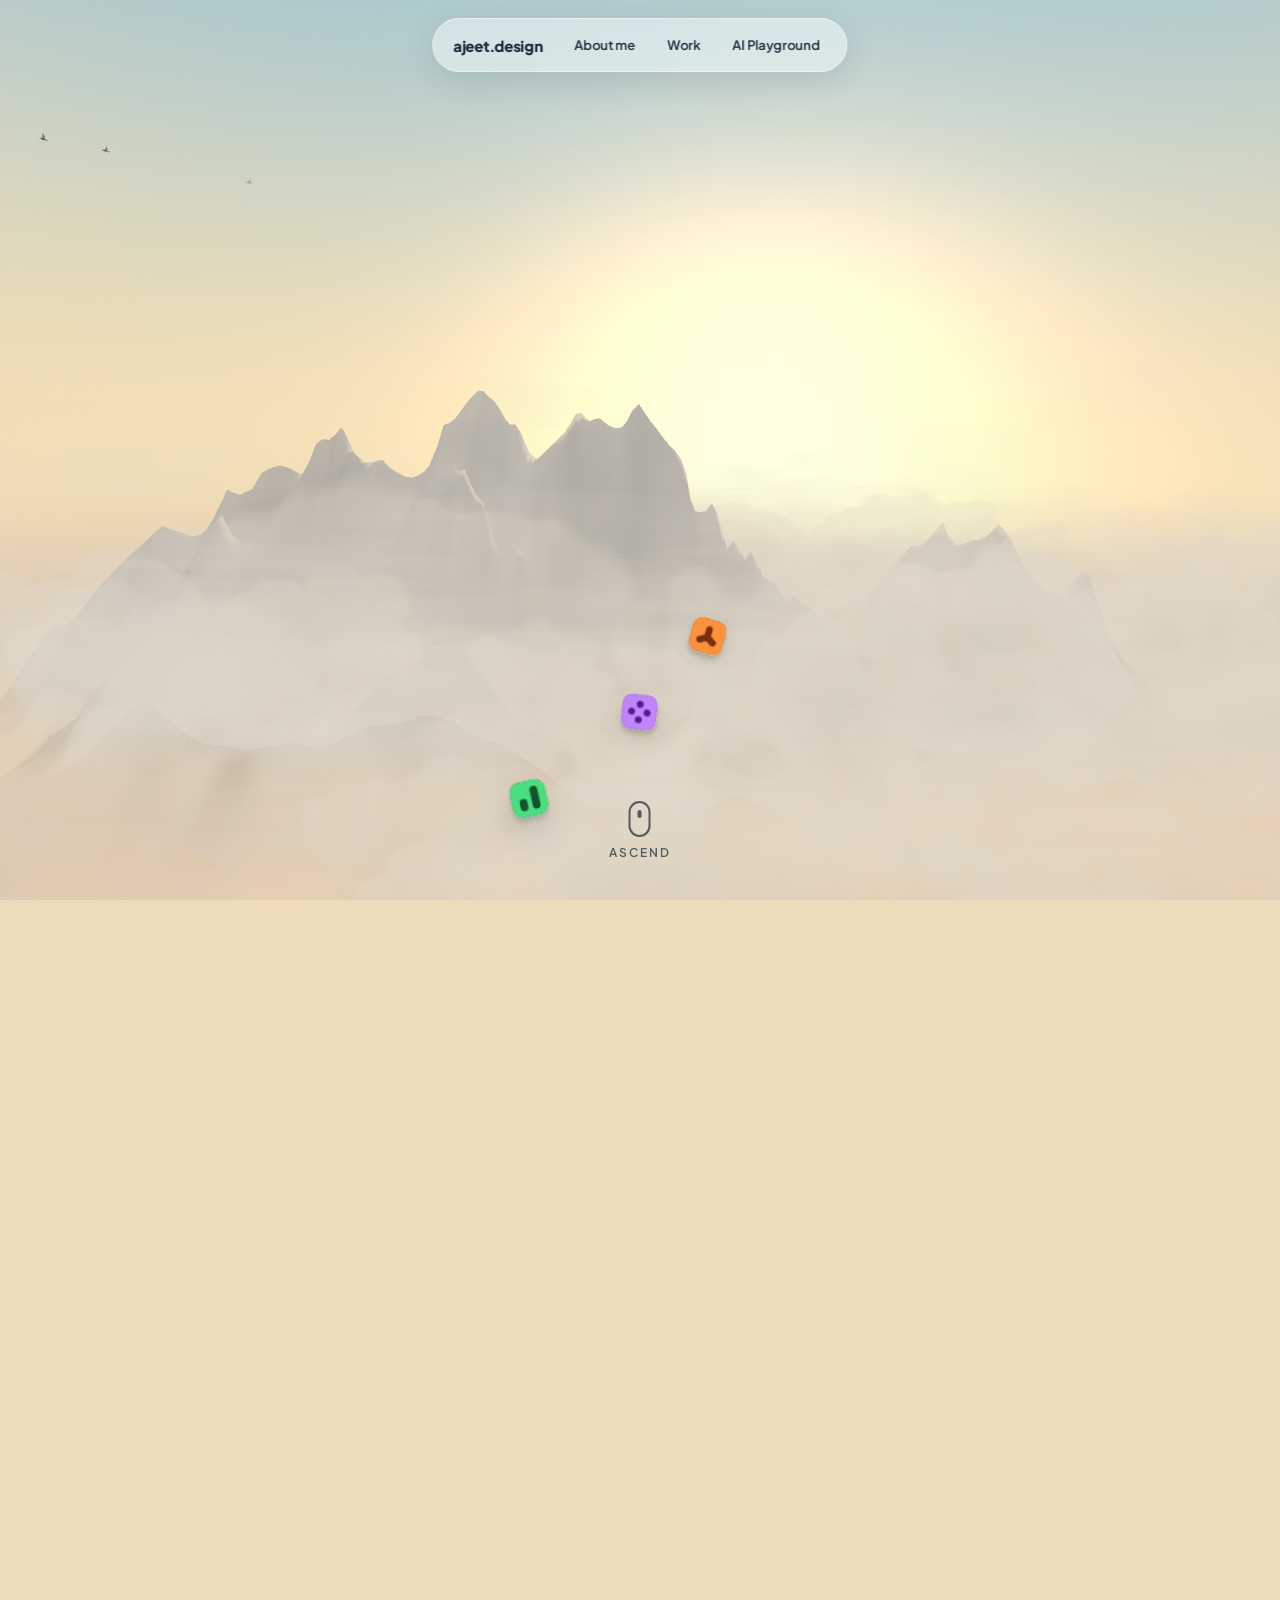
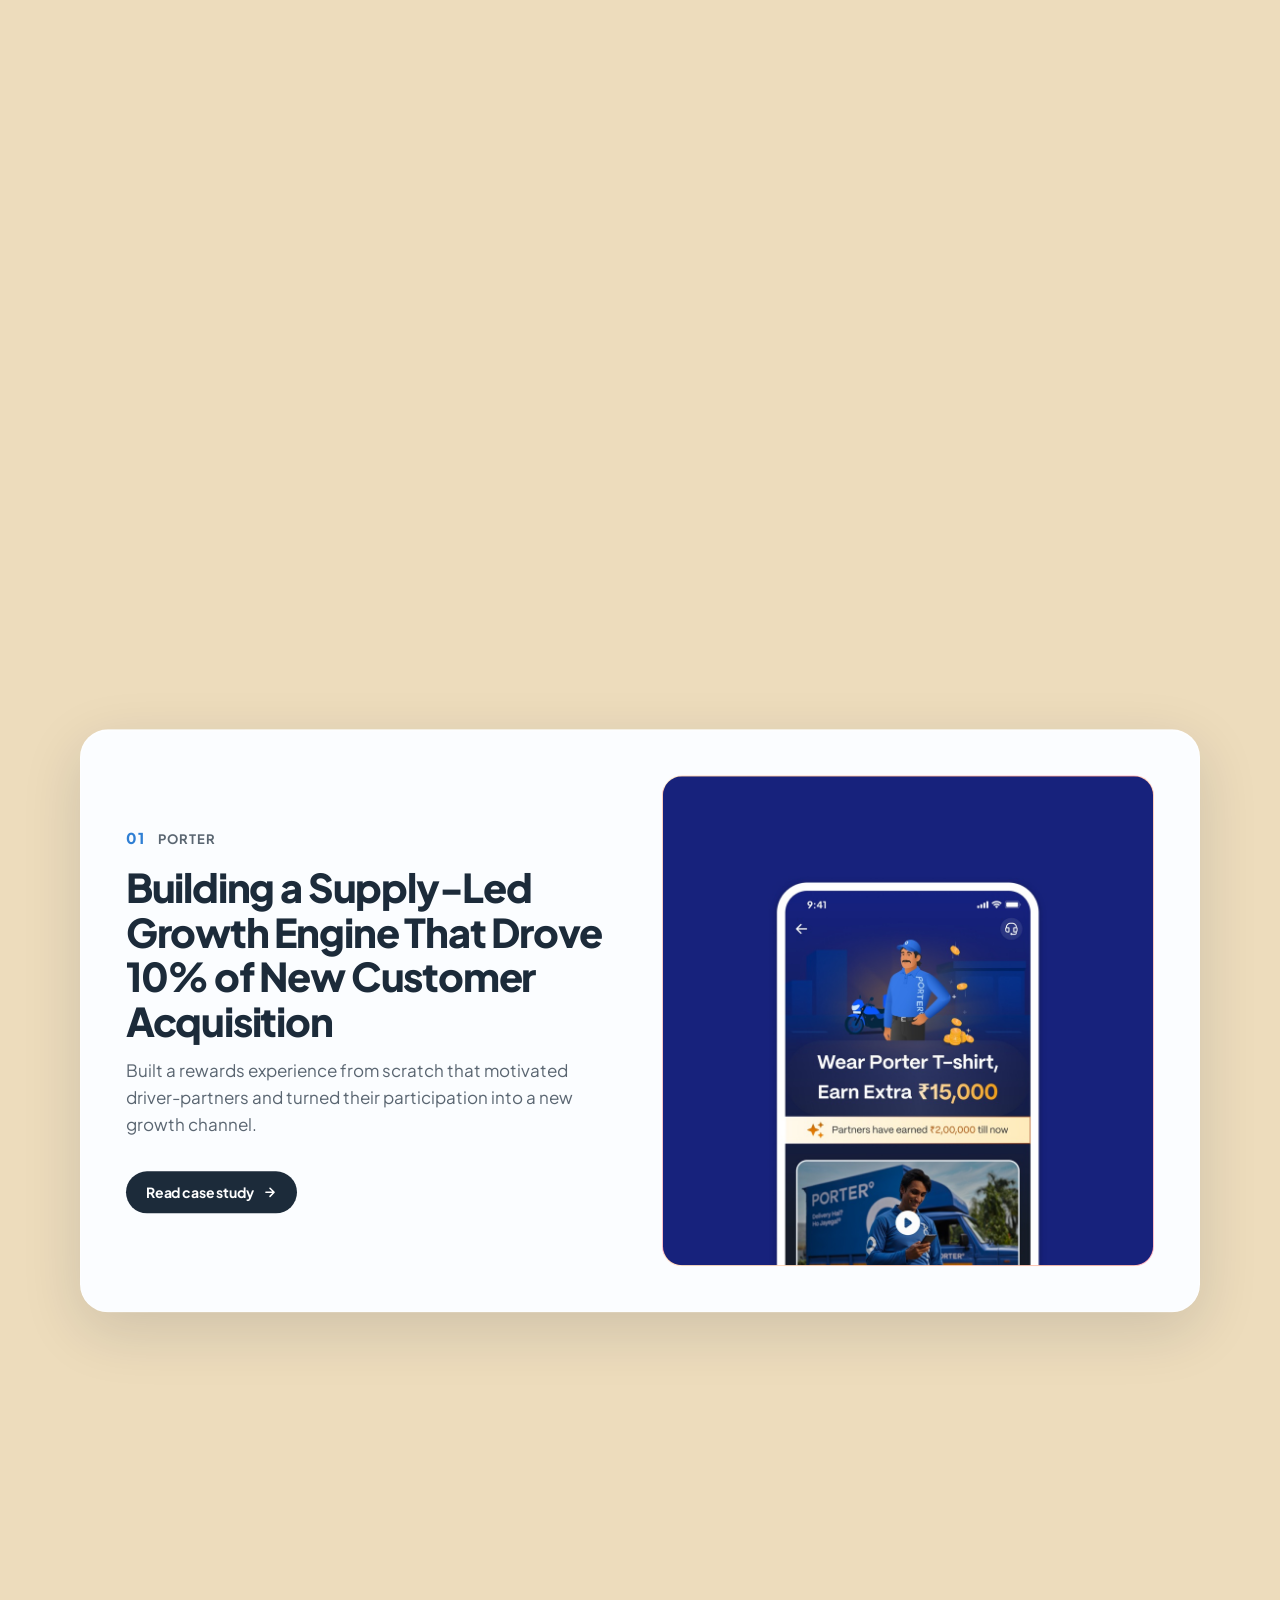
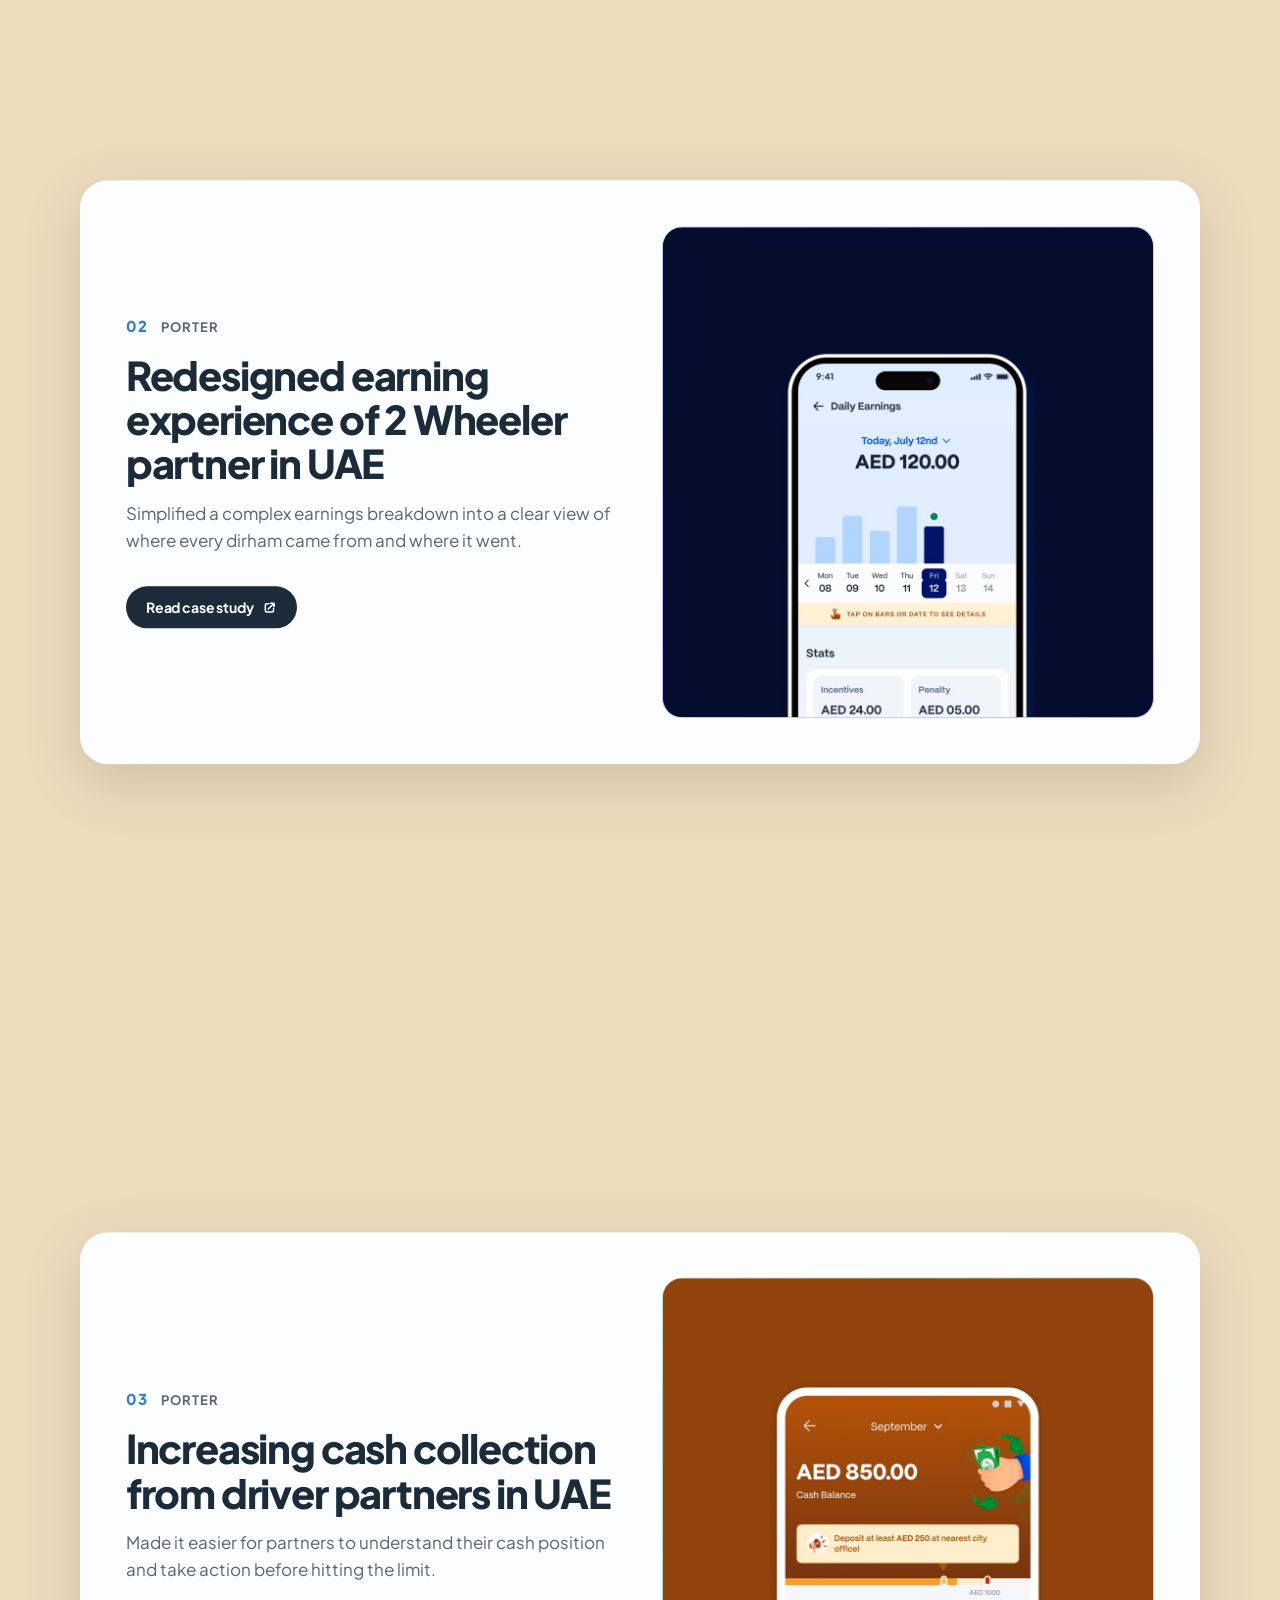
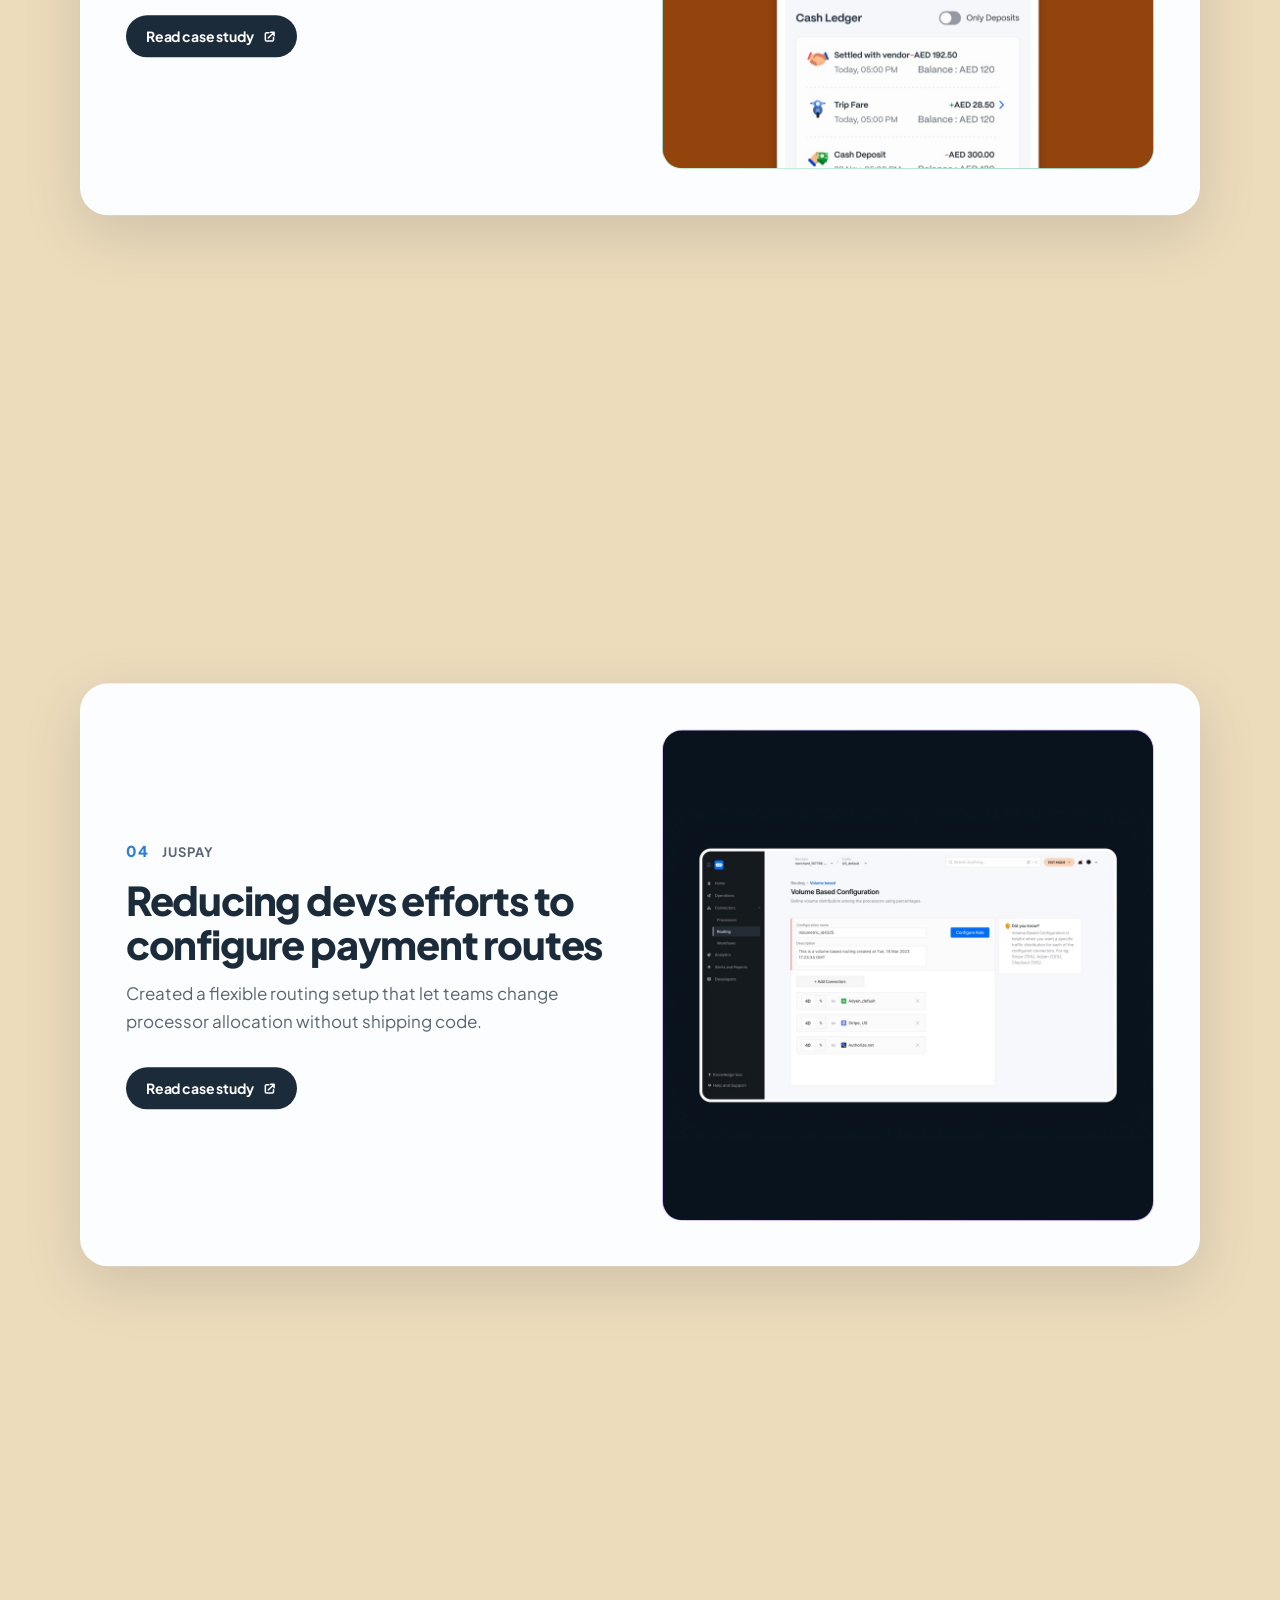
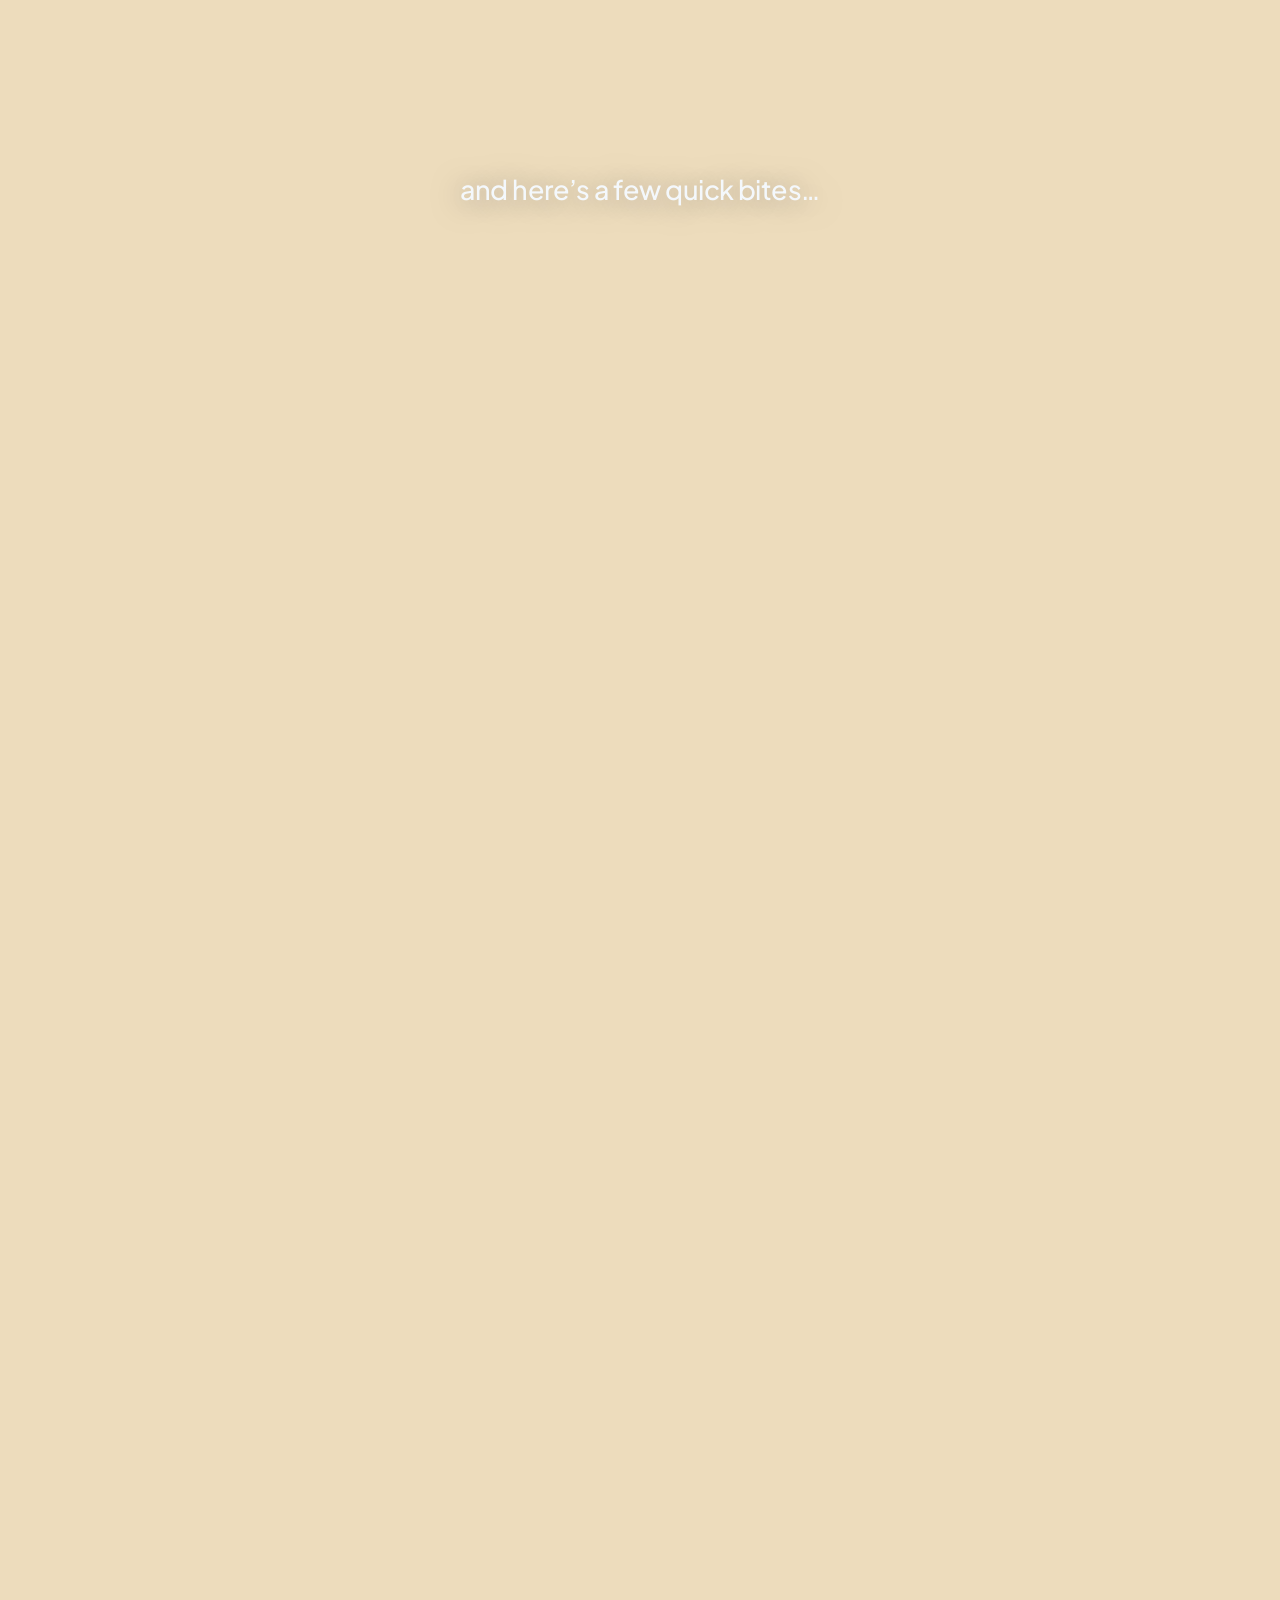
==== index.html @ 6c0068b5 "Real gulls replace the flock: anatomy, flapping shader, boids Swaps the eight flat-plane birds for t" ====
<!DOCTYPE html>
<html lang="en" class="sky-booting">
<head>
<meta charset="utf-8">
<meta name="viewport" content="width=device-width, initial-scale=1">
<title>Ajeet's Work</title>
<meta name="description" content="A cinematic scroll journey through the sky — experimental portfolio of Ajeet, Senior Product Designer.">
<link rel="icon" type="image/svg+xml" href="favicon.svg">
<link rel="icon" type="image/png" sizes="32x32" href="images/favicon-32.png">
<link rel="apple-touch-icon" href="images/apple-touch-icon.png">
<link rel="preconnect" href="https://fonts.googleapis.com">
<link rel="preconnect" href="https://fonts.gstatic.com" crossorigin>
<link rel="stylesheet" href="https://fonts.googleapis.com/css2?family=Instrument+Serif:ital@0;1&family=Plus+Jakarta+Sans:ital,wght@0,200..800;1,200..800&display=swap">
<style>
  :root {
    --font: 'Plus Jakarta Sans', -apple-system, sans-serif;
    --font-serif: 'Instrument Serif', Georgia, 'Times New Roman', serif;
    --ink-dark: #1c2b3a;
    --ink-soft: rgba(28, 43, 58, 0.72);
    --ink-light: #f4f8fc;
    --ink-light-soft: rgba(244, 248, 252, 0.78);
    --accent: #2f7fd4;
    --storm-accent: #8fb7ff;
    --meadow-ink: #17301f;
    --meadow-soft: rgba(23, 48, 31, 0.74);
    /* The CAROUSEL is always 16:9 — that is fixed by the card geometry in
       curved-gallery.js, and a `src` at any other ratio is silently
       cover-cropped by paint(). This token is the DETAIL view's default only:
       a card may override it (see `ratio` in gallery-assets.js) because the
       modal panel is far taller than a 16:9 box in that column, so a bite whose
       detail is composed at 4:3 fills the card instead of floating in it.

       All eight bites carry `ratio: '4 / 3'` as of Sept 2026, so this default
       is currently unused — it is kept because it is what let the deck migrate
       one bite at a time, and it is the fallback if a card is ever added from
       a single flat 16:9 export. */
    --quick-bite-ratio: 16 / 9;
    /* one size for the three pillar glyphs, in the hero and on the card alike.
       The flight interpolates between those two ends, so they must not drift. */
    --glyph: clamp(38px, 3.4vw, 48px);
  }
  * { box-sizing: border-box; }
  html { scroll-behavior: smooth; }
  body {
    margin: 0;
    font-family: var(--font);
    background: #eddcbc; /* matches the sunset cloud-sea while WebGL boots */
    overflow-x: hidden;
    -webkit-font-smoothing: antialiased;
  }
  /* the browser's default highlight belongs to no design system — tint it from
     the accent so selecting text on the long-form pages stays in the world */
  ::selection { background: rgba(47, 127, 212, 0.22); color: var(--ink-dark); }

  /* ── fixed scene layers ─────────────────────────────────────────────── */
  #sky-canvas { position: fixed; inset: 0; width: 100%; height: 100%; z-index: 0; }
  #flashfx {
    position: fixed; inset: 0; z-index: 2; pointer-events: none;
    background: #fff; opacity: 0;
  }

  main { position: relative; z-index: 3; }

  /* ── nav ─────────────────────────────────────────────────────────────── */
  .sky-nav {
    position: fixed; top: 18px; left: 50%; transform: translateX(-50%);
    z-index: 10; display: flex; align-items: center; gap: 18px;
    padding: 10px 12px 10px 20px; border-radius: 999px;
    background: rgba(255, 255, 255, 0.46);
    backdrop-filter: blur(12px) saturate(1.4);
    -webkit-backdrop-filter: blur(12px) saturate(1.4);
    border: 1px solid rgba(255, 255, 255, 0.5);
    box-shadow: 0 8px 32px rgba(15, 30, 50, 0.12);
  }
  .sky-nav .brand { font-weight: 800; font-size: 15px; letter-spacing: -0.02em; color: var(--ink-dark); text-decoration: none; }
  .sky-nav .links { display: flex; align-items: center; gap: 4px; }
  .sky-nav .link {
    font-size: 13px; font-weight: 600; text-decoration: none; color: var(--ink-dark);
    padding: 8px 14px; border-radius: 999px; background: transparent;
    transition: background .25s ease;
    white-space: nowrap;
  }
  .sky-nav .link:hover { background: rgba(255,255,255,0.6); }
  .sky-nav .link.on { background: rgba(255,255,255,0.85); }

  /* hamburger — phone only; two bars that cross into an X */
  .nav-toggle {
    display: none; position: relative;
    width: 38px; height: 38px; padding: 0; margin: 0;
    border: 0; border-radius: 999px; cursor: pointer;
    background: rgba(255, 255, 255, 0.45);
    transition: background .25s ease;
  }
  .nav-toggle:hover { background: rgba(255, 255, 255, 0.72); }
  .nav-toggle span {
    position: absolute; left: 50%; top: 50%;
    width: 16px; height: 2px; border-radius: 2px;
    background: var(--ink-dark);
    transition: transform .45s cubic-bezier(.2,.9,.25,1);
  }
  .nav-toggle span:nth-child(1) { transform: translate(-50%, -5px); }
  .nav-toggle span:nth-child(2) { transform: translate(-50%, 3px); }
  .sky-nav.open .nav-toggle span:nth-child(1) { transform: translate(-50%, -1px) rotate(45deg); }
  .sky-nav.open .nav-toggle span:nth-child(2) { transform: translate(-50%, -1px) rotate(-45deg); }

  /* ── shared section scaffolding ─────────────────────────────────────── */
  /* scoped to the journey — the About overlay has its own <section> panels */
  main > section { position: relative; min-height: 100vh; display: grid; place-items: center; padding: 18vh 5vw; }
  /* flight-only gaps: the sky transitions play out here with no text on
     screen — the whole scene change completes before the section arrives */
  #s-intro { margin-top: 90vh; }
  #s-work { margin-top: 100vh; }
  #s-cloudline { margin-top: 90vh; }
  #s-ai { margin-top: 90vh; }
  /* The descent's runway. The storm holds while the AI cards are read; this
     gap is the flight itself, so it has to be long enough for a 175-unit fall
     to play out after the cards have gone. */
  #s-contact { margin-top: 205vh; }
  .ovl { will-change: opacity, transform; }
  .label {
    font-size: 13px; font-weight: 700; letter-spacing: 0.22em; text-transform: uppercase;
    margin: 0 0 18px; opacity: 0.75;
  }
  .reveal { opacity: 0; transform: translateY(30px); transition: opacity 0.9s cubic-bezier(.2,.7,.2,1), transform 0.9s cubic-bezier(.2,.7,.2,1); }
  .reveal.in { opacity: 1; transform: none; }
  .reveal.d1 { transition-delay: .12s; } .reveal.d2 { transition-delay: .24s; } .reveal.d3 { transition-delay: .36s; } .reveal.d4 { transition-delay: .48s; }
  #s-hero .reveal {
    transform: translateY(72px);
    filter: blur(10px);
    transition:
      opacity 2.35s cubic-bezier(.16, 1, .3, 1),
      transform 2.45s cubic-bezier(.16, 1, .3, 1),
      filter 2.1s cubic-bezier(.16, 1, .3, 1);
    will-change: opacity, transform, filter;
  }
  #s-hero .reveal.in {
    transform: translateY(0);
    filter: blur(0);
  }
  #s-hero .reveal.d1 { transition-delay: .22s; }
  #s-hero .reveal.d2 { transition-delay: .46s; }   /* the glyph row closes the cadence */
  .sky-booting #s-hero .scroll-cue { opacity: 0; transform: translate(-50%, 10px); }
  #s-hero .scroll-cue { transition: opacity 1.2s ease, transform 1.2s ease; }

  .glass {
    /* light blur only — heavy backdrop blur reads as a smeared scene */
    background: rgba(255, 255, 255, 0.26);
    backdrop-filter: blur(8px) saturate(1.3);
    -webkit-backdrop-filter: blur(8px) saturate(1.3);
    border: 1px solid rgba(255, 255, 255, 0.4);
    box-shadow: 0 18px 60px rgba(15, 30, 50, 0.14), inset 0 1px 0 rgba(255,255,255,0.5);
    border-radius: 28px;
  }
  .glass-dark {
    background: rgba(12, 18, 32, 0.52);
    backdrop-filter: blur(10px) saturate(1.2);
    -webkit-backdrop-filter: blur(10px) saturate(1.2);
    border: 1px solid rgba(143, 183, 255, 0.22);
    box-shadow: 0 18px 60px rgba(0, 4, 14, 0.4), inset 0 1px 0 rgba(143,183,255,0.15);
    border-radius: 24px;
  }

  /* ── 0 · hero (overcast) ────────────────────────────────────────────── */
  #s-hero { text-align: center; color: var(--ink-dark); }
  .hero-meta { display: flex; gap: 10px; justify-content: center; flex-wrap: wrap; margin: 0 0 28px; }
  .meta-chip {
    font-size: 12px; font-weight: 600; letter-spacing: 0.14em; text-transform: uppercase;
    color: var(--ink-dark); padding: 8px 16px; border-radius: 999px;
    background: rgba(255,255,255,0.32); border: 1px solid rgba(255,255,255,0.55);
    backdrop-filter: blur(10px); -webkit-backdrop-filter: blur(10px);
  }
  /* ONE sentence, four voices. The hero was a bold greeting, a serif-italic
     role on its own line, and a separate grey paragraph underneath that said
     the same two things again — "products for millions across borders" and
     "shipping ideas with Claude" appeared in both. It is a single spoken line
     now, and the emphasis does the work the three blocks were doing:
       · regular sans  — the connective tissue, most of the line, and Claude
       · bold sans     — the two things worth naming: who and what
       · bold serif italic — the two phrases about the WORK, set apart in
                         both voice and weight, so they read as a change of tone
       · the chip      — the name, and only the name
     Everything stays one ink. Nothing here is louder than anything else by
     colour, which is what lets four treatments live in one sentence. */
  #s-hero h1 {
    /* 880 is load-bearing, not a round number. `text-wrap: balance` equalises
       the three lines and broke after "Designer"; plain wrapping at 940 fit
       "and shipping" on line two and split the italic phrase across the break.
       At 880 line one still takes "…building" (820px) and "shipping" (927px)
       no longer fits after "and", so each serif phrase stays whole:
         I'm Ajeet — a Product Designer building
         products for millions across borders, and
         shipping ideas with Claude. */
    margin: 0 auto 22px; max-width: 880px;
    font-size: clamp(24px, 3.1vw, 46px); font-weight: 400;
    letter-spacing: -0.018em; line-height: 1.34;
    color: var(--ink-dark);
  }
  /* `nowrap` on both emphasised roles. On a phone the line broke as
     "Product / Designer" and "products for / millions" — an emphasised phrase
     split across a line reads as two fragments rather than one unit, which is
     the whole point of setting it apart. Each moves to the next line intact
     instead. Safe at every width: the longest of them is ~222px at the 24px
     floor, inside a 288px column at 320px wide. */
  #s-hero h1 b { font-weight: 700; letter-spacing: -0.024em; white-space: nowrap; }
  /* Instrument Serif ships one printed weight, so 700 here is the browser's
     synthetic bold — the face has no bold master to switch to. It still
     needs a little more size to sit level with the sans beside it — 1.06em,
     not the 1.35x the serif needed when it had a display line to itself.
     Tracking back to 0: the sans is tightened, this face is not drawn to be. */
  #s-hero h1 i {
    font-family: var(--font-serif); font-style: italic; font-weight: 700;
    font-size: 1.06em; letter-spacing: 0; white-space: nowrap;
  }
  /* The name, SELECTED — a design-tool selection frame rather than a rounded
     chip: square corners, a hairline, and four corner handles. Same warm ink it
     already had; only the effect changes.
     The handles are two full-width strips, each carrying a dot at either end
     via a pair of radial gradients — four handles out of two pseudo-elements
     and no extra markup. Every value is in em, so the frame and its handles
     track the type from 46px down to the 24px floor without retuning. The
     1px in the offsets is the border itself, so each dot sits centred ON the
     corner it marks instead of just inside it. */
  #s-hero h1 .nm {
    position: relative;
    padding: 0.04em 0.26em 0.1em; border-radius: 0;
    background: rgba(206, 170, 112, 0.26);
    border: 1px solid rgba(168, 132, 78, 0.45);
  }
  #s-hero h1 .nm::before,
  #s-hero h1 .nm::after {
    content: ''; position: absolute; pointer-events: none;
    left: calc(-0.085em - 1px); right: calc(-0.085em - 1px); height: 0.17em;
    background:
      radial-gradient(circle at 0.085em 50%, rgba(168, 132, 78, 0.95) 0.072em, transparent 0.078em),
      radial-gradient(circle at calc(100% - 0.085em) 50%, rgba(168, 132, 78, 0.95) 0.072em, transparent 0.078em);
    background-repeat: no-repeat;
  }
  #s-hero h1 .nm::before { top: calc(-0.085em - 1px); }
  #s-hero h1 .nm::after  { bottom: calc(-0.085em - 1px); }
  .scroll-cue {
    position: absolute; bottom: 4.5vh; left: 50%; transform: translateX(-50%);
    display: flex; flex-direction: column; align-items: center; gap: 8px;
    font-size: 12px; font-weight: 600; letter-spacing: 0.18em; text-transform: uppercase;
    color: var(--ink-soft);
  }
  .scroll-cue .dot {
    width: 22px; height: 36px; border: 2px solid var(--ink-soft); border-radius: 999px; position: relative;
  }
  .scroll-cue .dot::after {
    content: ''; position: absolute; left: 50%; top: 7px; width: 4px; height: 8px; border-radius: 4px;
    background: var(--ink-soft); transform: translateX(-50%);
    animation: cue 1.8s ease-in-out infinite;
  }
  @keyframes cue { 0%,100% { transform: translate(-50%, 0); opacity: 1; } 60% { transform: translate(-50%, 12px); opacity: 0; } }

  /* ── 1 · intro (inside the clouds) ──────────────────────────────────── */
  #s-intro .panel { width: min(94vw, 1120px); max-width: 1120px; padding: clamp(32px, 4.4vw, 60px); color: var(--ink-dark); }
  /* top half: pitch on the left, career timeline on the right */
  .intro-top {
    display: grid; grid-template-columns: 1fr 1.05fr;
    gap: clamp(28px, 5vw, 72px); align-items: start;
  }
  #s-intro h2 {
    font-size: clamp(26px, 3vw, 38px); font-weight: 800;
    letter-spacing: -0.03em; line-height: 1.18; margin: 0 0 18px;
  }
  #s-intro .lede { font-size: clamp(14px, 1.35vw, 17px); line-height: 1.6; color: var(--ink-soft); margin: 0; }

  /* career timeline — dotted rail, logo, role, years */
  .xp { list-style: none; margin: 0; padding: 0 0 0 clamp(20px, 2vw, 28px); position: relative; }
  .xp::before {
    content: ''; position: absolute; left: 3px; top: 6px; bottom: 14px;
    border-left: 1px dashed rgba(28, 43, 58, 0.22);
  }
  .xp-item { position: relative; padding-bottom: clamp(14px, 1.6vw, 20px); }
  .xp-item + .xp-item { padding-top: clamp(14px, 1.6vw, 20px); border-top: 1px solid rgba(28, 43, 58, 0.1); }
  .xp-item:last-child { padding-bottom: 0; }
  .xp-stage { font-size: 11px; font-weight: 600; letter-spacing: 0.02em; color: var(--ink-soft); margin: 0 0 8px; }
  .xp-item.now .xp-stage { color: #16a34a; }
  /* the rail node sits on the dashed line, level with the stage label */
  .xp-item::before {
    content: ''; position: absolute; left: calc(-1 * clamp(20px, 2vw, 28px)); top: 4px;
    width: 7px; height: 7px; border-radius: 50%;
    background: rgba(28, 43, 58, 0.32);
  }
  .xp-item.now::before { background: #22c55e; }
  .xp-row { display: grid; grid-template-columns: auto 1fr auto; align-items: center; gap: clamp(10px, 1.2vw, 16px); }
  .xp-logo {
    width: clamp(38px, 3.4vw, 46px); height: clamp(38px, 3.4vw, 46px);
    border-radius: 12px; display: grid; place-items: center;
    background: #fff; border: 1px solid rgba(28, 43, 58, 0.1);
    box-shadow: 0 6px 16px -8px rgba(15, 30, 50, 0.6);
  }
  /* real brand marks — sized optically, not to the box */
  .xp-logo img { display: block; width: auto; height: auto; max-width: 60%; max-height: 60%; }
  .xp-logo.porter img { max-height: 64%; }
  .xp-logo.convin img { max-width: 66%; }
  .xp-co { display: block; font-size: clamp(16px, 1.6vw, 19px); font-weight: 700; letter-spacing: -0.02em; line-height: 1.25; }
  .xp-role { display: block; font-size: clamp(13px, 1.25vw, 15px); font-weight: 400; color: var(--ink-soft); line-height: 1.4; }
  .xp-yr { font-size: clamp(12px, 1.15vw, 14px); font-weight: 500; color: var(--ink-soft); white-space: nowrap; }

  /* three pillars — sits at the foot of the intro card */
  .pillars {
    display: grid; grid-template-columns: repeat(3, auto);
    justify-content: center;
    column-gap: clamp(20px, 3vw, 44px); row-gap: 0;
    margin-top: clamp(30px, 3.6vw, 44px);
    padding-top: clamp(28px, 3.2vw, 40px);
    border-top: 1px solid rgba(28, 43, 58, 0.12);
    text-align: center;
  }
  .pillar { position: relative; display: flex; flex-direction: column; align-items: center; }
  .pillar .word {
    font-size: clamp(22px, 2.6vw, 34px); font-weight: 800;
    letter-spacing: -0.04em; line-height: 1; color: var(--ink-dark);
  }
  /* icon rides slightly up under the baseline of the word */
  .pillar .glyph {
    width: var(--glyph); height: auto;
    margin-top: -4px;
    display: block;
    transition: transform .5s cubic-bezier(.2,.7,.2,1);
  }
  .pillar:hover .glyph { transform: translateY(-3px) rotate(-4deg); }

  /* ── glyph flight: the three pillar icons start in the hero and fly here ──
     The row in #s-hero is anchors only — invisible <i> boxes that give the
     flight its start rect. The visible things in transit are three copies in
     a body-level fixed layer (#gflight); the real .pillar .glyph stays in the
     card as the settle target. Nothing here paints without JS: no .gf-on on
     <html> means the layer is display:none and the card glyphs are just
     visible where they always were. */
  /* the three sit almost shoulder to shoulder at rest, then fan apart on the
     way to the card — a tight cluster reads as one object to pick up */
  .gf-row {
    display: flex; justify-content: center; align-items: center;
    column-gap: clamp(6px, 0.8vw, 10px);
    margin-top: clamp(26px, 3.4vw, 42px);
  }
  .gf-slot { display: block; width: var(--glyph); height: var(--glyph); }
  #gflight { position: fixed; inset: 0; z-index: 6; pointer-events: none; }
  html:not(.gf-on) #gflight { display: none; }
  .gf {
    position: absolute; top: 0; left: 0; height: auto;
    transform-origin: 50% 50%; will-change: transform;
    /* placed by rect maths every frame — never by layout */
  }
  /* while a glyph is in transit its card slot holds the space but stays blank;
     on landing the overlay hides and the real one takes over, so :hover works */
  .gf-on .pillar .glyph { visibility: hidden; }
  .gf-on .pillar .glyph.landed { visibility: visible; }
  @keyframes gf-settle {
    0%   { transform: translateY(-9px) rotate(-7deg) scale(1.07); }
    58%  { transform: translateY(3px) rotate(2.5deg) scale(0.985); }
    100% { transform: none; }
  }
  .pillar .glyph.landed { animation: gf-settle .58s cubic-bezier(.2,.8,.3,1) both; }
  .pillar:nth-child(2) .glyph.landed { animation-delay: .07s; }
  .pillar:nth-child(3) .glyph.landed { animation-delay: .14s; }
  /* reduced motion / capture probes never fly: the icons simply live in the card */
  .sky-instant .gf-row { display: none; }
  #s-intro .pillars-note {
    grid-column: 1 / -1;
    margin: clamp(14px, 1.6vw, 20px) 0 0;
    font-size: clamp(13px, 1.25vw, 15px); font-weight: 400; line-height: 1.5;
    color: var(--ink-soft); text-align: center;
  }

  /* ── splash: dark curtain that parts along a horizontal seam ───────────── */
  .splash-on, .splash-on body { overflow: hidden; }
  #splash { position: fixed; inset: 0; z-index: 60; pointer-events: none; }
  /* top and bottom halves pull apart — the seam runs across the screen */
  .sp-half {
    position: absolute; left: 0; right: 0; height: 50.2vh; /* .2 overlap: no hairline gap */
    background: #0e1520;
    will-change: transform;
  }
  .sp-half.t { top: 0; }
  .sp-half.b { bottom: 0; }
  #splash.open .sp-half.t { transform: translateY(-100%); transition: transform 1.45s cubic-bezier(.72, 0, .18, 1); }
  #splash.open .sp-half.b { transform: translateY(100%); transition: transform 1.45s cubic-bezier(.72, 0, .18, 1); }
  .sp-word {
    position: absolute; inset: 0;
    /* flex, not grid — grid items would stack each letter on its own row */
    display: flex; align-items: center; justify-content: center;
    font-size: clamp(22px, 2.4vw, 30px); font-weight: 600;
    letter-spacing: 0.16em; text-indent: 0.16em; /* text-indent offsets the trailing track so it stays optically centred */
    color: #f2f6fb;
    text-transform: lowercase;
  }
  .sp-word .ch {
    display: inline-block; opacity: 0;
    filter: blur(9px);
    transition: filter .8s cubic-bezier(.2,.7,.2,1); /* anime drives transform/opacity only */
    will-change: transform, opacity, filter;
  }
  .sp-word .ch.lit { filter: blur(0); }
  #splash.gone { display: none; }

  /* ── case-study layer: full-screen, in-page — no navigation ────────────── */
  .case-open, .case-open body { overflow: hidden; }
  .case-open main, .case-open .sky-nav { visibility: hidden; pointer-events: none; }
  #case {
    position: fixed; inset: 0; z-index: 40;
    /* pointer-events is the belt to visibility's braces. These overlays are
       fixed inset 0 over the whole viewport, and closing them only stops them
       swallowing clicks once `visibility: hidden` lands — which the transition
       defers by 0.45s and, if it is ever interrupted or never fires, may not
       land at all. That leaves a transparent sheet eating every CTA on the
       page. While hidden the element cannot be hit anyway, so this costs
       nothing when the transition behaves and rescues the page when it does not. */
    opacity: 0; visibility: hidden; pointer-events: none;
    transform: translateY(22px) scale(0.985);
    transition: opacity .45s ease, transform .6s cubic-bezier(.2,.9,.25,1), visibility 0s linear .45s;
  }
  #case.on {
    opacity: 1; visibility: visible; transform: none; pointer-events: auto;
    transition: opacity .45s ease, transform .6s cubic-bezier(.2,.9,.25,1), visibility 0s;
  }
  #case iframe { width: 100%; height: 100%; border: 0; display: block; background: #f7f9fc; }

  /* ── AI experiment detail: full-screen in-page layer, never scrolls ────── */
  .ai-open, .ai-open body { overflow: hidden; }
  .ai-open main, .ai-open .sky-nav { visibility: hidden; pointer-events: none; }
  /* Full-screen layer, same shape as the case-study one: fixed inset 0, the
     panel fills it edge to edge. Solid background rather than a blurred
     backdrop — a full-frame backdrop-filter over the live WebGL canvas is the
     exact combination that smeared the scene elsewhere on this site. */
  #ai-modal {
    position: fixed; inset: 0; z-index: 42;
    overflow: hidden;                       /* the brief: this one does not scroll */
    background: #0a1020;
    opacity: 0; visibility: hidden; pointer-events: none;   /* see #case */
    transform: translateY(22px) scale(0.985);
    transition: opacity .45s ease, transform .6s cubic-bezier(.2,.9,.25,1), visibility 0s linear .45s;
  }
  #ai-modal.on {
    opacity: 1; visibility: visible; transform: none; pointer-events: auto;
    transition: opacity .45s ease, transform .6s cubic-bezier(.2,.9,.25,1), visibility 0s;
  }
  .aim-panel {
    position: relative; width: 100%; height: 100%; min-width: 0;
    display: grid; grid-template-columns: 1.05fr 1fr; align-items: center;
    gap: clamp(28px, 4vw, 72px); padding: clamp(28px, 5vw, 88px);
    overflow: hidden;
  }
  .aim-shot {
    border-radius: 22px; min-height: 0; height: 100%; align-self: stretch;
    border: 1px solid rgba(255, 255, 255, 0.14);
    display: grid; place-items: center;
  }
  .aim-shot::after {
    content: 'Image'; font-size: 11px; font-weight: 700;
    letter-spacing: 0.18em; text-transform: uppercase; color: rgba(255, 255, 255, 0.85);
  }
  /* capped measure — at full-screen width the copy column is wide enough to
     run headlines and body text past a comfortable line length */
  .aim-copy { display: flex; flex-direction: column; justify-content: center; gap: 16px; min-height: 0; min-width: 0; max-width: 54ch; }
  .aim-copy h3 {
    font-size: clamp(22px, 2.8vw, 34px); font-weight: 800; letter-spacing: -0.03em;
    line-height: 1.15; margin: 0; color: #eef4ff;
  }
  .aim-copy p { font-size: clamp(14px, 1.4vw, 16px); line-height: 1.65; color: rgba(214, 226, 248, 0.74); margin: 0; }
  .aim-close {
    position: absolute; top: clamp(16px, 2.4vw, 30px); right: clamp(16px, 2.4vw, 30px); z-index: 2;
    width: 46px; height: 46px; border: 0; border-radius: 999px; cursor: pointer;
    display: grid; place-items: center; color: #eef4ff;
    background: rgba(255, 255, 255, 0.1);
    transition: transform .35s cubic-bezier(.2,.9,.25,1), background .25s ease;
  }
  .aim-close:hover { background: rgba(255, 255, 255, 0.22); transform: rotate(90deg); }
  .aim-close:focus:not(:focus-visible) { outline: none; } /* opening focuses it */
  .aim-close svg { width: 17px; height: 17px; }
  @media (max-width: 760px) {
    .aim-panel { grid-template-columns: 1fr; grid-template-rows: 42vh auto; align-content: center; gap: 26px; }
    .aim-shot { min-height: 0; height: 100%; }
    .aim-copy { justify-content: flex-start; }
  }

  /* ── quick-bite detail: a centred card floating over a dark stage, with the
     prev/next cards peeking in scaled down at the edges — not another
     full-bleed layer like the AI modal, this one reads as a deck. ───────── */
  .bitm-open, .bitm-open body { overflow: hidden; }
  .bitm-open main, .bitm-open .sky-nav { visibility: hidden; pointer-events: none; }
  #bite-modal {
    position: fixed; inset: 0; z-index: 42;
    overflow: hidden;
    background: #0a1524;
    opacity: 0; visibility: hidden; pointer-events: none;
    transform: translateY(22px) scale(0.985);
    transition: opacity .45s ease, transform .6s cubic-bezier(.2,.9,.25,1), visibility 0s linear .45s;
  }
  #bite-modal.on {
    opacity: 1; visibility: visible; transform: none; pointer-events: auto;
    transition: opacity .45s ease, transform .6s cubic-bezier(.2,.9,.25,1), visibility 0s;
  }
  .bitm-stage { position: absolute; inset: 0; display: grid; place-items: center; }
  /* both the current card and the two peeks share this footprint — the peeks
     are the same box, just scaled down and slid sideways, so they read as
     the same deck rather than a different-shaped preview */
  /* 760 / 90vh, up from 740 / 84vh. The px cap barely binds on a laptop — 84vh
     of a 732px window was 615, so the VH TERM is what most people actually get
     and it is the one worth raising.

     Raising the height alone would do nothing but add white: the shot is a
     fixed ratio at a fixed share of the WIDTH, so its height is already
     determined. The grid below widens with this. The close/nav offsets are half
     of these two numbers and the peek is ~72% of the height — all of them have
     to move together or the chrome drifts off the panel's corners. */
  .bitm-panel, .bitm-peek {
    width: min(1440px, 92vw); height: min(760px, 90vh); border-radius: 24px;
  }
  /* 2.85fr, up from 1.9fr. WIDTH IS THE ONLY WAY TO BUY HEIGHT here: the shot
     is a fixed aspect ratio spanning a share of the column, so the way to make
     the artwork taller is to make its column wider. 1.9fr left the 4:3 shot at
     791x593 in a 659px content area; 2.85fr puts it at ~893x670, which fills
     the taller panel above.

     The copy floor is 280px rather than a bare 1fr so the column can never be
     squeezed to where a two-word title breaks across three lines — below about
     1150px wide the grid stops honouring the ratio and holds that minimum
     instead. The copy is a short title and a sentence; it does not need parity
     with the thing it describes. */
  .bitm-panel {
    position: relative; z-index: 2;
    background: #fbfdff;
    display: grid; grid-template-columns: minmax(280px, 1fr) 2.85fr; align-items: center;
    gap: clamp(20px, 2.6vw, 44px); padding: clamp(22px, 2.8vw, 44px);
    overflow: hidden;
    box-shadow: 0 60px 140px -40px rgba(0, 0, 0, 0.6);
  }
  .bitm-copy { display: flex; flex-direction: column; justify-content: center; gap: 16px; min-height: 0; min-width: 0; max-width: 38ch; }
  /* Year and company, above the title. 0.66 alpha, not the 0.5 a meta line
     wants to be: at 12px on the panel's near-white that measured 3.03:1, and
     the page's own accent blue is only 4.03:1 — small type on white simply has
     no room for a lighter ink. It is separated from the body copy by size,
     weight, tracking and case instead of by colour, which is the right way to
     rank two lines this small anyway.

     The negative margin tightens it to the title against .bitm-copy's 16px
     flex gap: the pair is one unit, and 16px let it drift into the space that
     is meant to separate the title from the paragraph. */
  /* `.bitm-copy .bitm-meta`, not `.bitm-meta`: this is a <p> inside .bitm-copy,
     and `.bitm-copy p` below is (0,1,1) — it beat a bare class selector on
     specificity no matter where it sat in the file, so the tag silently
     rendered at 16px in body ink. Two classes puts it back in front. */
  .bitm-copy .bitm-meta {
    font-size: 12px; font-weight: 700; letter-spacing: 0.14em;
    text-transform: uppercase; line-height: 1.3;
    color: rgba(28, 43, 58, 0.66); margin: 0 0 -5px;
  }
  .bitm-copy .bitm-meta[hidden] { display: none; }
  .bitm-copy h3 {
    font-size: clamp(22px, 2.6vw, 36px); font-weight: 800; letter-spacing: -0.03em;
    line-height: 1.15; margin: 0; color: var(--ink-dark);
  }
  .bitm-copy p { font-size: clamp(14px, 1.3vw, 16px); line-height: 1.65; color: rgba(28, 43, 58, 0.68); margin: 0; }
  .bitm-shot {
    aspect-ratio: var(--quick-bite-ratio); border-radius: 18px;
    min-height: 0; width: 100%; max-height: 100%; align-self: center;
    border: 1px solid rgba(20, 40, 70, 0.1);
    overflow: hidden; background: #fbfdff;
    display: grid; place-items: center;
  }
  .bitm-shot img { width: 100%; height: 100%; object-fit: contain; display: block; }
  /* peeks: blank cards pinned at the stage's own edges, not the panel's —
     each sits mostly off past the viewport edge so only a sliver of its
     rounded corner shows, with open backdrop between that sliver and the
     panel. No preview content, just a hint that another card is there. */
  .bitm-peek {
    position: absolute; top: 50%; z-index: 1;
    width: 220px; height: min(547px, 65vh);   /* ~72% of the panel's height — see .bitm-panel */
    border: 0; padding: 0; cursor: pointer; border-radius: 24px;
    background: #48484c;
    transition: background .25s ease, opacity .3s ease;
  }
  .bitm-peek:hover { background: #58585c; }
  .bitm-peek-prev { left: -188px; transform: translateY(-50%); }
  .bitm-peek-next { right: -188px; transform: translateY(-50%); }
  .bitm-peek[hidden] { display: none; }
  /* Positioned relative to the stage (not the panel) so they hold still
     while the panel's own box animates. The reference straddles the card's
     own corner/edge with the button — centred ON the edge, not out in the
     open backdrop — so these centre on the panel's edge the same way: half
     the button rides over the card's (empty, padded) corner, half sits
     past it. A solid dark chip (not theme-matched translucency) is what
     keeps it legible over both the white card and the dark backdrop it's
     straddling. */
  .bitm-close, .bitm-nav {
    background: rgba(10, 16, 26, 0.86); color: #fff;
    box-shadow: 0 8px 20px -8px rgba(0, 0, 0, 0.5);
  }
  .bitm-close:hover, .bitm-nav:hover { background: rgba(10, 16, 26, 0.96); }
  .bitm-close {
    position: absolute; z-index: 3;
    top: calc(50% - min(380px, 45vh) - 21px);   /* half the panel height — see .bitm-panel */
    right: calc(50% - min(720px, 46vw) - 21px);
    width: 42px; height: 42px; border: 0; border-radius: 999px; cursor: pointer;
    display: grid; place-items: center;
    transition: transform .35s cubic-bezier(.2,.9,.25,1), background .25s ease;
  }
  .bitm-close:hover { transform: rotate(90deg); }
  .bitm-close:focus:not(:focus-visible) { outline: none; }
  .bitm-close svg { width: 16px; height: 16px; }
  .bitm-nav {
    position: absolute; top: 50%; transform: translateY(-50%); z-index: 3;
    width: 48px; height: 48px; border: 0; border-radius: 999px; cursor: pointer;
    display: grid; place-items: center;
    transition: transform .25s cubic-bezier(.2,.9,.25,1), background .25s ease, opacity .25s ease;
  }
  .bitm-nav svg { width: 19px; height: 19px; }
  .bitm-nav.bitm-prev { left: calc(50% - min(720px, 46vw) - 24px); }
  .bitm-nav.bitm-next { right: calc(50% - min(720px, 46vw) - 24px); }
  .bitm-nav.bitm-prev:hover { transform: translateY(-50%) translateX(-3px); }
  .bitm-nav.bitm-next:hover { transform: translateY(-50%) translateX(3px); }
  @media (max-width: 760px) {
    .bitm-panel { width: 92vw; height: 84vh; }
    .bitm-close { top: calc(50% - 42vh - 21px); right: calc(50% - 46vw - 21px); }
    .bitm-nav.bitm-prev { left: calc(50% - 46vw - 24px); }
    .bitm-nav.bitm-next { right: calc(50% - 46vw - 24px); }
    .bitm-panel { grid-template-columns: 1fr; grid-template-rows: auto auto; align-content: center; gap: 20px; }
    .bitm-shot { min-height: 0; order: 1; }
    .bitm-copy { justify-content: flex-start; order: 2; }
  }

  /* ── 2 · work (blue sky, stacking deck) ─────────────────────────────── */
  #s-work { display: block; padding: 22vh 5vw 10vh; color: var(--ink-light); }
  #s-work header { text-align: center; margin-bottom: 12vh; text-shadow: 0 2px 24px rgba(10, 40, 80, 0.35); }
  #s-work h2 { font-size: clamp(34px, 5vw, 62px); font-weight: 800; letter-spacing: -0.035em; margin: 0 0 12px; }
  #s-work header p { font-size: 16px; font-weight: 500; color: var(--ink-light-soft); margin: 0; }
  .stack { position: relative; max-width: 1120px; margin: 0 auto; padding-top: 272px; }
  /* card 04 needs scroll room BELOW it to reach the pin. A trailing margin
     collapses out of .stack and padding sits outside the content box that
     bounds a sticky child — only an in-flow spacer works. */
  /* Card 04 pins near mid-screen now rather than near the top, so it needs
     more scroll room beneath it to hold that pin — at 52vh it un-stuck while
     still on its way to centre. */
  .stack-tail { height: 86vh; }
  .pcard {
    /* near-solid: the sticky card underneath must not ghost through.
       No backdrop-filter here — blurring the WebGL canvas behind a rounded,
       composited sticky layer smeared a pixelated halo past the corners. */
    background: #fbfdff;
    backdrop-filter: none; -webkit-backdrop-filter: none;
    /* Centred, not pinned near the top. Sticky cannot express "half my own
       height", so the offset is 50vh and the card is pulled back up by half
       of itself — which centres every card whatever it measures, and these
       are not all the same: card 01 runs 585 against the others' 545, and on
       a phone 708 against 564. The translate is constant whether the card is
       stuck or still in flow, so nothing jumps at the boundary. */
    /* minus half the deepest peek, so the four peek offsets straddle the
       centre (-21 to +21) instead of hanging 0 to +42 below it */
    position: sticky; top: calc(50vh - 21px + var(--peek, 0px));
    transform: translateY(-50%);
    margin-bottom: 52vh;
    min-height: 545px; padding: clamp(24px, 3.5vw, 48px);
    display: grid; grid-template-columns: 1fr 1fr;
    gap: clamp(24px, 3.5vw, 48px); align-items: center;
    color: var(--ink-dark);
    transition: transform .5s cubic-bezier(.2,.9,.25,1), box-shadow .5s ease;
  }
  .pcard:last-child { margin-bottom: 0; }
  .pcard:hover { transform: translateY(calc(-50% - 6px)); box-shadow: 0 40px 90px -34px rgba(10, 30, 60, 0.55); }
  .pcard:hover .art { transform: scale(1.025); }
  .pcard:hover h3 { color: var(--accent); }
  .pcard .copy { display: flex; flex-direction: column; align-items: flex-start; }
  .pcard .top { display: flex; align-items: baseline; gap: 12px; margin-bottom: 18px; }
  .pcard .idx { font-size: 15px; font-weight: 800; letter-spacing: 0.1em; color: var(--accent); }
  .pcard .org { font-size: 13px; font-weight: 700; letter-spacing: 0.08em; text-transform: uppercase; color: var(--ink-soft); }
  .pcard h3 {
    font-size: clamp(26px, 3.1vw, 40px); font-weight: 800; letter-spacing: -0.03em;
    line-height: 1.12; margin: 0; transition: color .35s ease;
  }
  .pcard p { font-size: clamp(15px, 1.5vw, 17px); line-height: 1.6; color: var(--ink-soft); margin: 14px 0 0; }
  /* read-case-study CTA — arrow slides on hover */
  .pcard .cta {
    display: inline-flex; align-items: center; gap: 9px;
    margin-top: clamp(22px, 2.6vw, 32px); padding: 12px 20px;
    border-radius: 999px; text-decoration: none;
    font-size: 14px; font-weight: 700; letter-spacing: -0.01em;
    color: #fff; background: var(--ink-dark);
    transition: transform .35s cubic-bezier(.2,.9,.25,1), box-shadow .35s ease;
  }
  .pcard .cta:hover { transform: translateY(-2px); box-shadow: 0 12px 26px -12px rgba(15, 30, 50, 0.7); }
  .pcard .cta svg { width: 14px; height: 14px; transition: transform .35s cubic-bezier(.2,.9,.25,1); }
  .pcard .cta:hover svg { transform: translateX(3px); }
  /* A study still hosted elsewhere leaves the site, so its arrow leaves the
     button — up and out rather than along, which is the direction the icon
     itself points. The class is applied by script from the href; see wiring
     at the foot of the page. */
  .pcard .cta.is-ext:hover svg { transform: translate(2px, -2px); }
  /* image placeholder — swap the .art div for a real image when shots are ready */
  .pcard .art {
    position: relative; align-self: stretch; min-height: 238px;
    border-radius: 20px; border: 1px solid rgba(255,255,255,0.55);
    display: grid; place-items: center; overflow: hidden;
    transition: transform .6s cubic-bezier(.2,.9,.25,1);
  }
  /* .art is a stretched grid item, but `align-self: stretch` does not stretch a
     REPLACED element that has its own intrinsic size, so an img.art would
     collapse to its natural box. width/height 100% are doing real work here,
     not duplicating the stretch. */
  img.art { width: 100%; height: 100%; object-fit: cover; object-position: center; }
  .pcard .art::after {
    content: 'Image'; font-size: 12px; font-weight: 700;
    letter-spacing: 0.18em; text-transform: uppercase;
    color: rgba(255, 255, 255, 0.85);
  }
  .art-a { background: linear-gradient(120deg, #ffd8a6, #ff9d6c 55%, #f76b8a); }
  .art-b { background: linear-gradient(120deg, #a6d8ff, #6c9dff 55%, #7b6bf7); }
  .art-c { background: linear-gradient(120deg, #c3f0c8, #6cc9a4 55%, #3f9d8a); }
  .art-d { background: linear-gradient(120deg, #e8d5ff, #b98cf5 55%, #8a6bf7); }

  /* ── 3 · building with AI (storm) ───────────────────────────────────── */
  /* ── 3 · cloudline (golden hour above the deck) ──────────────────────────
     Light section over a warm sky, so it takes the dark ink the hero uses
     rather than the light ink of the blue and storm legs. */
  /* The camera pitches up here, so the header sits against deep blue and the
     warm band and cloud deck fall to the lower frame where the cards go —
     light ink, like the other two sections that sit on a dark sky. */
  /* Tall, with the content pinned to the middle of the viewport for the whole
     of it. Two things needed this. The leg had 73px of settled sky before the
     storm transition began — the section was so short that the next leg
     started almost the moment it arrived — and the content sat high rather
     than centred. A sticky block inside a tall section fixes both: the sky
     holds blue for a viewport and a half, and the line and cards stay put in
     the middle while it does. */
  #s-cloudline { display: block; min-height: 235vh; padding: 0 5vw; color: var(--ink-light); }
  #s-cloudline .wrap {
    position: sticky; top: 50vh; transform: translateY(-50%);
    /* width:auto on a sticky block shrinks to its content instead of filling
       the containing block (unlike static/relative) — without an explicit
       width, .wrap capped at a fraction of max-width, and .stage inherited
       that same too-narrow box as its drag/click surface. */
    width: 100%; max-width: 1060px; margin: 0 auto;
  }
  #s-cloudline header { text-align: center; }
  #s-cloudline .label { color: #bcdcff; }  /* cool, now that the sun is gone */
  #s-cloudline h2 {
    font-size: clamp(34px, 5vw, 62px); font-weight: 800; letter-spacing: -0.035em;
    margin: 0 0 14px; text-shadow: 0 2px 30px rgba(8, 34, 84, 0.5);
  }
  /* carries the section alone now that the heading is gone, so it steps up
     from supporting-line size to something with presence */
  #s-cloudline .sub {
    font-size: clamp(19px, 2.1vw, 27px); line-height: 1.4;
    font-weight: 500; letter-spacing: -0.02em;
    color: var(--ink-light); text-shadow: 0 2px 30px rgba(8, 34, 84, 0.5);
    margin: 0 auto 7vh; max-width: 30ch;
  }
  /* Holds the section's height — and therefore the scroll room the leg flies
     through — and is the surface the gallery is dragged on, since the sky
     canvas sits behind the page and never sees the pointer. */
  #s-cloudline .stage {
    /* covers where the cards actually are, so the drag surface sits over them;
       its height also balances the sticky block around the line */
    min-height: 62vh; cursor: grab; touch-action: pan-y;
  }
  #s-cloudline .stage:active { cursor: grabbing; }
  /* reachable by screen readers, absent for everyone else */
  .sr-only {
    position: absolute; width: 1px; height: 1px; margin: -1px;
    padding: 0; border: 0; overflow: hidden; white-space: nowrap;
    clip: rect(0 0 0 0); clip-path: inset(50%);
  }
  #s-ai { display: block; padding: 26vh 5vw 20vh; color: var(--ink-light); }
  #s-ai .wrap { max-width: 1060px; margin: 0 auto; }
  /* Centred to match #s-work and #s-contact — this was the one section header
     on the page still setting flush left. The tiles below keep their own
     text-align: left, so centring stops at the header. */
  #s-ai header { text-align: center; }
  #s-ai .label { color: var(--storm-accent); }
  #s-ai h2 { font-size: clamp(34px, 5vw, 62px); font-weight: 800; letter-spacing: -0.035em; margin: 0 0 14px; text-shadow: 0 2px 30px rgba(0,0,0,0.5); }
  /* auto margins as well as text-align: the 56ch cap makes this a narrow block
     inside a 1060px one, and a centred line inside a left-hugging box still
     reads as left-aligned */
  #s-ai .sub { font-size: 16px; color: rgba(230, 238, 252, 0.7); margin: 0 auto 7vh; max-width: 56ch; }
  /* 4-card bento: one wide + one tall on row 1, two halves filling row 2.
     big(4) + tall(2) = 6; then sm(2) + sm(2) + tall's second row = 6. */
  .bento { display: grid; grid-template-columns: repeat(6, 1fr); gap: 16px; }
  /* tiles are <button>s so they are focusable and keyboard-operable for free.
     No `border` here — .glass-dark sets it and .tile wins on source order. */
  .tile {
    padding: 20px; display: flex; flex-direction: column; gap: 16px; overflow: hidden;
    font: inherit; color: inherit; text-align: left; width: 100%; cursor: pointer;
    -webkit-appearance: none; appearance: none;
    transition: transform .35s cubic-bezier(.2,.9,.25,1), box-shadow .35s ease;
  }
  .tile:hover { transform: translateY(-4px); box-shadow: 0 26px 60px -24px rgba(0, 6, 20, 0.7); }
  .tile:active { transform: translateY(-1px); }
  .t-copy { display: flex; flex-direction: column; gap: 8px; }
  .tile h3 { font-size: clamp(17px, 1.7vw, 21px); font-weight: 700; letter-spacing: -0.02em; line-height: 1.25; margin: 0; color: #eef4ff; }
  .tile p { font-size: 13.5px; line-height: 1.55; color: rgba(214, 226, 248, 0.66); margin: 0; }
  /* Lifts a claim or a number out of the description. The separator between two
     of them stays at the muted weight, so the eye reads them as two facts
     rather than one run-on phrase. */
  .tile p strong { font-weight: 700; color: rgba(238, 244, 255, 0.94); }
  /* ── tile vignettes ────────────────────────────────────────────────────────
     Each tile shows a miniature of the thing it describes, drawn in markup
     rather than dropped in as a screenshot: it stays sharp at any density,
     re-themes with the palette, weighs nothing, and cannot go stale against a
     product that has moved on.

     The vignette is deliberately taller than its frame and anchored to the top,
     so the frame crops it. A miniature that fits exactly reads as a diagram; one
     that runs off the edge reads as a window onto something larger.

     .t-shot keeps its art-N class — the modal copies it onto #aim-shot to carry
     the card's gradient across — but paints its own dark ground here, which wins
     on source order over the .art-* gradients defined above. */
  .t-shot {
    position: relative; flex: 1; min-height: 118px;
    border-radius: 14px; overflow: hidden;
    /* No plate and no border: the vignette's own elements sit straight on the
       card, so a card does not contain a second card. `transparent` has to be
       stated rather than omitted — the art-N class stays on this element for
       the modal to copy, and without a background here those gradients would
       paint through. */
    background: transparent;
    padding: 13px 13px 0;
  }
  /* ── a vignette that is a real asset ───────────────────────────────────────
     Same frame as the drawn vignettes, but filled with an exported image. The
     frame keeps the card's radius and clips; everything else differs.

     Layout: the copy leads and the asset runs off the bottom edge beneath it.
     With the asset last, whatever height it could not fill piled up under the
     text as dead space, and no fixed frame ratio could close that — the copy
     grows as the card narrows, so the height that would close it moves from
     1/1.64 to 1/1.91 across the range. Leading with the copy puts that surplus
     at the very bottom of the card instead, past the fade, where there is
     nothing for it to separate.

     Scale: no object-fit. The image lays out from its own width at its own
     proportions and whatever runs past the frame is cut. object-fit: cover
     would rescale it to the frame, which is the squeeze this avoids.

     Edge: the cut is a fade. A gradient overlay is the usual way, but this card
     is translucent glass over a moving scene, so a solid colour would band the
     moment the scene behind it changed. A mask fades the pixels themselves to
     transparent, which stays correct at any scroll position. It sits on the
     image, not the frame: the frame stretches to the card and the image does
     not, so a fade measured on the frame would finish in empty space and leave
     the picture ending at part opacity — a soft edge is still an edge. On the
     image it resolves to nothing exactly where the image stops, at any width.
     Opaque to 72% so the Save button survives; only the row under it goes. */
  .t-shot.is-media { padding: 0; flex: 1 1 auto; }
  .t-media {
    display: block; width: 100%; height: auto;
    -webkit-mask-image: linear-gradient(180deg, #000 72%, transparent 100%);
    mask-image: linear-gradient(180deg, #000 72%, transparent 100%);
  }
  /* pulls the asset through the card's bottom padding so it meets the edge */
  .tile.tall .t-shot.is-media { margin-bottom: -20px; }
  /* primitives every vignette is assembled from */
  .vg { font-size: 11px; line-height: 1.45; color: rgba(226, 236, 252, 0.92); display: flex; flex-direction: column; gap: 9px; }
  .vg-panel { background: rgba(143, 183, 255, 0.07); border: 1px solid rgba(143, 183, 255, 0.13); border-radius: 10px; }
  .vg-row { display: flex; align-items: center; gap: 7px; }
  .vg-mute { color: rgba(214, 226, 248, 0.5); }
  .vg-accent { color: var(--storm-accent); }
  /* skeleton line: stands in for text too small to set, sized by --w */
  .vg-line { height: 5px; border-radius: 3px; background: rgba(214, 226, 248, 0.16); width: var(--w, 100%); }

  /* 1 · prompt in, working interface out */
  .vg-ask { padding: 8px 10px; border-radius: 10px 10px 10px 3px; background: rgba(143, 183, 255, 0.13); border: 1px solid rgba(143, 183, 255, 0.2); align-self: flex-start; max-width: 92%; }
  .vg-built { padding: 10px; display: flex; flex-direction: column; gap: 9px; }
  .vg-built-h { display: flex; align-items: baseline; justify-content: space-between; font-weight: 700; }
  .vg-chart { display: flex; align-items: flex-end; gap: 4px; height: 54px; }
  .vg-chart i { flex: 1; height: var(--h); border-radius: 2px 2px 0 0; background: linear-gradient(180deg, var(--storm-accent), rgba(143, 183, 255, 0.35)); }

  /* 2 · a voxel form on a modelling floor */
  .t-shot > .vg { height: 100%; }
  .vg-stage {
    position: relative; flex: 1 1 auto; min-height: 118px;
    border-radius: 10px; overflow: hidden;
    perspective: 620px;
    background: radial-gradient(120% 80% at 50% 15%, rgba(143,183,255,0.13), transparent 70%);
  }
  /* the floor: two crossed repeating-gradients, raked back with a rotateX */
  .vg-floor {
    position: absolute; inset: 50% -60% -34%;
    background:
      repeating-linear-gradient(90deg, rgba(143,183,255,0.22) 0 1px, transparent 1px 34px),
      repeating-linear-gradient(0deg, rgba(143,183,255,0.22) 0 1px, transparent 1px 34px);
    transform: perspective(240px) rotateX(66deg);
    -webkit-mask-image: linear-gradient(180deg, transparent, #000 26%);
    mask-image: linear-gradient(180deg, transparent, #000 26%);
  }
  /* A fixed box for the cluster so the cubes can be placed in px on the iso
     grid instead of in percentages of a stage whose height changes with the
     tile. For side s at rotateY(45deg)/rotateX(-26deg): one step along a floor
     axis is 0.71s across and 0.31s down; one step up is 0.90s straight up.
     Anchored to the floor rather than centred in the stage, so the model sits
     on the grid instead of hovering over it. */
  .vg-mass { position: absolute; left: 50%; bottom: 22%; width: 118px; height: 104px; transform: translateX(-50%); }
  /* contact shadow — without it the mass reads as pasted over the floor */
  .vg-mass::after {
    content: ''; position: absolute; left: 50%; bottom: -12px;
    width: 132px; height: 30px; transform: translateX(-50%);
    background: radial-gradient(50% 50% at 50% 50%, rgba(0, 4, 14, 0.62), transparent 70%);
  }
  /* One cube = three faces in real 3D. Skewed 2D parallelograms are the usual
     shortcut and they never quite close at the corners; preserve-3d with each
     face pushed out half a side length is exact, and the three tones are just
     one surface lit from above. */
  .vg-cube {
    position: absolute; width: var(--s); height: var(--s); left: var(--x); top: var(--y);
    transform-style: preserve-3d; transform: rotateX(-26deg) rotateY(45deg);
  }
  .vg-cube i { position: absolute; inset: 0; display: block; }
  .vg-cube .f-top { background: #c3d7ff; transform: rotateX(90deg) translateZ(calc(var(--s) / 2)); }
  .vg-cube .f-r   { background: #5a82c4; transform: translateZ(calc(var(--s) / 2)); }
  .vg-cube .f-l   { background: #33507f; transform: rotateY(-90deg) translateZ(calc(var(--s) / 2)); }

  /* 3 · transcripts collapsing into named clusters */
  .vg-src { padding: 8px 9px; display: flex; flex-direction: column; gap: 5px; }
  .vg-join { display: flex; justify-content: center; color: rgba(143, 183, 255, 0.55); }
  .vg-join svg { width: 15px; height: 15px; }
  .vg-cluster { display: flex; align-items: center; justify-content: space-between; gap: 8px; padding: 7px 9px; }
  .vg-count { font-weight: 700; color: var(--storm-accent); font-variant-numeric: tabular-nums; }

  /* 4 · generated tokens, swatch beside value */
  .vg-tok { display: flex; align-items: center; gap: 8px; padding: 6px 9px; }
  .vg-sw { width: 13px; height: 13px; border-radius: 4px; flex: none; border: 1px solid rgba(255,255,255,0.2); }
  .vg-tok b { margin-left: auto; font-weight: 600; font-variant-numeric: tabular-nums; color: rgba(214, 226, 248, 0.62); }

  /* 5 · a small white search pill bleeding off the card's right edge — a
     real animated GIF asset (images/atlas-search.gif), not a live DOM
     typing effect. Sitting outside the vignette's own top padding and
     clipped by .t-shot's overflow:hidden is what gives it the cropped,
     "runs off the card" look. */
  .vg-atlas { position: relative; height: 100%; }
  .vg-search-gif {
    position: absolute; top: 12px; right: -26px; width: 257px; height: auto;
    border-radius: 999px;
    box-shadow: 0 14px 26px -12px rgba(0, 6, 20, 0.5);
  }

  /* the wide one reads side-by-side, the rest stack image over copy */
  /* big's own min-height is deliberately short — it's a copy-led card with a
     small floating asset, not an image-led one, so it shouldn't try to match
     tall's height on its own. The tall Velia card (a portrait screenshot)
     sets row 1 + row 2's combined height regardless; keeping big short here
     just means less of that leftover stretch lands on it, and more on sm
     below, which has visual content that can actually use it. */
  .tile.big { grid-column: span 4; min-height: 190px; flex-direction: row; align-items: stretch; }
  .tile.big .t-copy { flex: 1; justify-content: center; }
  .tile.big .t-shot { flex: 0 0 44%; min-height: 0; }
  .tile.tall { grid-column: span 2; grid-row: span 2; }
  .tile.tall .t-shot { min-height: 200px; }
  /* raised from 250: absorbs the row-2 stretch that used to sit empty inside
     big instead. The vignette now flexes to fill it (was a fixed 16:10 box),
     and its panels centre in that taller box rather than pinning to the top
     — so the extra height shows up as breathing room around the artwork,
     not a gap underneath it. Copy still bottom-anchored so both half-cards'
     images line up even though their copy blocks differ in height. */
  .tile.sm { grid-column: span 2; min-height: 320px; }
  .tile.sm .t-shot { flex: 1 1 auto; min-height: 120px; }
  .tile.sm .t-shot > .vg { justify-content: center; }
  .tile.sm .t-copy { margin-top: auto; }

  /* ── 4 · contact (sunny meadow) ─────────────────────────────────────── */
  /* `relative` is what .footmark's bottom edge hangs off. Kept while the mark
     is parked — it has no visual effect on its own, and without it the absolute
     mark would resolve against the viewport instead when uncommented. */
  #s-contact { position: relative; text-align: center; color: var(--meadow-ink); padding-bottom: 8vh; }
  #s-contact .label { color: var(--meadow-soft); }
  #s-contact .label { margin-bottom: 30px; }
  #s-contact h2 {
    font-size: clamp(32px, 4.6vw, 60px); font-weight: 700; letter-spacing: -0.035em;
    line-height: 1.08; margin: 0 0 30px; max-width: 18ch;
  }
  /* two compact CTAs: solid email, frosted LinkedIn */
  .contact-row {
    display: flex; align-items: center; justify-content: center;
    gap: 12px; flex-wrap: wrap; margin-top: 34px;
  }
  .cta-btn {
    display: inline-flex; align-items: center; gap: 9px;
    font-size: 14px; font-weight: 600; letter-spacing: -0.01em;
    padding: 12px 22px; border-radius: 999px; text-decoration: none;
    transition: transform .35s cubic-bezier(.2,.9,.25,1), box-shadow .35s ease;
  }
  .cta-btn:hover { transform: translateY(-2px); }
  .cta-btn svg { width: 16px; height: 16px; }
  .cta-solid { background: #1c2b3a; color: #fff; box-shadow: 0 12px 32px rgba(20, 40, 30, 0.25); }
  .cta-solid:hover { box-shadow: 0 18px 40px rgba(20, 40, 30, 0.32); }
  .cta-ghost {
    color: var(--meadow-ink); background: rgba(255, 255, 255, 0.5);
    border: 1px solid rgba(255, 255, 255, 0.7);
    backdrop-filter: blur(10px); -webkit-backdrop-filter: blur(10px);
  }
  /* PARKED — nothing carries .footmark right now; the markup in #s-contact is
     commented out. Kept because the two constraints below were measured, not
     guessed, and would have to be rediscovered otherwise.
     the sign-off that closes the journey — pinned to the bottom edge of the
     meadow rather than trailing the CTAs, so it reads as the page's last line
     rather than a caption on the contact block. Positioned (not just margined)
     because the section's height follows its content, and a margin would leave
     the mark floating at whatever height that happened to be. */
  .footmark {
    position: absolute; left: 0; right: 0; bottom: clamp(14px, 2.4vh, 28px);
    margin: 0;
    font-size: 13px; font-weight: 600; letter-spacing: -0.005em;
    /* LIGHT here, not --meadow-ink like the rest of this scene. The grass at
       the very bottom edge is a dark olive (~rgb(84,89,18)) — far darker than
       where the headline sits — so the dark ink measured 1.90:1 against it and
       failed AA outright.
       Sand rather than --ink-light: that token is a COOL blue-white built for
       the work sky and the storm, and it read clinical against a golden-hour
       meadow. #eddcbc is the same sand already used as the WebGL boot
       background (and documented as color.sand in the token panel), so it
       belongs to the warm end of the palette the scene is lit by. 5.26:1 on the
       lightest grass, 8.92:1 on the darkest — the mark stays quiet through SIZE
       and WEIGHT rather than through low contrast. */
    color: #eddcbc;
    /* the sunflowers shift toward centre on narrow viewports, so a soft dark
       shadow guarantees separation if the mark ever lands on a lit petal */
    text-shadow: 0 1px 2px rgba(12, 24, 10, 0.45);
  }
  /* emoji sit high against a Latin baseline, so the heart floats above the
     words unless it is nudged down and taken off the text's own line-height */
  .footmark .hh { display: inline-block; font-size: 12px; transform: translateY(1px); }
  .cta-in {
    width: 17px; height: 17px; border-radius: 4px;
    display: grid; place-items: center;
    background: var(--meadow-ink); color: #fff;
    font-size: 11px; font-weight: 800; letter-spacing: -0.02em;
  }

  @media (max-width: 760px) {
    main > section { padding: 16vh 6vw; }
    .tile.big, .tile.tall, .tile.sm { grid-column: span 6; grid-row: auto; min-height: 0; }
    .tile.big { flex-direction: column; }       /* side-by-side is too tight at 390px */
    .tile.big .t-shot { flex: 1; min-height: 160px; }
    .pcard {
      grid-template-columns: 1fr; min-height: 0; margin-bottom: 42vh;
      padding: 26px 22px; gap: 22px; align-items: start;
    }
    .pcard .art { min-height: 190px; }
    /* nav: compact centred pill + drop-down sheet (the full link row overflowed at 390px) */
    .sky-nav {
      left: 50%; right: auto; transform: translateX(-50%);
      width: min(86vw, 320px);
      justify-content: space-between; gap: 10px;
      padding: 7px 7px 7px 16px; border-radius: 999px;
    }
    .nav-toggle { display: block; }
    .sky-nav .links {
      position: absolute; top: calc(100% + 10px); left: 0; right: 0;
      flex-direction: column; align-items: stretch; gap: 2px;
      padding: 8px; border-radius: 22px;
      background: rgba(255, 255, 255, 0.62);
      backdrop-filter: blur(14px) saturate(1.4);
      -webkit-backdrop-filter: blur(14px) saturate(1.4);
      border: 1px solid rgba(255, 255, 255, 0.55);
      box-shadow: 0 18px 44px rgba(15, 30, 50, 0.16);
      /* closed: collapsed toward the button, untouchable */
      opacity: 0; pointer-events: none;
      transform: translateY(-10px) scale(0.96);
      transform-origin: top right;
      transition: opacity .28s ease, transform .42s cubic-bezier(.2,.9,.25,1);
    }
    .sky-nav.open .links { opacity: 1; pointer-events: auto; transform: none; }
    .sky-nav .link {
      padding: 13px 16px; border-radius: 14px; font-size: 15px;
      /* each link drifts down + unblurs, staggered behind the sheet */
      opacity: 0; transform: translateY(-8px); filter: blur(6px);
      transition: opacity .34s ease, transform .44s cubic-bezier(.2,.9,.25,1), filter .34s ease, background .25s ease;
    }
    .sky-nav.open .link { opacity: 1; transform: none; filter: blur(0); }
    .sky-nav.open .link:nth-child(1) { transition-delay: .06s; }
    .sky-nav.open .link:nth-child(2) { transition-delay: .12s; }
    .sky-nav.open .link:nth-child(3) { transition-delay: .18s; }

    .pillars { column-gap: 12px; }
    .pillar .word { font-size: 20px; }
    /* the 94vw panel + the section's 6vw side padding ran past the viewport */
    #s-intro .panel { width: 100%; padding: 28px 22px; }
    .intro-top { grid-template-columns: 1fr; gap: 26px; }
    .xp-row { grid-template-columns: auto 1fr; row-gap: 4px; }
    .xp-yr { grid-column: 2; }
  }
  @media (prefers-reduced-motion: reduce) {
    html { scroll-behavior: auto; }
    .reveal { opacity: 1; transform: none; transition: none; }
    .scroll-cue .dot::after { animation: none; }
  }
  /* #instant mode (reduced motion / capture probes): reveals snap, no tween */
  .sky-instant .reveal { transition: none !important; }
  .sky-instant #case, .sky-instant #ai-modal, .sky-instant #bite-modal,
  .sky-instant .aim-panel { transition: none !important; }
</style>
</head>
<body>

<div id="splash" aria-hidden="true">
  <div class="sp-half t"></div>
  <div class="sp-half b"></div>
  <div class="sp-word" id="sp-word"><span class="ch">a</span><span class="ch">j</span><span class="ch">e</span><span class="ch">e</span><span class="ch">t</span></div>
</div>

<canvas id="sky-canvas" aria-hidden="true"></canvas>
<div id="flashfx" aria-hidden="true"></div>

<nav class="sky-nav" id="sky-nav">
  <a class="brand" href="#s-hero">ajeet.design</a>
  <div class="links" id="nav-links">
    <a class="link" href="about.html">About me</a>
    <a class="link" href="#s-work">Work</a>
    <a class="link" href="#s-ai">AI Playground</a>
  </div>
  <button class="nav-toggle" id="nav-toggle" aria-label="Menu" aria-expanded="false" aria-controls="nav-links">
    <span></span><span></span>
  </button>
</nav>
<script>
  (function () {
    var nav = document.getElementById('sky-nav');
    var btn = document.getElementById('nav-toggle');
    function set(open) {
      nav.classList.toggle('open', open);
      btn.setAttribute('aria-expanded', open ? 'true' : 'false');
    }
    btn.addEventListener('click', function () { set(!nav.classList.contains('open')); });
    /* a tap on a link navigates — let the sheet close behind it */
    nav.querySelectorAll('.link').forEach(function (a) {
      a.addEventListener('click', function () { set(false); });
    });
    document.addEventListener('keydown', function (e) { if (e.key === 'Escape') set(false); });
    document.addEventListener('click', function (e) { if (!nav.contains(e.target)) set(false); });
  })();
</script>

<main>

  <!-- 0 · overcast landing -->
  <section id="s-hero">
    <div class="ovl">
      <div class="hero-meta reveal">
        <span class="meta-chip">Bangalore</span>
        <span class="meta-chip">5+ years</span>
      </div>
      <h1 class="reveal d1">I&rsquo;m <b class="nm">Ajeet</b> &mdash; a <b>Product Designer</b> building <i>products for millions</i> across borders, and <i>shipping ideas</i> with Claude.</h1>
      <!-- anchors only: the glyphs you see here live in #gflight -->
      <div class="gf-row reveal d2" aria-hidden="true">
        <i class="gf-slot"></i><i class="gf-slot"></i><i class="gf-slot"></i>
      </div>
    </div>
    <div class="scroll-cue"><span class="dot"></span>Ascend</div>
  </section>

  <!-- 1 · inside the clouds -->
  <section id="s-intro">
    <div class="panel glass ovl">
      <div class="intro-top">
        <div class="intro-pitch">
          <p class="label reveal">01 — At a glance</p>
          <h2 class="reveal d1">So, what have I been doing for the last five years?</h2>
          <p class="lede reveal d2">Mostly figuring out why things work the way they do — then trying to make them work a little better.</p>
        </div>

        <ul class="xp reveal d2">
          <li class="xp-item now">
            <p class="xp-stage">Current</p>
            <div class="xp-row">
              <span class="xp-logo porter"><img src="images/logo-porter.svg" alt="Porter" width="46" height="46" loading="lazy" decoding="async"></span>
              <span>
                <span class="xp-co">Porter</span>
                <span class="xp-role">Senior Product Designer</span>
              </span>
              <span class="xp-yr">2023 — Present</span>
            </div>
          </li>
          <li class="xp-item">
            <p class="xp-stage">Previously</p>
            <div class="xp-row">
              <span class="xp-logo juspay"><img src="images/logo-juspay.svg" alt="Juspay" width="46" height="46" loading="lazy" decoding="async"></span>
              <span>
                <span class="xp-co">Juspay</span>
                <span class="xp-role">Product Designer</span>
              </span>
              <span class="xp-yr">2021 — 2023</span>
            </div>
          </li>
          <li class="xp-item">
            <div class="xp-row">
              <span class="xp-logo convin"><img src="images/logo-convin.png" alt="Convin.ai" width="46" height="46" loading="lazy" decoding="async"></span>
              <span>
                <span class="xp-co">Convin.ai</span>
                <span class="xp-role">Product Designer</span>
              </span>
              <span class="xp-yr">2020 — 2021</span>
            </div>
          </li>
        </ul>
      </div>

      <div class="pillars reveal d3">
        <div class="pillar">
          <span class="word">Data.</span>
          <svg class="glyph" viewBox="0 0 36 39"><use href="#ic-data"/></svg>
        </div>
        <div class="pillar">
          <span class="word">Systems.</span>
          <svg class="glyph" viewBox="0 0 36 39"><use href="#ic-systems"/></svg>
        </div>
        <div class="pillar">
          <span class="word">Craft.</span>
          <svg class="glyph" viewBox="0 0 36 39"><use href="#ic-craft"/></svg>
        </div>
        <p class="pillars-note">The principles behind everything I design.</p>
      </div>
    </div>
  </section>

  <!-- 2 · above the clouds · stacking deck -->
  <section id="s-work">
    <header>
      <p class="label reveal">02 — Selected Work</p>
      <h2 class="reveal d1">Above the noise</h2>
      <p class="reveal d2">Keep scrolling. The deck stacks itself.</p>
    </header>
    <div class="stack">
      <article class="pcard glass" style="--peek: 0px">
        <div class="copy">
          <div class="top"><span class="idx">01</span><span class="org">Porter</span></div>
          <h3>Building a Supply-Led Growth Engine That Drove 10% of New Customer Acquisition</h3>
          <p>Built a rewards experience from scratch that motivated driver-partners and turned their participation into a new growth channel.</p>
          <a class="cta" data-case="porter" href="case.html?id=porter">Read case study <svg viewBox="0 0 24 24" fill="none" stroke="currentColor" stroke-width="2.6" stroke-linecap="round" stroke-linejoin="round"><path d="M5 12h13M12 5l7 7-7 7"/></svg></a>
        </div>
        <!-- The art-N gradient class stays on the img: it backs the frame while
             the file loads, and the ::after "IMAGE" label does not render on a
             replaced element, so it drops away on its own.

             Which shot sits on which card is provisional. The files are named
             and described for what the artwork SHOWS, not for the project it is
             currently paired with, so moving one to another card is a swapped
             src and nothing else — no filename and no alt text left asserting a
             project it no longer belongs to. -->
        <img class="art art-a" src="images/card-branding-offer.jpg" decoding="async"
             alt="A partner app screen offering extra earnings for wearing branded kit, above a video explaining the programme">
      </article>
      <article class="pcard glass" style="--peek: 14px">
        <div class="copy">
          <div class="top"><span class="idx">02</span><span class="org">Porter</span></div>
          <h3>Redesigned earning experience of 2 Wheeler partner in UAE</h3>
          <p>Simplified a complex earnings breakdown into a clear view of where every dirham came from and where it went.</p>
          <a class="cta" data-case="porter-uae-earnings" href="case.html?id=porter-uae-earnings">Read case study <svg viewBox="0 0 24 24" fill="none" stroke="currentColor" stroke-width="2.6" stroke-linecap="round" stroke-linejoin="round"><path d="M5 12h13M12 5l7 7-7 7"/></svg></a>
        </div>
        <img class="art art-b" src="images/card-daily-earnings.jpg" decoding="async" loading="lazy"
             alt="A daily earnings screen with a week of bars, the selected day highlighted, and a stats breakdown below">
      </article>
      <article class="pcard glass" style="--peek: 28px">
        <div class="copy">
          <div class="top"><span class="idx">03</span><span class="org">Porter</span></div>
          <h3>Increasing cash collection from driver partners in UAE</h3>
          <p>Made it easier for partners to understand their cash position and take action before hitting the limit.</p>
          <a class="cta" data-case="porter-uae-cash" href="case.html?id=porter-uae-cash">Read case study <svg viewBox="0 0 24 24" fill="none" stroke="currentColor" stroke-width="2.6" stroke-linecap="round" stroke-linejoin="round"><path d="M5 12h13M12 5l7 7-7 7"/></svg></a>
        </div>
        <img class="art art-c" src="images/card-cash-ledger.jpg" decoding="async" loading="lazy"
             alt="A cash balance screen with a deposit prompt against a limit, above a ledger of recent settlements, fares and deposits">
      </article>
      <article class="pcard glass" style="--peek: 42px">
        <div class="copy">
          <div class="top"><span class="idx">04</span><span class="org">Juspay</span></div>
          <h3>Reducing devs efforts to configure payment routes</h3>
          <p>Created a flexible routing setup that let teams change processor allocation without shipping code.</p>
          <a class="cta" data-case="juspay" href="case.html?id=juspay">Read case study <svg viewBox="0 0 24 24" fill="none" stroke="currentColor" stroke-width="2.6" stroke-linecap="round" stroke-linejoin="round"><path d="M5 12h13M12 5l7 7-7 7"/></svg></a>
        </div>
        <img class="art art-d" src="images/card-routing-config.jpg" decoding="async" loading="lazy"
             alt="A payment routing configuration screen splitting traffic across three processors by percentage">
      </article>
      <div class="stack-tail" aria-hidden="true"></div>
    </div>
  </section>

  <!-- 3 · cloudline · open blue between the work sky and the storm.
       One line, no kicker and no heading. The section is otherwise empty:
       .stage is a spacer holding the height the leg needs to fly through.
       The lower-case "and" is deliberate: the line picks up from Selected
       Work rather than opening a new thought. -->
  <section id="s-cloudline">
    <div class="wrap">
      <header>
        <p class="sub reveal">and here&rsquo;s a few quick bites&hellip;</p>
      </header>
      <div class="stage" aria-hidden="true"></div>
      <!-- The stage is a WebGL canvas, so its cards carry no text for a screen
           reader. The removed bites player described each of these shots; the
           work did not become decorative when it moved onto the carousel, so
           the descriptions come with it.

           Each entry leads with the card's TITLE because that title is now a
           claim ("Increased conversion of credit SDK") rather than a two-word
           label, and it is baked into the card texture where no screen reader
           can reach it. Titles and descriptions both live in
           js/gallery-assets.js; this list mirrors them and must stay in sync. -->
      <ul class="sr-only">
        <li>Porter Coin redemption program using Vouchers. Designed a gift card redemption experience for the Booker persona, enabling users to redeem Porter Coins across 20+ brands. The feature saw meaningful uptake among Bookers, creating a new way for customers to turn their accumulated Coins into rewards.</li>
        <li>Reimagined the Porter Customer App. Reimagined the customer app using our new design system, while working within the constraint of not creating any new APIs. The redesign improved booking flow conversion, reduced the time taken to search for locations, improved signup conversion, and increased the addition of value-added services.</li>
        <li>Filters for logs and span. A prompt-ops console for an airline support agent &mdash; a run log filtered down to success, failure and pending states, beside a trace timeline opened to one span&rsquo;s input, output and metadata.</li>
        <li>Multi platform SDK for Payments. Designed a scalable Checkout SDK for merchants across Android, iOS, and web. Built as an experience optimised kit, it allows merchants to enable their preferred payment methods and deliver a consistent checkout experience across platforms.</li>
        <li>Improved payment connectors setup. A four-step wizard for connecting a payment processor &mdash; credentials, webhooks, payment methods and a summary &mdash; with each field explained at the point it is asked for.</li>
        <li>Increased conversion of credit SDK. Three screens from an in-app lending journey &mdash; the offer splash naming its participating lenders, a bank-statement step offering account-aggregator consent instead of a manual upload, and three EMI offers compared side by side.</li>
        <li>Merchant Lenders configuration on FinOps. A lending console for lead distribution &mdash; active lenders ranked by drag with their share of leads, the inactive ones waiting to be switched on, and a primer on what a soft integration changes before it is turned on.</li>
        <li>Improved AI call audit process for Convin. A call-audit template builder &mdash; the violations a template watches for, scoring rules for non-critical and not-applicable answers, the escalation each violation triggers, and the teams it applies to.</li>
      </ul>
    </div>
  </section>

  <!-- 4 · storm · building with AI -->
  <section id="s-ai">
    <div class="wrap">
      <header>
        <p class="label reveal">04 — Current obsession</p>
        <h2 class="reveal d1">Building with AI</h2>
        <p class="sub reveal d2">Where design instinct meets machine leverage: experiments, workflows and shipped things.</p>
      </header>
      <!-- Order is load-bearing, not editorial. Four cards over six columns
           resolve one way: tall(2) claims column 1 across both rows, big(4)
           fills the rest of row 1, then the two sm(2) close row 2 beside the
           tall card's second half. Move any card out of this sequence and the
           grid leaves ragged empty columns. The reveal delays follow the same
           order, so the stagger reads down the left column then across. -->
      <div class="bento">
        <button type="button" class="tile glass-dark tall reveal">
          <div class="t-copy">
            <h3>Velia, your days in color</h3>
            <p>A minimal mood journal that turns your days into a visual story. <strong>Built with AI</strong> &middot; <strong>100+ downloads in its first month</strong></p>
          </div>
          <!-- art-b stays on the frame: the modal copies it onto #aim-shot -->
          <div class="t-shot art-b is-media" aria-hidden="true">
            <img class="t-media" src="images/ai-velia.png" alt="" loading="lazy" decoding="async"
                 width="903" height="1470">
          </div>
        </button>
        <!-- Copy before vignette here because .tile.big lays out as a row, so
             source order decides which side each lands on. -->
        <button type="button" class="tile glass-dark big reveal d1">
          <div class="t-copy">
            <h3>Built Porter Atlas</h3>
            <p>A searchable library where teams can find and explore Porter’s product screens across different use cases</p>
          </div>
          <!-- vignettes use div/span only: the modal reads tile.querySelector('p')
               for its body copy, so a <p> in here would hijack it -->
          <div class="t-shot art-c" aria-hidden="true">
            <div class="vg vg-atlas">
              <img class="vg-search-gif" src="images/atlas-search.gif" alt="" width="257" height="62" loading="lazy">
            </div>
          </div>
        </button>
        <button type="button" class="tile glass-dark sm reveal d2">
          <div class="t-shot art-d" aria-hidden="true">
            <div class="vg">
              <div class="vg-panel vg-tok"><i class="vg-sw" style="background:#2f7fd4"></i><span>color.accent</span><b>#2F7FD4</b></div>
              <div class="vg-panel vg-tok"><i class="vg-sw" style="background:#1c2b3a"></i><span>color.ink</span><b>#1C2B3A</b></div>
              <div class="vg-panel vg-tok"><i class="vg-sw" style="background:#eddcbc"></i><span>color.sand</span><b>#EDDCBC</b></div>
              <div class="vg-panel vg-tok"><i class="vg-sw" style="background:rgba(143,183,255,0.35)"></i><span>radius.card</span><b>24px</b></div>
            </div>
          </div>
          <div class="t-copy">
            <h3>Design system token with AI</h3>
            <p>Generate, organise, and document design tokens with AI.</p>
          </div>
        </button>
        <!-- vignette before copy: .tile.sm stacks, with the copy pushed to the
             bottom so both half-cards' images line up -->
        <button type="button" class="tile glass-dark sm reveal d3">
          <!-- an exported render (Three.js scene, lit and shadowed, not a
               screenshot of a real device) — kept as an asset like ai-velia.png
               rather than a live vignette, since that lighting/shadow can't be
               redrawn in CSS. GIF (not JPG) because the on-screen marquee
               ticker scrolls — 16 rendered frames, one loop. -->
          <div class="t-shot art-a is-media" aria-hidden="true">
            <img class="t-media" src="images/crt-experiment.gif" alt="" loading="lazy" decoding="async"
                 width="576" height="473">
          </div>
          <div class="t-copy">
            <h3>Just to see if I could</h3>
            <p>Small web experiments built with AI, mostly driven by curiosity</p>
          </div>
        </button>
      </div>
    </div>
  </section>

  <!-- 4 · sunny meadow · contact -->
  <section id="s-contact">
    <div class="ovl">
      <p class="label reveal">05 — Clear skies ahead</p>
      <h2 class="reveal d1">Let’s build something together.</h2>
      <div class="contact-row reveal d2">
        <a class="cta-btn cta-solid" href="mailto:ajeet.kr646@gmail.com">
          <svg viewBox="0 0 24 24" fill="none" stroke="currentColor" stroke-width="1.8" stroke-linecap="round" stroke-linejoin="round">
            <rect x="3.5" y="5.5" width="17" height="13" rx="2.5"/><path d="m4.5 7 7.5 6 7.5-6"/>
          </svg>
          Email me
        </a>
        <a class="cta-btn cta-ghost" href="https://www.linkedin.com/" target="_blank" rel="noopener">
          <span class="cta-in">in</span>
          LinkedIn
        </a>
      </div>
    </div>
    <!-- PARKED (Sept 2026) — the sign-off is shelved until it is designed
         properly, not deleted. To bring it back: uncomment the <p>, and raise
         #s-contact's padding-bottom to 11vh so it has a floor to sit on.
         Two constraints already paid for, in the .footmark rule below:
           · it must NOT carry .reveal — checkReveals() only fires an element
             once its top clears innerHeight * 0.88, and something pinned to the
             bottom edge never gets there, so the reveal can never fire
           · it must NOT use --meadow-ink — the grass at the bottom edge is a
             dark olive and that measured 1.90:1, failing AA outright
    <p class="footmark">Built With <span class="hh" role="img" aria-label="love">&#10084;&#65039;</span>, Diet Coke &amp; AI Buddies</p>
    -->

  </section>

</main>

<!-- Case study: same page, full-screen layer (case.html renders inside) -->
<!-- AI experiment detail. Content is read off the clicked tile rather than
     duplicated here, so the card and the modal can never drift apart; add a
     data-detail attribute to a tile to give it a longer body in the modal. -->
<div id="ai-modal" role="dialog" aria-modal="true" aria-labelledby="aim-title" aria-hidden="true">
  <div class="aim-panel">
    <button class="aim-close" type="button" aria-label="Close">
      <svg viewBox="0 0 24 24" fill="none" stroke="currentColor" stroke-width="2.4" stroke-linecap="round"><path d="M6 6l12 12M18 6L6 18"/></svg>
    </button>
    <div class="aim-shot" id="aim-shot"></div>
    <div class="aim-copy">
      <h3 id="aim-title"></h3>
      <p id="aim-body"></p>
    </div>
  </div>
</div>
<script>
  (function () {
    var layer = document.getElementById('ai-modal');
    var panel = layer && layer.querySelector('.aim-panel');
    var tiles = document.querySelectorAll('#s-ai .tile');
    if (!layer || !tiles.length) return;

    var shot = document.getElementById('aim-shot');
    var title = document.getElementById('aim-title');
    var body = document.getElementById('aim-body');
    var closeBtn = layer.querySelector('.aim-close');
    var lastY = 0, opener = null;
    var ART = ['art-a', 'art-b', 'art-c', 'art-d'];

    function open(tile) {
      lastY = scrollY; opener = tile;
      var art = tile.querySelector('.t-shot');
      // carry the tile's own gradient across so the modal reads as that card
      shot.className = 'aim-shot';
      for (var a = 0; a < ART.length; a++) {
        if (art && art.classList.contains(ART[a])) shot.classList.add(ART[a]);
      }
      var h = tile.querySelector('h3'), p = tile.querySelector('p');
      title.textContent = h ? h.textContent : '';
      body.textContent = tile.getAttribute('data-detail') || (p ? p.textContent : '');
      document.documentElement.classList.add('ai-open');
      layer.classList.add('on');
      layer.setAttribute('aria-hidden', 'false');
      closeBtn.focus();
    }
    function close() {
      layer.classList.remove('on');
      layer.setAttribute('aria-hidden', 'true');
      document.documentElement.classList.remove('ai-open');
      scrollTo({ top: lastY, behavior: 'instant' }); // land back on the card
      if (opener) opener.focus();
      opener = null;
    }

    for (var t = 0; t < tiles.length; t++) {
      tiles[t].addEventListener('click', (function (el) {
        return function () { open(el); };
      })(tiles[t]));
    }
    closeBtn.addEventListener('click', close);
    // backdrop click, but not clicks that started inside the panel
    layer.addEventListener('click', function (e) { if (!panel.contains(e.target)) close(); });
    addEventListener('keydown', function (e) {
      if (e.key === 'Escape' && layer.classList.contains('on')) close();
    });
  })();
</script>

<!-- Quick-bite detail: opened from a click on the curved-gallery cards in
     js/sky.js (a WebGL scene, not DOM), which dispatches 'bite:open' rather
     than calling in here directly — the two files don't otherwise know about
     each other. Content is read from WORK (gallery-assets.js), same one
     source the cards themselves render from, so prev/next just walks it. -->
<div id="bite-modal" role="dialog" aria-modal="true" aria-labelledby="bitm-title" aria-hidden="true">
  <div class="bitm-stage">
    <button class="bitm-peek bitm-peek-prev" type="button" aria-label="Previous card" hidden></button>
    <button class="bitm-peek bitm-peek-next" type="button" aria-label="Next card" hidden></button>
    <!-- Chrome lives outside .bitm-panel on purpose: the panel is what the
         FLIP transition below moves and scales (into a peek's box and back),
         and the close/nav controls need to hold still while that happens. -->
    <button class="bitm-close" type="button" aria-label="Close">
      <svg viewBox="0 0 24 24" fill="none" stroke="currentColor" stroke-width="2.4" stroke-linecap="round"><path d="M6 6l12 12M18 6L6 18"/></svg>
    </button>
    <button class="bitm-nav bitm-prev" type="button" aria-label="Previous">
      <svg viewBox="0 0 24 24" fill="none" stroke="currentColor" stroke-width="2.4" stroke-linecap="round" stroke-linejoin="round"><path d="M15 5l-7 7 7 7"/></svg>
    </button>
    <button class="bitm-nav bitm-next" type="button" aria-label="Next">
      <svg viewBox="0 0 24 24" fill="none" stroke="currentColor" stroke-width="2.4" stroke-linecap="round" stroke-linejoin="round"><path d="M9 5l7 7-7 7"/></svg>
    </button>
    <div class="bitm-panel">
      <div class="bitm-copy">
        <p class="bitm-meta" id="bitm-meta"></p>
        <h3 id="bitm-title"></h3>
        <p id="bitm-body"></p>
      </div>
      <div class="bitm-shot"><img id="bitm-img" alt="" decoding="async"></div>
    </div>
  </div>
</div>
<script type="module">
  import { WORK } from './js/gallery-assets.js?v=14';
  (function () {
    var layer = document.getElementById('bite-modal');
    var panel = layer && layer.querySelector('.bitm-panel');
    if (!layer) return;

    var img = document.getElementById('bitm-img');
    var title = document.getElementById('bitm-title');
    var body = document.getElementById('bitm-body');
    var meta = document.getElementById('bitm-meta');
    var copyEl = layer.querySelector('.bitm-copy');
    var shotEl = layer.querySelector('.bitm-shot');
    var closeBtn = layer.querySelector('.bitm-close');
    var prevBtn = layer.querySelector('.bitm-nav.bitm-prev');
    var nextBtn = layer.querySelector('.bitm-nav.bitm-next');
    var prevPeek = layer.querySelector('.bitm-peek-prev');
    var nextPeek = layer.querySelector('.bitm-peek-next');
    var lastY = 0, current = 0, animating = false, sessionId = 0, pending = 0;

    /* The deck is a RING: index arithmetic wraps, so every card has a card on
       both sides and the peeks are always true. They are shown once, here,
       rather than recomputed per card. */
    prevPeek.hidden = nextPeek.hidden = false;

    function wrap(i) { var n = WORK.length; return (i % n + n) % n; }

    /* Warm the neighbours. A `detail` is ~250kB and only fetched when its card
       is opened, which on a ring means the next thing the reader can reach is
       always exactly one click away in either direction. Fetching both while
       they read makes the swap below land on a decoded image instead of an
       empty box. Idempotent — the browser cache absorbs the repeats. */
    function prefetchNeighbours(i) {
      [wrap(i - 1), wrap(i + 1)].forEach(function (n) {
        var c = WORK[n], u = c && (c.detail || c.src);
        if (u) { var im = new Image(); im.decoding = 'async'; im.src = u; }
      });
    }

    function render(i) {
      current = i;
      var card = WORK[i];
      title.textContent = card.title || '';
      body.textContent = card.label || '';
      /* Year and company. Either may be missing — a card with neither hides the
         line rather than rendering an empty separator or a stray dot. */
      var tag = [card.year, card.company].filter(Boolean).join(' \u00b7 ');
      meta.textContent = tag;
      meta.hidden = !tag;
      /* the crop, not the composition the carousel card shows — see the header
         of gallery-assets.js. Falls back so a card without one still renders. */
      img.src = card.detail || card.src;
      img.alt = card.title || '';
      /* Per-card detail ratio. Set on the element rather than swapped via a
         class so the value lives in one place — the card — and an unset `ratio`
         inherits the :root default instead of needing a matching class. */
      shotEl.style.setProperty('--quick-bite-ratio', card.ratio || '16 / 9');
      prefetchNeighbours(i);
    }

    /* The copy fades and rises into place on its own beat, independent of
       whatever the panel/shot are doing — used both on first open and after
       every navigate() so a card's text always "arrives" rather than just
       being there. */
    function revealCopy() {
      copyEl.style.transition = 'none';
      copyEl.style.opacity = '0';
      copyEl.style.transform = 'translateY(16px)';
      void copyEl.offsetWidth;
      requestAnimationFrame(function () {
        copyEl.style.transition = 'opacity .5s ease .08s, transform .55s cubic-bezier(.2,.9,.25,1) .08s';
        copyEl.style.opacity = '1';
        copyEl.style.transform = 'none';
      });
    }

    /* A plain cross-fade. The card holds still; its contents fade out, swap,
       and fade back in, with a small drift in the direction of travel so the
       switch still says which way you went.

       Three more elaborate versions came before this one and all of them were
       worse. A FLIP shrank the panel into a peek slot and grew it back — a
       hard cut dressed as a move. Sliding the whole panel out and back in read
       well but was sequential, so the card fell to nothing for about a tenth
       of a second. Cloning the outgoing content and pushing it out under the
       incoming one removed that gap but bought a lot of machinery — two live
       copies of the card, pinned geometry, id stripping, leak cleanup — for a
       motion that still did not look right.

       So: no ghosts, no panel movement, no parallax. The frame never leaves,
       which is what stops the fade reading as a blank screen, and the whole
       thing is over in under half a second. */
    function navigate(dir) {
      /* One step of memory, not a queue and not a dropped click: a transition
         locks for ~460ms, and simply returning meant a reader tapping through
         the ring lost most of their taps. Exactly one step means a double-tap
         advances two, while nothing piles up a backlog that keeps animating
         after they stop. */
      if (animating) { pending = dir; return; }
      var target = wrap(current + dir);      // the ring: never out of range
      var mySession = sessionId;
      animating = true;

      var OUT = 160, IN = 260, DRIFT = dir * 14;
      var ease = 'cubic-bezier(.4, 0, .2, 1)';

      function set(el, x, o, dur) {
        el.style.transition = 'opacity ' + dur + 'ms ' + ease + ', transform ' + dur + 'ms ' + ease;
        el.style.transform = x === 0 ? 'none' : 'translateX(' + x + 'px)';
        el.style.opacity = o;
      }

      set(copyEl, -DRIFT, '0', OUT);
      set(shotEl, -DRIFT * 0.6, '0', OUT);

      setTimeout(function () {
        if (mySession !== sessionId) return;
        render(target);

        copyEl.style.transition = shotEl.style.transition = 'none';
        copyEl.style.transform = 'translateX(' + DRIFT + 'px)';
        shotEl.style.transform = 'translateX(' + (DRIFT * 0.6) + 'px)';
        void panel.offsetWidth;   // flush, or the change below would not transition

        /* Wait for the new shot to be decodable before fading it up, so a card
           opened cold does not fade in on an empty frame. Raced against a cap:
           decode() can reject or hang, and a stalled image must not leave the
           modal mid-transition with `animating` stuck true. */
        var ready = img.decode ? img.decode().catch(function () {}) : Promise.resolve();
        var capped = new Promise(function (r) { setTimeout(r, 240); });

        Promise.race([ready, capped]).then(function () {
          if (mySession !== sessionId) return;
          requestAnimationFrame(function () {
            if (mySession !== sessionId) return;
            set(copyEl, 0, '1', IN);
            set(shotEl, 0, '1', IN);
          });
          setTimeout(function () {
            if (mySession !== sessionId) return;
            [copyEl, shotEl].forEach(function (el) {
              el.style.transition = el.style.transform = el.style.opacity = '';
            });
            animating = false;
            if (pending) { var d = pending; pending = 0; navigate(d); }
          }, IN + 60);
        });
      }, OUT);
    }

    function resetPanel() {
      sessionId++;   // invalidates any in-flight navigate() callbacks
      animating = false;
      pending = 0;   // a step held from the last session must not fire into this one
      panel.style.transition = panel.style.transform = '';
      panel.style.opacity = '';
      shotEl.style.transition = shotEl.style.transform = shotEl.style.opacity = '';
      copyEl.style.transition = copyEl.style.opacity = copyEl.style.transform = '';
    }
    function open(i) {
      lastY = scrollY;
      resetPanel();
      render(i);
      revealCopy();
      document.documentElement.classList.add('bitm-open');
      layer.classList.add('on');
      layer.setAttribute('aria-hidden', 'false');
      closeBtn.focus();
    }
    function close() {
      resetPanel();
      layer.classList.remove('on');
      layer.setAttribute('aria-hidden', 'true');
      document.documentElement.classList.remove('bitm-open');
      scrollTo({ top: lastY, behavior: 'instant' }); // land back on the gallery
    }

    addEventListener('bite:open', function (e) { open(e.detail.index); });
    closeBtn.addEventListener('click', close);
    prevBtn.addEventListener('click', function () { navigate(-1); });
    nextBtn.addEventListener('click', function () { navigate(1); });
    prevPeek.addEventListener('click', function () { navigate(-1); });
    nextPeek.addEventListener('click', function () { navigate(1); });
    // backdrop click (the dark gaps around the panel and peeks), not clicks
    // that started on any of the stage's own controls
    layer.addEventListener('click', function (e) {
      if (!e.target.closest('.bitm-panel, .bitm-peek, .bitm-close, .bitm-nav')) close();
    });
    addEventListener('keydown', function (e) {
      if (!layer.classList.contains('on')) return;
      if (e.key === 'Escape') close();
      else if (e.key === 'ArrowLeft') navigate(-1);
      else if (e.key === 'ArrowRight') navigate(1);
    });
  })();
</script>

<div id="case" role="dialog" aria-modal="true" aria-label="Case study" aria-hidden="true">
  <iframe id="case-frame" title="Case study" src="about:blank"></iframe>
</div>
<!-- Which studies are still hosted elsewhere; must load before the wiring below.
     v= is not decoration: this file is what flips a card between the in-page
     overlay and an external write-up, so a stale copy sends readers to the
     wrong place. Bump it here AND in case.html whenever the table changes. -->
<script src="js/case-links.js?v=1"></script>
<script>
  (function () {
    var layer = document.getElementById('case');
    var frame = document.getElementById('case-frame');
    var lastY = 0;

    function open(id) {
      lastY = scrollY;
      /* v= busts stale iframe caches — bump after case.html template changes */
      frame.src = 'case.html?id=' + id + '&embed=1&v=45';
      document.documentElement.classList.add('case-open');
      layer.classList.add('on');
      layer.setAttribute('aria-hidden', 'false');
    }
    function close() {
      layer.classList.remove('on');
      layer.setAttribute('aria-hidden', 'true');
      document.documentElement.classList.remove('case-open');
      scrollTo({ top: lastY, behavior: 'instant' }); // land back where the card was
      setTimeout(function () { if (!layer.classList.contains('on')) frame.src = 'about:blank'; }, 500);
    }

    /* Some write-ups still live on an external site. Which ones is declared in
       js/case-links.js and nowhere else; everything that follows from it is
       derived here — whether a click opens the overlay or leaves the site, the
       new tab, the icon, the label. Bringing a study in-house is a one-line
       change in that file. case.html reads the same table, so its internal URL
       redirects to the same destination and a project never has two homes. */
    var LINKS = window.CASE_LINKS || {};
    function linkFor(id) {
      return Object.prototype.hasOwnProperty.call(LINKS, id) ? LINKS[id] : null;
    }

    /* the box-with-an-arrow, replacing the in-page arrow on links that leave */
    var EXT_ICON = '<svg viewBox="0 0 24 24" fill="none" stroke="currentColor"' +
      ' stroke-width="2.6" stroke-linecap="round" stroke-linejoin="round">' +
      '<path d="M13 5h6v6M19 5l-10 10M18 14v4a2 2 0 0 1-2 2H6a2 2 0 0 1-2-2V8a2 2 0 0 1 2-2h4"/></svg>';

    document.querySelectorAll('.pcard .cta[data-case]').forEach(function (a) {
      var id = a.getAttribute('data-case');
      var away = linkFor(id);
      if (!away) {
        a.addEventListener('click', function (e) { e.preventDefault(); open(id); });
        return;
      }
      /* external: say so in the href, the icon, the tab it opens, and to a
         screen reader, which otherwise gets no warning that the site changes */
      a.href = away;
      a.classList.add('is-ext');
      a.target = '_blank';
      a.rel = 'noopener noreferrer';
      var icon = a.querySelector('svg');
      if (icon) icon.outerHTML = EXT_ICON;
      var org = a.closest('.pcard').querySelector('.org');
      a.setAttribute('aria-label', 'Read the ' + (org ? org.textContent : 'full') +
        ' case study (opens in a new tab)');
    });
    addEventListener('message', function (e) { if (e.data === 'case:close') close(); });
    addEventListener('keydown', function (e) { if (e.key === 'Escape' && layer.classList.contains('on')) close(); });

    /* ?case=porter deep-links straight into a study; one pointing at an external
       study follows it, because reaching the write-up is the point of the link.
       Stripped to [a-z-] before it reaches a selector or a property lookup — it
       comes off the query string, so it is reader-controlled. The hyphen is
       allowed because ids name projects, not case files: porter-uae-cash. */
    var deep = (new URLSearchParams(location.search).get('case') || '').replace(/[^a-z-]/g, '');
    if (deep) {
      if (linkFor(deep)) location.replace(linkFor(deep));
      else if (document.querySelector('.pcard .cta[data-case="' + deep + '"]')) open(deep);
    }
  })();
</script>


<script src="js/anime.min.js"></script>
<script>
  (function () {
    var splash = document.getElementById('splash');
    var word = document.getElementById('sp-word');
    var reduced = matchMedia('(prefers-reduced-motion: reduce)').matches;
    var instant = reduced || location.hash === '#instant'; // capture probes + reduced motion skip it

    /* the curtain is a first-arrival intro, not a page transition — coming back
       from About sets this flag, so the return trip lands straight on the sky */
    var returning = false;
    try {
      returning = sessionStorage.getItem('skip-splash') === '1';
      if (returning) sessionStorage.removeItem('skip-splash'); // one trip only
    } catch (e) {}                                            // private mode / file://

    var done = false;
    function finish() {
      if (done) return;
      done = true;
      splash.classList.add('gone');
      document.documentElement.classList.remove('splash-on');
    }
    if (instant || returning || !window.anime) { finish(); return; } // no anime.js → no curtain

    document.documentElement.classList.add('splash-on'); // hold the scroll under the curtain
    setTimeout(finish, 7000);     // failsafe: never trap the visitor behind the curtain
    splash.addEventListener('click', function () { splash.classList.add('open'); setTimeout(finish, 700); });
    splash.style.pointerEvents = 'auto'; // click anywhere to skip

    var chars = word.querySelectorAll('.ch');
    // NB: no `filter` tweens here — animating blur() through anime stalled its
    // rAF loop and froze the whole timeline. The blur is a CSS transition
    // (.ch → .ch.lit), anime just drives transform/opacity.
    anime.timeline({ easing: 'easeOutExpo' })
      // letters rise and settle, one after the next
      .add({
        targets: chars,
        opacity: [0, 1],
        translateY: [26, 0],
        duration: 1000,
        delay: anime.stagger(90),
        begin: function () {
          for (var i = 0; i < chars.length; i++) {
            (function (el, d) { setTimeout(function () { el.classList.add('lit'); }, d); })(chars[i], i * 90);
          }
        }
      })
      // a beat, then they lift away before the curtain moves
      .add({
        targets: chars,
        opacity: [1, 0],
        translateY: -14,
        duration: 560,
        easing: 'easeInQuad',
        delay: anime.stagger(38)
      }, '+=560')
      // curtain parts on the sky, which has been booting behind it all along
      .add({ duration: 10, complete: function () { splash.classList.add('open'); } })
      .add({ duration: 1500, complete: finish });
  })();
</script>
<script type="module" src="js/sky.js?v=133"></script>
<script>
  /* nav active state — rect-based like the reveals (IO never fires in captures) */
  (function () {
    /* section links only — the About trigger points at the fixed overlay, whose
       rect always straddles the midline, so it would read as "current" forever */
    const links = [...document.querySelectorAll('.sky-nav .link[href^="#s-"]')];
    const secs = links.map(a => document.querySelector(a.getAttribute('href')));

    /* slow eased jump — native scroll-behavior:smooth is ~500ms and not tunable,
       and the sky needs time to fly through the scene change */
    const REDUCED = matchMedia('(prefers-reduced-motion: reduce)').matches;
    let anim = 0;
    function glideTo(el) {
      cancelAnimationFrame(anim);
      const max = document.documentElement.scrollHeight - innerHeight;
      const from = scrollY;
      const to = Math.min(max, Math.max(0, from + el.getBoundingClientRect().top));
      const dist = Math.abs(to - from);
      if (REDUCED || dist < 4) { scrollTo({ top: to, behavior: 'instant' }); return; }
      /* longer trips get more time, but the pace stays leisurely either way */
      const dur = Math.min(3600, Math.max(1600, dist * 0.6));
      const t0 = performance.now();
      /* easeInOutCubic — gentle lift-off, long glide, soft landing */
      const ease = t => t < 0.5 ? 4 * t * t * t : 1 - Math.pow(-2 * t + 2, 3) / 2;
      const stop = () => cancelAnimationFrame(anim);
      addEventListener('wheel', stop, { once: true, passive: true });
      addEventListener('touchstart', stop, { once: true, passive: true });
      (function step(now) {
        const t = Math.min(1, (now - t0) / dur);
        scrollTo({ top: from + (to - from) * ease(t), behavior: 'instant' });
        if (t < 1) anim = requestAnimationFrame(step);
        else { removeEventListener('wheel', stop); removeEventListener('touchstart', stop); }
      })(t0);
    }
    [...document.querySelectorAll('.sky-nav a[href^="#s-"]')].forEach(a => {
      a.addEventListener('click', e => {
        const el = document.querySelector(a.getAttribute('href'));
        if (!el) return;
        e.preventDefault();
        glideTo(el);
      });
    });

    function sync() {
      const mid = innerHeight * 0.5;
      let hit = -1;
      secs.forEach((s, i) => {
        if (!s) return;
        const r = s.getBoundingClientRect();
        if (r.top <= mid && r.bottom >= mid) hit = i;
      });
      links.forEach((a, i) => a.classList.toggle('on', i === hit));
    }
    addEventListener('scroll', sync, { passive: true });
    setInterval(sync, 600);
    sync();
  })();
</script>
<div aria-hidden="true" style="position:absolute;width:0;height:0;overflow:hidden">
<svg width="0" height="0">
<symbol id="ic-data" viewBox="0 0 36 39">
<g filter="url(#filter0_dd_219_7609)">
<mask id="path-1-inside-1_219_7609" fill="white">
<path d="M3.12356 12.7406C2.35633 8.38946 5.26168 4.24019 9.61284 3.47297L21.4305 1.38919C25.7817 0.621963 29.931 3.52731 30.6982 7.87846L32.782 19.6962C33.5492 24.0473 30.6438 28.1966 26.2927 28.9638L14.475 31.0476C10.1238 31.8148 5.97456 28.9095 5.20734 24.5583L3.12356 12.7406Z"/>
</mask>
<path d="M3.12356 12.7406C2.35633 8.38946 5.26168 4.24019 9.61284 3.47297L21.4305 1.38919C25.7817 0.621963 29.931 3.52731 30.6982 7.87846L32.782 19.6962C33.5492 24.0473 30.6438 28.1966 26.2927 28.9638L14.475 31.0476C10.1238 31.8148 5.97456 28.9095 5.20734 24.5583L3.12356 12.7406Z" fill="#4ADE80" shape-rendering="crispEdges"/>
<path d="M9.61284 3.47297L9.78649 4.45777L21.6042 2.374L21.4305 1.38919L21.2569 0.404381L9.43919 2.48816L9.61284 3.47297ZM30.6982 7.87846L29.7134 8.05211L31.7971 19.8698L32.782 19.6962L33.7668 19.5225L31.683 7.70482L30.6982 7.87846ZM26.2927 28.9638L26.119 27.979L14.3013 30.0628L14.475 31.0476L14.6486 32.0324L26.4663 29.9486L26.2927 28.9638ZM5.20734 24.5583L6.19215 24.3847L4.10837 12.567L3.12356 12.7406L2.13875 12.9143L4.22253 24.732L5.20734 24.5583ZM14.475 31.0476L14.3013 30.0628C10.4941 30.7341 6.86347 28.1919 6.19215 24.3847L5.20734 24.5583L4.22253 24.732C5.08566 29.627 9.75358 32.8955 14.6486 32.0324L14.475 31.0476ZM32.782 19.6962L31.7971 19.8698C32.4685 23.6771 29.9263 27.3077 26.119 27.979L26.2927 28.9638L26.4663 29.9486C31.3614 29.0855 34.6299 24.4176 33.7668 19.5225L32.782 19.6962ZM21.4305 1.38919L21.6042 2.374C25.4114 1.70267 29.042 4.24485 29.7134 8.05211L30.6982 7.87846L31.683 7.70482C30.8199 2.80977 26.1519 -0.458749 21.2569 0.404381L21.4305 1.38919ZM9.61284 3.47297L9.43919 2.48816C4.54414 3.35129 1.27562 8.01921 2.13875 12.9143L3.12356 12.7406L4.10837 12.567C3.43705 8.75971 5.97923 5.1291 9.78649 4.45777L9.61284 3.47297Z" fill="black" fill-opacity="0.05" mask="url(#path-1-inside-1_219_7609)"/>
<g clip-path="url(#clip0_219_7609)">
<path d="M13.642 19.415L14.2672 22.9603M21.6389 9.47652L23.7225 21.293" stroke="#14532D" stroke-width="6" stroke-linecap="round"/>
</g>
</g>
<defs>
<filter id="filter0_dd_219_7609" x="-1.26562" y="0" width="38.4375" height="39.4368" filterUnits="userSpaceOnUse" color-interpolation-filters="sRGB">
<feFlood flood-opacity="0" result="BackgroundImageFix"/>
<feColorMatrix in="SourceAlpha" type="matrix" values="0 0 0 0 0 0 0 0 0 0 0 0 0 0 0 0 0 0 127 0" result="hardAlpha"/>
<feOffset dy="4"/>
<feGaussianBlur stdDeviation="1.5"/>
<feComposite in2="hardAlpha" operator="out"/>
<feColorMatrix type="matrix" values="0 0 0 0 0 0 0 0 0 0 0 0 0 0 0 0 0 0 0.07 0"/>
<feBlend mode="normal" in2="BackgroundImageFix" result="effect1_dropShadow_219_7609"/>
<feColorMatrix in="SourceAlpha" type="matrix" values="0 0 0 0 0 0 0 0 0 0 0 0 0 0 0 0 0 0 127 0" result="hardAlpha"/>
<feOffset dy="2"/>
<feGaussianBlur stdDeviation="1"/>
<feComposite in2="hardAlpha" operator="out"/>
<feColorMatrix type="matrix" values="0 0 0 0 0 0 0 0 0 0 0 0 0 0 0 0 0 0 0.06 0"/>
<feBlend mode="normal" in2="effect1_dropShadow_219_7609" result="effect2_dropShadow_219_7609"/>
<feBlend mode="normal" in="SourceGraphic" in2="effect2_dropShadow_219_7609" result="shape"/>
</filter>
<clipPath id="clip0_219_7609">
<rect width="18" height="18" fill="white" transform="translate(7.52734 8.91795) rotate(-10)"/>
</clipPath>
</defs>
</symbol>
<symbol id="ic-systems" viewBox="0 0 36 39">
<g filter="url(#filter0_dd_219_7612)">
<mask id="path-1-inside-1_219_7612" fill="white">
<path d="M5.20652 7.87846C5.97374 3.52731 10.123 0.62196 14.4742 1.38919L26.2919 3.47296C30.643 4.24019 33.5484 8.38946 32.7811 12.7406L30.6974 24.5583C29.9301 28.9095 25.7809 31.8148 21.4297 31.0476L9.61202 28.9638C5.26086 28.1966 2.35551 24.0473 3.12274 19.6962L5.20652 7.87846Z"/>
</mask>
<path d="M5.20652 7.87846C5.97374 3.52731 10.123 0.62196 14.4742 1.38919L26.2919 3.47296C30.643 4.24019 33.5484 8.38946 32.7811 12.7406L30.6974 24.5583C29.9301 28.9095 25.7809 31.8148 21.4297 31.0476L9.61202 28.9638C5.26086 28.1966 2.35551 24.0473 3.12274 19.6962L5.20652 7.87846Z" fill="#C084FC" shape-rendering="crispEdges"/>
<path d="M14.4742 1.38919L14.3005 2.37399L26.1182 4.45777L26.2919 3.47296L26.4655 2.48816L14.6478 0.404378L14.4742 1.38919ZM32.7811 12.7406L31.7963 12.567L29.7125 24.3847L30.6974 24.5583L31.6822 24.732L33.7659 12.9143L32.7811 12.7406ZM21.4297 31.0476L21.6034 30.0628L9.78566 27.979L9.61202 28.9638L9.43837 29.9486L21.2561 32.0324L21.4297 31.0476ZM3.12274 19.6962L4.10755 19.8698L6.19133 8.05211L5.20652 7.87846L4.22171 7.70481L2.13793 19.5225L3.12274 19.6962ZM9.61202 28.9638L9.78566 27.979C5.9784 27.3077 3.43622 23.6771 4.10755 19.8698L3.12274 19.6962L2.13793 19.5225C1.2748 24.4176 4.54332 29.0855 9.43837 29.9486L9.61202 28.9638ZM30.6974 24.5583L29.7125 24.3847C29.0412 28.1919 25.4106 30.7341 21.6034 30.0628L21.4297 31.0476L21.2561 32.0324C26.1511 32.8955 30.819 29.627 31.6822 24.732L30.6974 24.5583ZM26.2919 3.47296L26.1182 4.45777C29.9255 5.12909 32.4676 8.7597 31.7963 12.567L32.7811 12.7406L33.7659 12.9143C34.6291 8.01921 31.3606 3.35129 26.4655 2.48816L26.2919 3.47296ZM14.4742 1.38919L14.6478 0.404378C9.75277 -0.458751 5.08484 2.80976 4.22171 7.70481L5.20652 7.87846L6.19133 8.05211C6.86265 4.24485 10.4933 1.70267 14.3005 2.37399L14.4742 1.38919Z" fill="black" fill-opacity="0.05" mask="url(#path-1-inside-1_219_7612)"/>
<g clip-path="url(#clip0_219_7612)">
<path d="M23.5586 20.0626C25.0883 20.3323 26.5471 19.3109 26.8168 17.7812C27.0865 16.2515 26.0651 14.7928 24.5354 14.5231C23.0057 14.2533 21.547 15.2748 21.2772 16.8045C21.0075 18.3342 22.0289 19.7929 23.5586 20.0626Z" fill="#581C87"/>
<path d="M11.3711 17.9137C12.9008 18.1834 14.3596 17.162 14.6293 15.6323C14.899 14.1026 13.8776 12.6439 12.3479 12.3742C10.8182 12.1044 9.35947 13.1258 9.08974 14.6555C8.82001 16.1852 9.84142 17.644 11.3711 17.9137Z" fill="#581C87"/>
<path d="M16.3907 25.0817C17.9204 25.3514 19.3791 24.33 19.6488 22.8003C19.9185 21.2706 18.8971 19.8118 17.3674 19.5421C15.8377 19.2724 14.379 20.2938 14.1093 21.8235C13.8395 23.3532 14.861 24.8119 16.3907 25.0817Z" fill="#581C87"/>
<path d="M18.5391 12.8947C20.0688 13.1644 21.5275 12.143 21.7973 10.6133C22.067 9.08357 21.0456 7.62484 19.5159 7.35512C17.9862 7.08539 16.5274 8.1068 16.2577 9.6365C15.988 11.1662 17.0094 12.6249 18.5391 12.8947Z" fill="#581C87"/>
</g>
</g>
<defs>
<filter id="filter0_dd_219_7612" x="-1.26562" y="0" width="38.4355" height="39.4368" filterUnits="userSpaceOnUse" color-interpolation-filters="sRGB">
<feFlood flood-opacity="0" result="BackgroundImageFix"/>
<feColorMatrix in="SourceAlpha" type="matrix" values="0 0 0 0 0 0 0 0 0 0 0 0 0 0 0 0 0 0 127 0" result="hardAlpha"/>
<feOffset dy="4"/>
<feGaussianBlur stdDeviation="1.5"/>
<feComposite in2="hardAlpha" operator="out"/>
<feColorMatrix type="matrix" values="0 0 0 0 0 0 0 0 0 0 0 0 0 0 0 0 0 0 0.07 0"/>
<feBlend mode="normal" in2="BackgroundImageFix" result="effect1_dropShadow_219_7612"/>
<feColorMatrix in="SourceAlpha" type="matrix" values="0 0 0 0 0 0 0 0 0 0 0 0 0 0 0 0 0 0 127 0" result="hardAlpha"/>
<feOffset dy="2"/>
<feGaussianBlur stdDeviation="1"/>
<feComposite in2="hardAlpha" operator="out"/>
<feColorMatrix type="matrix" values="0 0 0 0 0 0 0 0 0 0 0 0 0 0 0 0 0 0 0.06 0"/>
<feBlend mode="normal" in2="effect1_dropShadow_219_7612" result="effect2_dropShadow_219_7612"/>
<feBlend mode="normal" in="SourceGraphic" in2="effect2_dropShadow_219_7612" result="shape"/>
</filter>
<clipPath id="clip0_219_7612">
<rect width="18" height="18" fill="white" transform="translate(10.6523 5.79228) rotate(10)"/>
</clipPath>
</defs>
</symbol>
<symbol id="ic-craft" viewBox="0 0 36 39">
<g filter="url(#filter0_dd_219_7606)">
<mask id="path-1-inside-1_219_7606" fill="white">
<path d="M5.20652 7.87847C5.97374 3.52732 10.123 0.621959 14.4742 1.38918L26.2919 3.47296C30.643 4.24018 33.5484 8.38945 32.7811 12.7406L30.6971 24.56C29.9298 28.9112 25.7806 31.8165 21.4294 31.0493L9.61172 28.9655C5.26057 28.1983 2.35522 24.049 3.12244 19.6979L5.20652 7.87847Z"/>
</mask>
<path d="M5.20652 7.87847C5.97374 3.52732 10.123 0.621959 14.4742 1.38918L26.2919 3.47296C30.643 4.24018 33.5484 8.38945 32.7811 12.7406L30.6971 24.56C29.9298 28.9112 25.7806 31.8165 21.4294 31.0493L9.61172 28.9655C5.26057 28.1983 2.35522 24.049 3.12244 19.6979L5.20652 7.87847Z" fill="#FB923C" shape-rendering="crispEdges"/>
<path d="M14.4742 1.38918L14.3005 2.37399L26.1182 4.45777L26.2919 3.47296L26.4655 2.48815L14.6478 0.404376L14.4742 1.38918ZM32.7811 12.7406L31.7963 12.567L29.7123 24.3864L30.6971 24.56L31.6819 24.7336L33.7659 12.9143L32.7811 12.7406ZM21.4294 31.0493L21.6031 30.0645L9.78537 27.9807L9.61172 28.9655L9.43807 29.9503L21.2558 32.0341L21.4294 31.0493ZM3.12244 19.6979L4.10725 19.8715L6.19133 8.05212L5.20652 7.87847L4.22171 7.70482L2.13763 19.5242L3.12244 19.6979ZM9.61172 28.9655L9.78537 27.9807C5.97811 27.3094 3.43593 23.6788 4.10725 19.8715L3.12244 19.6979L2.13763 19.5242C1.27451 24.4193 4.54302 29.0872 9.43807 29.9503L9.61172 28.9655ZM30.6971 24.56L29.7123 24.3864C29.0409 28.1936 25.4103 30.7358 21.6031 30.0645L21.4294 31.0493L21.2558 32.0341C26.1508 32.8972 30.8187 29.6287 31.6819 24.7336L30.6971 24.56ZM26.2919 3.47296L26.1182 4.45777C29.9255 5.12909 32.4677 8.7597 31.7963 12.567L32.7811 12.7406L33.7659 12.9143C34.6291 8.0192 31.3606 3.35128 26.4655 2.48815L26.2919 3.47296ZM14.4742 1.38918L14.6478 0.404376C9.75276 -0.458752 5.08484 2.80977 4.22171 7.70482L5.20652 7.87847L6.19133 8.05212C6.86265 4.24486 10.4933 1.70267 14.3005 2.37399L14.4742 1.38918Z" fill="black" fill-opacity="0.05" mask="url(#path-1-inside-1_219_7606)"/>
<g clip-path="url(#clip0_219_7606)">
<path d="M17.7629 17.2943L18.8997 10.8468M17.7629 17.2943L11.822 19.5708M17.7629 17.2943L22.5668 21.4654" stroke="#7C2D12" stroke-width="5.45526" stroke-linecap="round"/>
</g>
</g>
<defs>
<filter id="filter0_dd_219_7606" x="-1.26758" y="0" width="38.4375" height="39.4385" filterUnits="userSpaceOnUse" color-interpolation-filters="sRGB">
<feFlood flood-opacity="0" result="BackgroundImageFix"/>
<feColorMatrix in="SourceAlpha" type="matrix" values="0 0 0 0 0 0 0 0 0 0 0 0 0 0 0 0 0 0 127 0" result="hardAlpha"/>
<feOffset dy="4"/>
<feGaussianBlur stdDeviation="1.5"/>
<feComposite in2="hardAlpha" operator="out"/>
<feColorMatrix type="matrix" values="0 0 0 0 0 0 0 0 0 0 0 0 0 0 0 0 0 0 0.07 0"/>
<feBlend mode="normal" in2="BackgroundImageFix" result="effect1_dropShadow_219_7606"/>
<feColorMatrix in="SourceAlpha" type="matrix" values="0 0 0 0 0 0 0 0 0 0 0 0 0 0 0 0 0 0 127 0" result="hardAlpha"/>
<feOffset dy="2"/>
<feGaussianBlur stdDeviation="1"/>
<feComposite in2="hardAlpha" operator="out"/>
<feColorMatrix type="matrix" values="0 0 0 0 0 0 0 0 0 0 0 0 0 0 0 0 0 0 0.06 0"/>
<feBlend mode="normal" in2="effect1_dropShadow_219_7606" result="effect2_dropShadow_219_7606"/>
<feBlend mode="normal" in="SourceGraphic" in2="effect2_dropShadow_219_7606" result="shape"/>
</filter>
<clipPath id="clip0_219_7606">
<rect width="18.0042" height="18.0042" fill="white" transform="translate(10.6504 5.7907) rotate(9.99999)"/>
</clipPath>
</defs>
</symbol>
</svg>
</div>

<!-- glyph flight layer — the three pillar icons while they are in transit.
     Body level on purpose: the same constraint as the horse diorama, an
     overlay inserted into the section tree does not survive. -->
<div id="gflight" aria-hidden="true">
  <svg class="gf" viewBox="0 0 36 39"><use href="#ic-data"/></svg>
  <svg class="gf" viewBox="0 0 36 39"><use href="#ic-systems"/></svg>
  <svg class="gf" viewBox="0 0 36 39"><use href="#ic-craft"/></svg>
</div>
<script>
  (function () {
    var row = document.querySelector('#s-hero .gf-row');
    var flight = document.getElementById('gflight');
    if (!row || !flight) return;
    /* Reduced motion / capture probes: no flight at all, the icons just sit in
       the card where they have always been. Test the CONDITION, not sky.js's
       .sky-instant class — sky.js is deferred, so it stamps that class after
       this inline script has already run, and trusting it here left the card
       glyphs hidden with nothing ever flying to them. */
    var STILL = matchMedia('(prefers-reduced-motion: reduce)').matches ||
                location.hash === '#instant' ||
                document.documentElement.classList.contains('sky-instant') ||
                // desktop only, as in the classic build — below this the pillar
                // row wraps tight and the flight has nowhere to read
                !matchMedia('(min-width: 768px)').matches;
    if (STILL) return;

    var slots = row.querySelectorAll('.gf-slot');
    var cards = document.querySelectorAll('.pillar .glyph');
    var gs = flight.querySelectorAll('.gf');
    if (slots.length !== 3 || cards.length !== 3 || gs.length !== 3) return;

    document.documentElement.classList.add('gf-on');
    window.__gfT = 0;                       // debug/verification hook, mirrors sky.js
    var landed = false;
    var p = 0;                              // scrubbed progress, lags pTarget
    var lastT = performance.now();

    function clamp(v) { return v < 0 ? 0 : v > 1 ? 1 : v; }

    function frame() {
      // sky.js can raise .sky-instant later than us (deferred, or a runtime
      // reduced-motion change): stand down and hand the icons back to the card
      if (document.documentElement.classList.contains('sky-instant')) {
        document.documentElement.classList.remove('gf-on');
        flight.style.display = 'none';
        return;
      }
      var vh = innerHeight;

      /* Shape lifted from the classic build's icon-flight (GSAP ScrollTrigger,
         see classic.html): ONE linear scrubbed move, not a staged one. Progress
         is linear in scroll from the top of the page to the moment the pillar
         row's centre reaches 62% of the viewport — `ease: 'none'`, with the
         glide coming entirely from scrub lag rather than an easing curve.
         Both endpoints are read live and scroll together, so a straight lerp
         between them stays on screen the whole way; the earlier staged version
         held the glyphs back while the hero climbed away, which is what made
         them look like they were dropping. */
      /* Land as the card ARRIVES, not as it leaves. The pillars sit at the foot
         of a tall panel, so waiting for them to reach 62% of the viewport meant
         the card had already been on screen a while and was starting to climb
         out from under them. 0.9 puts the finish just as the row clears the
         bottom edge, which is the moment the card reads as "here". */
      var mid = cards[1].getBoundingClientRect();
      var endY = (mid.top + scrollY + mid.height / 2) - vh * 0.90;
      var pTarget = endY > 1 ? clamp(scrollY / endY) : (scrollY > 0 ? 1 : 0);

      // scrub: catch up to the scroll position rather than tracking it exactly.
      // GSAP's scrub:0.4 in the original; same smoothing constant sky.js uses.
      var now = performance.now();
      var dt = Math.min(0.05, (now - lastT) / 1000) || 0.016;
      lastT = now;
      p += (pTarget - p) * Math.min(1, dt * 3.4);
      if (Math.abs(pTarget - p) < 0.0005) p = pTarget;
      window.__gfT = p;

      var op = parseFloat(getComputedStyle(row).opacity) || 0;

      for (var i = 0; i < 3; i++) {
        var a = slots[i].getBoundingClientRect();
        var b = cards[i].getBoundingClientRect();
        var ax = a.left + a.width / 2, ay = a.top + a.height / 2;
        var bx = b.left + b.width / 2, by = b.top + b.height / 2;

        /* Stagger: each glyph runs slightly behind the last, so they stop
           moving as one rigid row. Re-normalised so every one still reaches
           exactly 1 by the end and lands on its slot. */
        var q = clamp((p - i * 0.05) / (1 - 0.10));

        /* The path curves instead of running straight. A straight lerp between
           two points is a straight line however it is eased, so the arc has to
           come from a perpendicular offset: a sine bell, zero at both ends and
           widest mid-flight. Outer glyphs bow outward and the whole row lifts,
           so they swing up and out before dropping onto the words. */
        var arc = Math.sin(Math.PI * q);
        var cx = ax + (bx - ax) * q + arc * (i - 1) * 96;
        var cy = ay + (by - ay) * q - arc * 74;

        // idle bob, which the original pauses the moment the flight owns the
        // transforms — faded out by q here so there is no visible hand-over
        var drift = Math.sin(now / 1600 + i * 2.1);
        cy += (1 - q) * drift * 4;

        /* Airborne cues, all keyed off the same arc bell so they exist only in
           flight and are exactly zero at both ends — the row sits flat in the
           hero and lands flat on the card, no state to hand over:
             scale    they rise toward the viewer at the apex
             shadow   the tile lifts off the page and casts further
             flutter  a fast, small wobble, the thing that reads as "in the air"
           rather than "being tweened". */
        var scale = 1 + arc * 0.16;
        var flutter = Math.sin(now / 210 + i * 1.7) * arc * 3.5;

        var w = a.width + (b.width - a.width) * q;
        var g = gs[i];
        g.style.width = w.toFixed(1) + 'px';
        g.style.opacity = op;
        // cleared at rest so three filters are not left running on a static row
        g.style.filter = arc > 0.002
          ? 'drop-shadow(0 ' + (4 + arc * 18).toFixed(1) + 'px ' +
            (6 + arc * 20).toFixed(1) + 'px rgba(16, 30, 52, ' + (0.10 + arc * 0.20).toFixed(3) + '))'
          : '';
        g.style.transform =
          'translate3d(' + (cx - w / 2).toFixed(1) + 'px,' + (cy - w / 2).toFixed(1) + 'px,0)' +
          // bank into the curve, then straighten as it lands
          ' rotate(' + ((1 - q) * ((i - 1) * 5 + drift * 3) + arc * (i - 1) * -7 + flutter).toFixed(2) + 'deg)' +
          ' scale(' + scale.toFixed(3) + ')';
      }

      // hand off once settled: the overlay goes away and the real card glyph
      // appears in exactly the spot it was already tracking, so the swap is
      // invisible — and :hover works again once it owns the slot
      var done = p > 0.999;
      if (done !== landed) {
        landed = done;
        flight.style.display = landed ? 'none' : '';
        for (var k = 0; k < 3; k++) cards[k].classList.toggle('landed', landed);
      }
    }

    // rAF carries the motion, but it is starved under headless virtual time and
    // in some embedded contexts — the same reason sky.js keeps a timer fallback
    // beside its scroll listener. Belt and braces, and frame() is idempotent.
    (function tick() { frame(); requestAnimationFrame(tick); })();
    addEventListener('scroll', frame, { passive: true });
    addEventListener('resize', frame);
    setInterval(frame, 600);
  })();
</script>
</body>
</html>
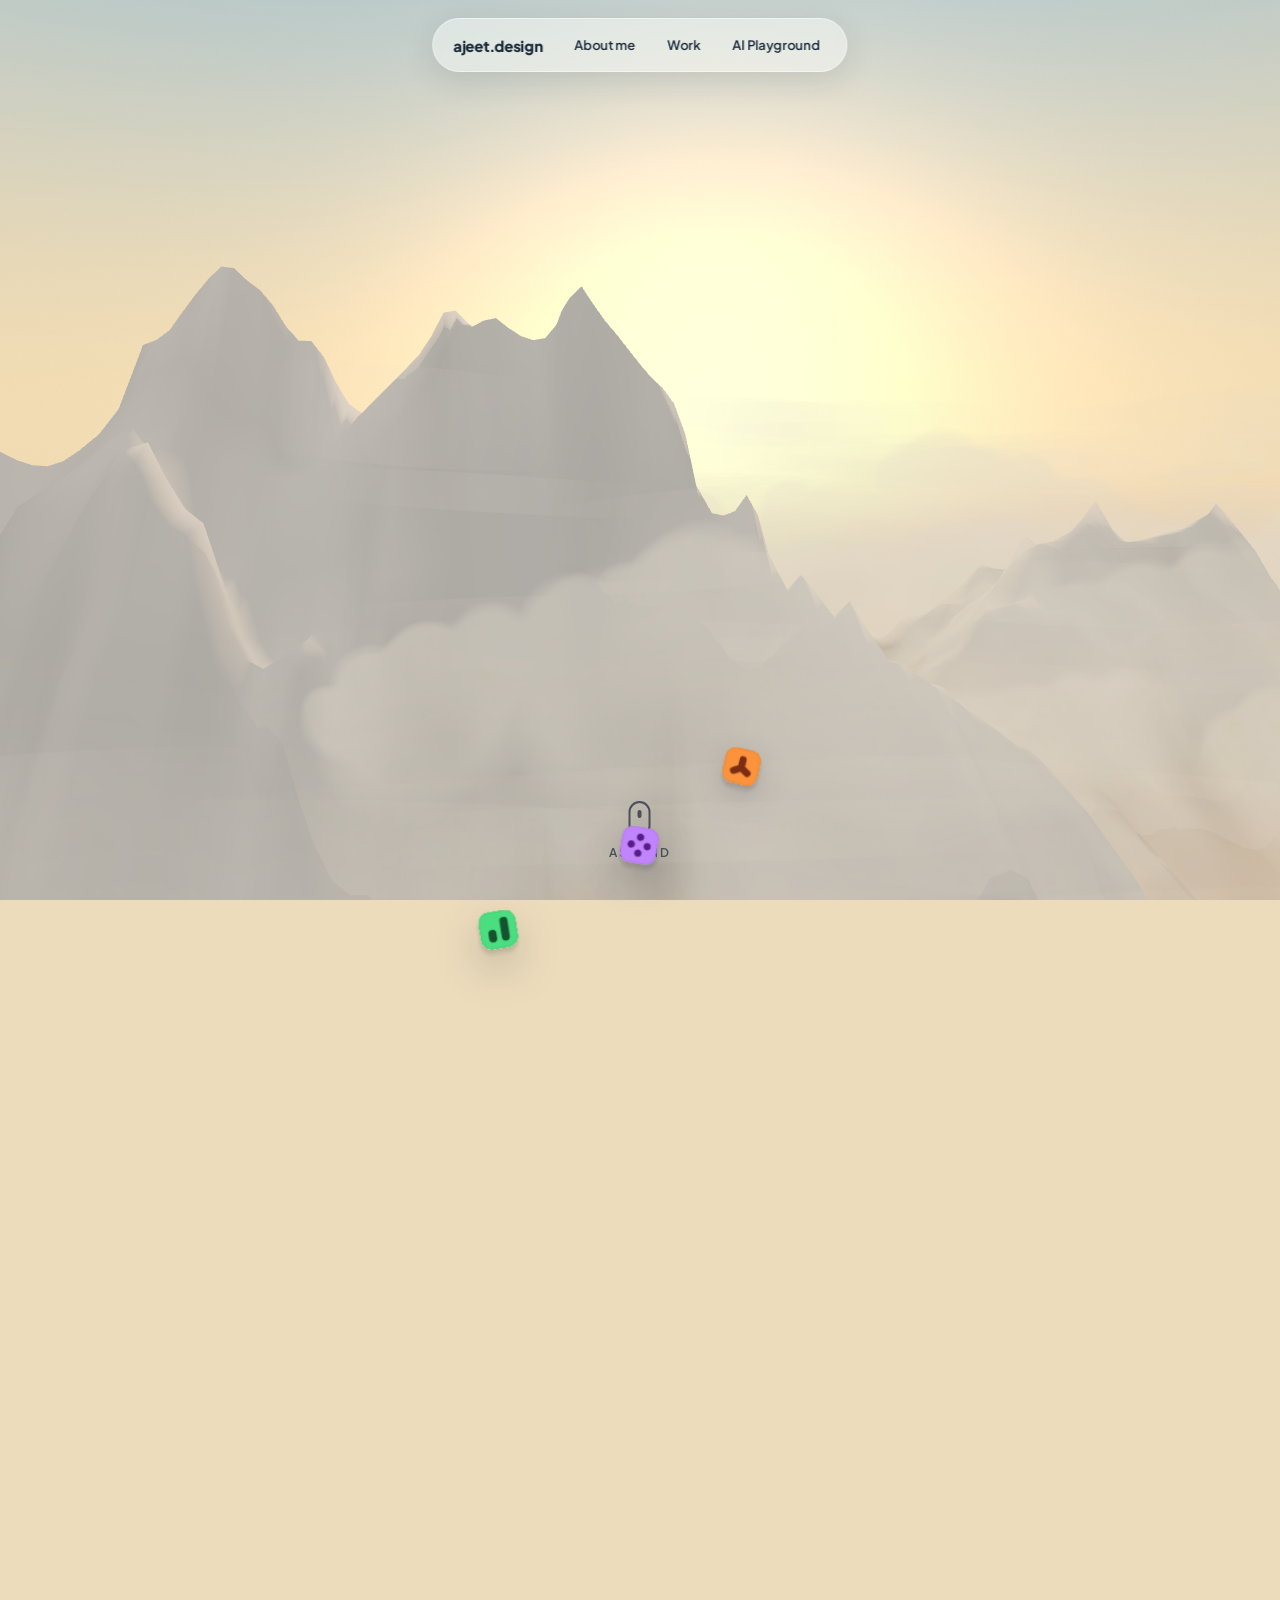
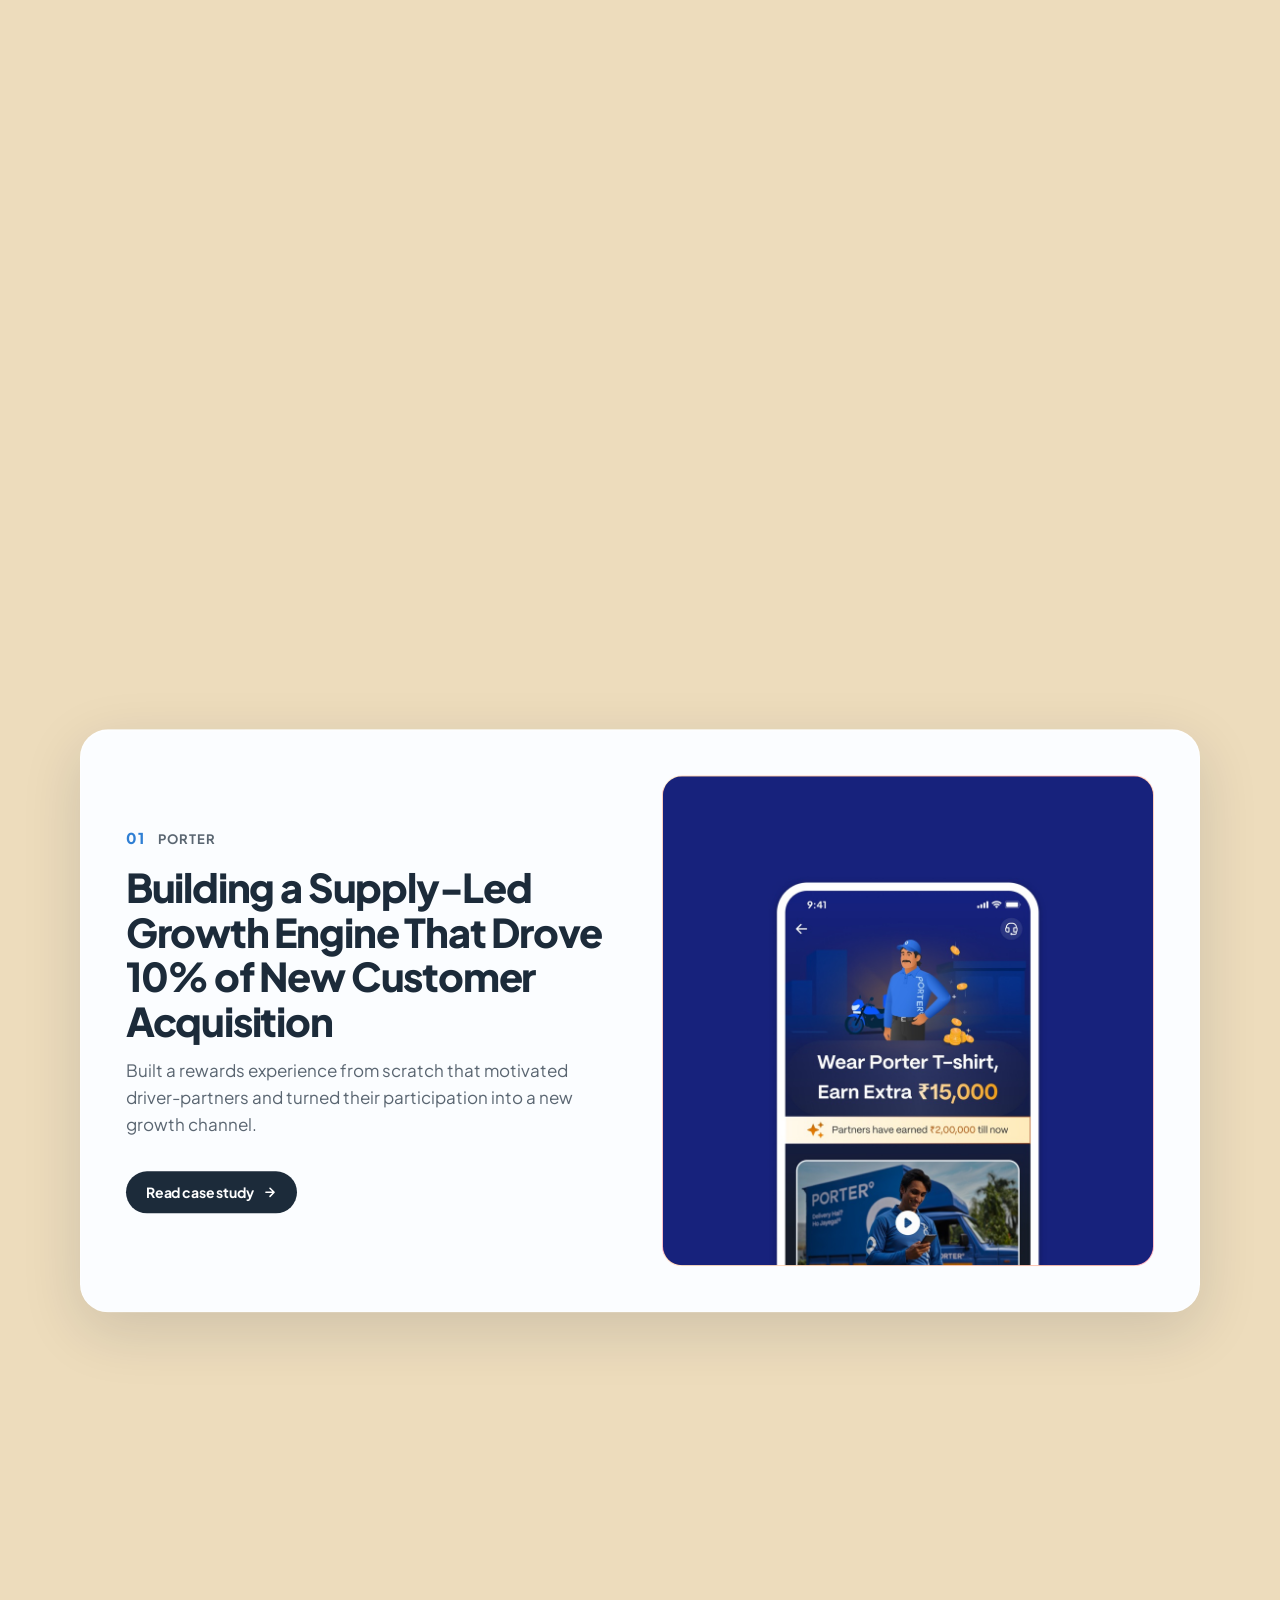
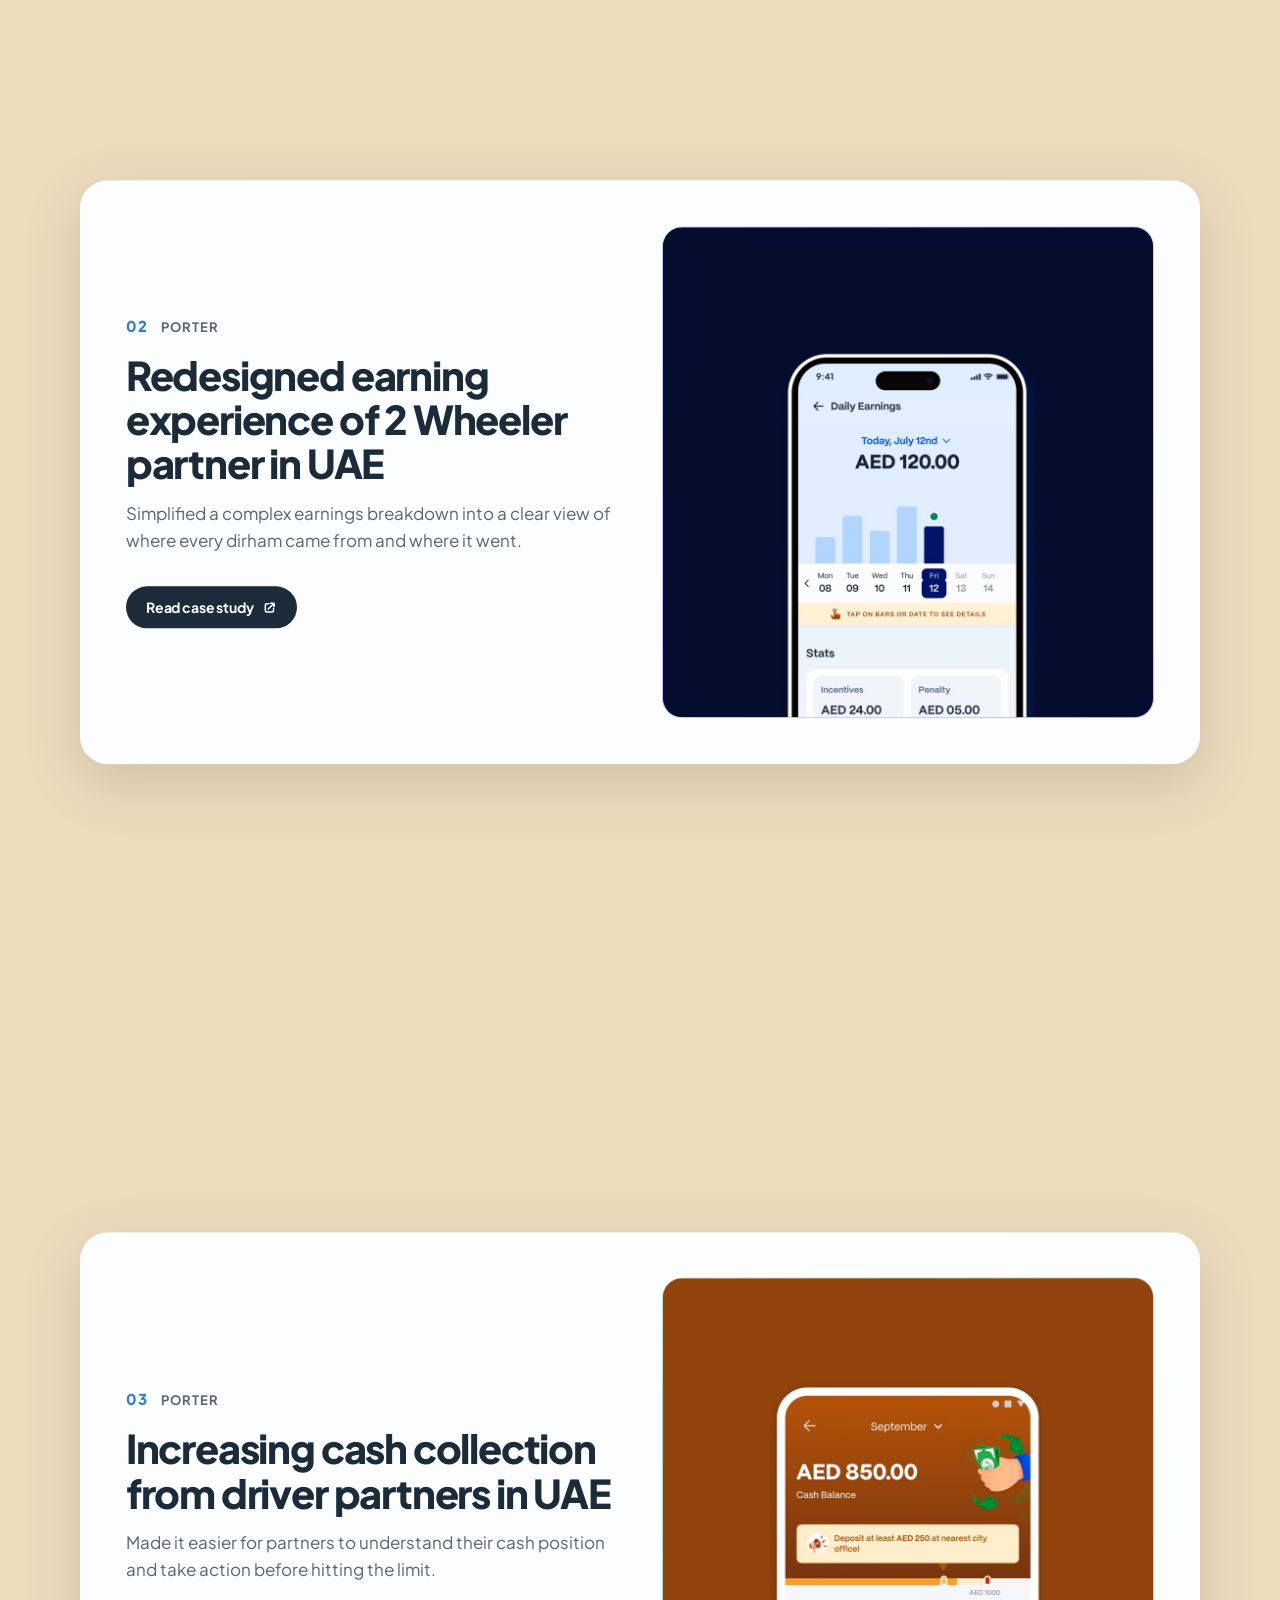
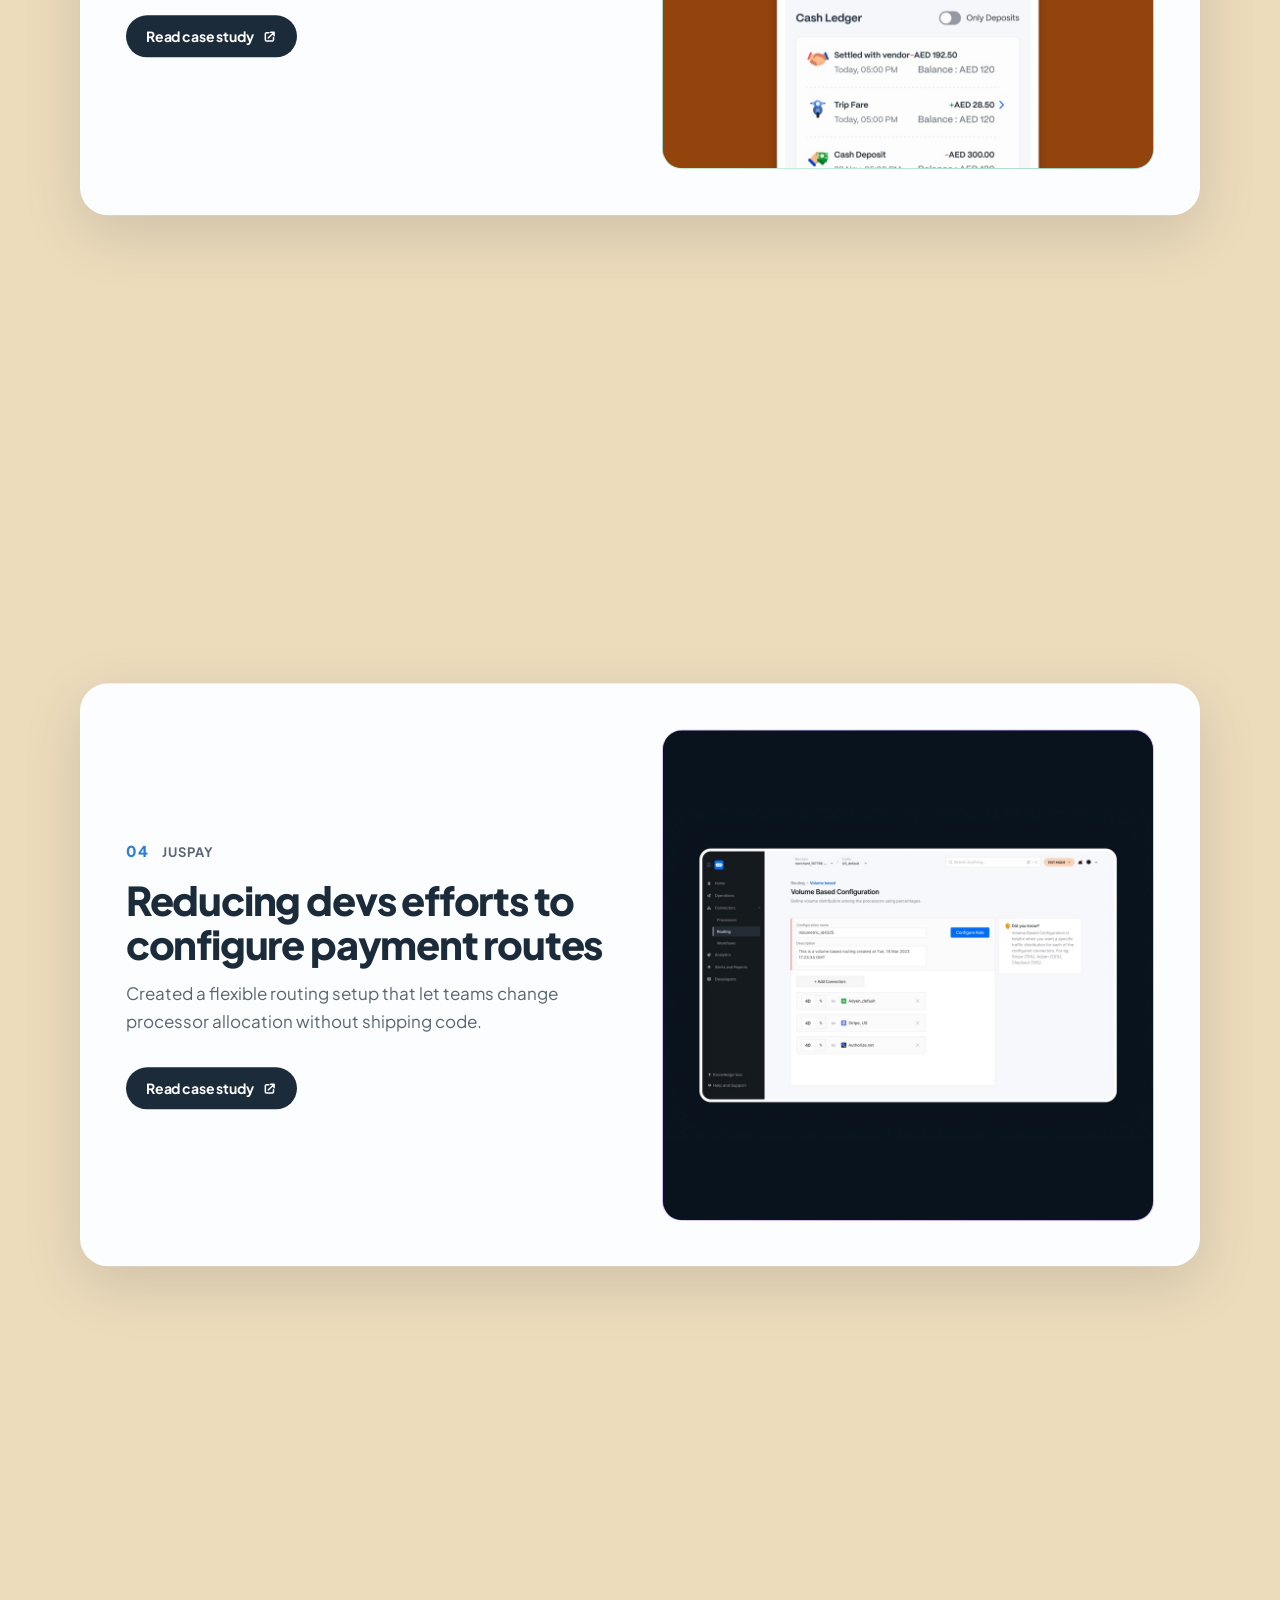
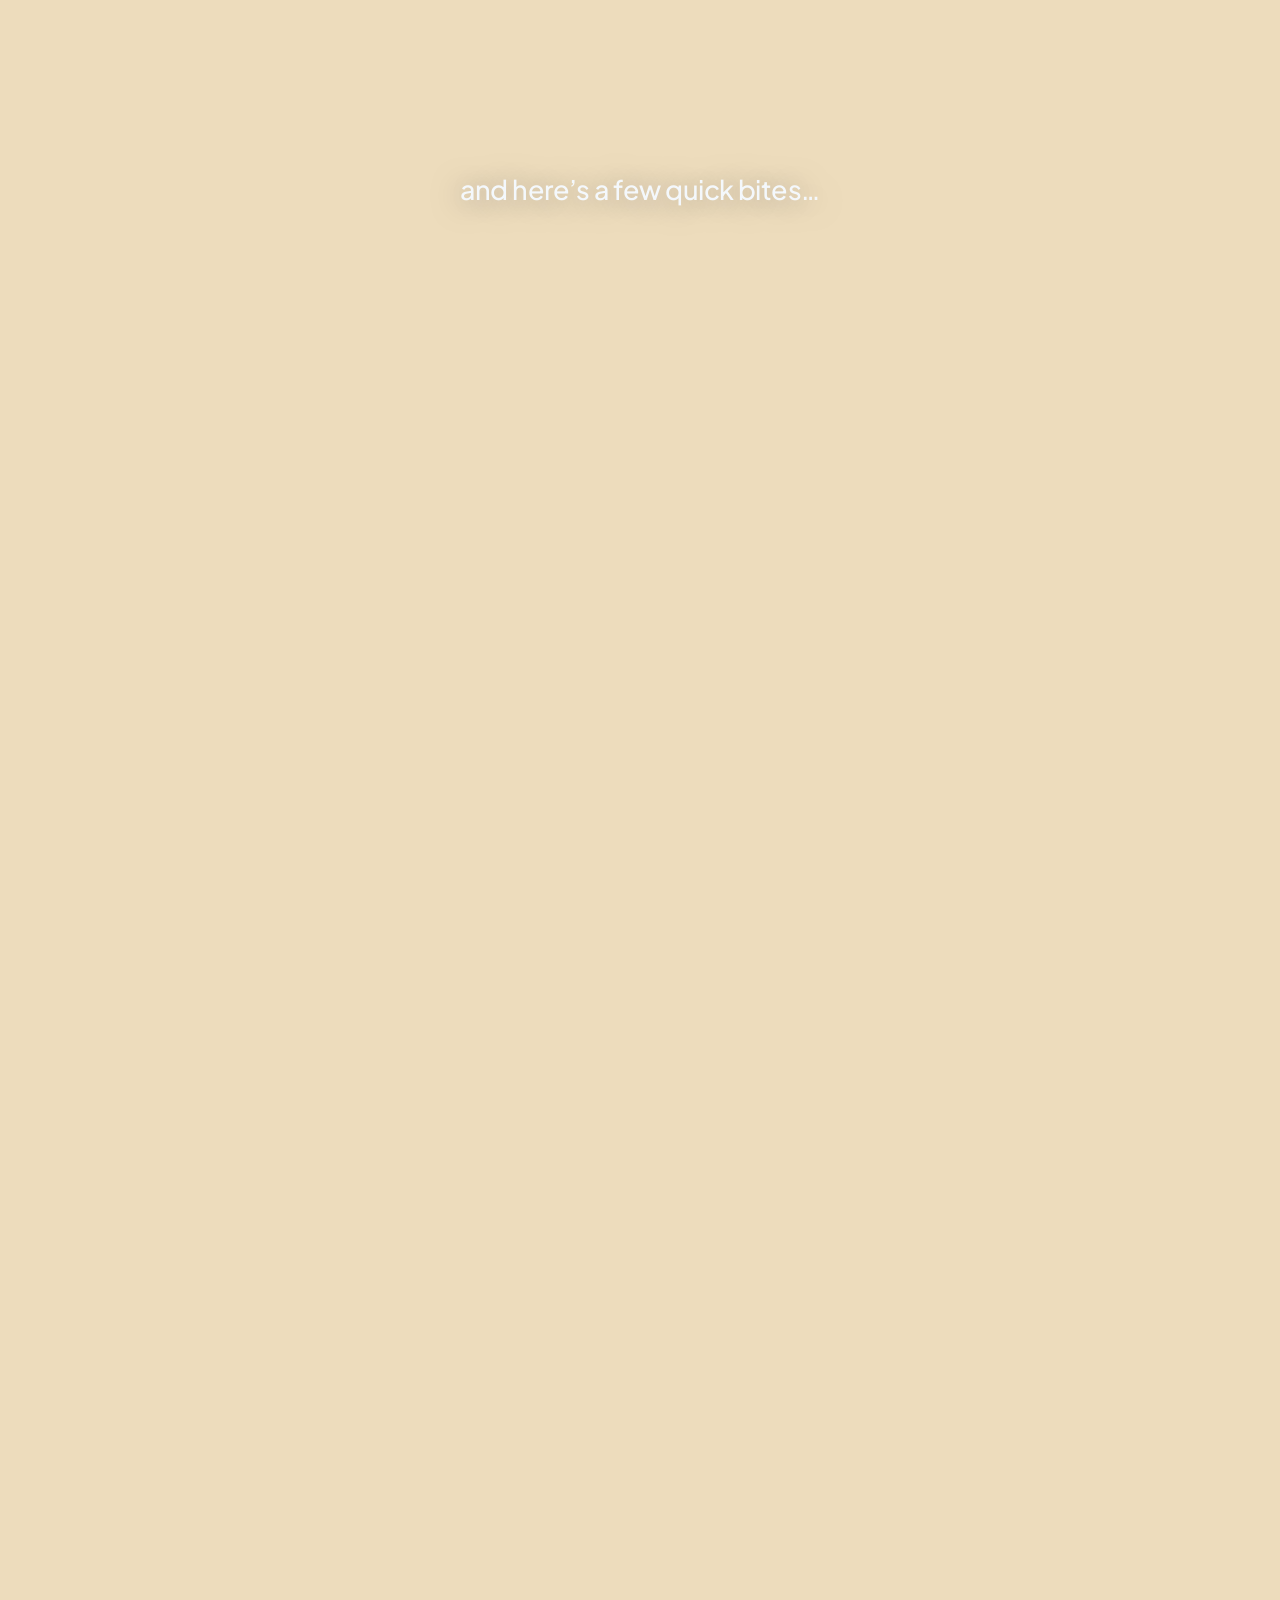
==== commit 041ab644: "Quick Bites: real project copy on the remaining five cards Cards 1, 2 and 4 already carried it; this" ====
--- a/index.html
+++ b/index.html
@@ -1299,12 +1299,12 @@
       <ul class="sr-only">
         <li>Porter Coin redemption program using Vouchers. Designed a gift card redemption experience for the Booker persona, enabling users to redeem Porter Coins across 20+ brands. The feature saw meaningful uptake among Bookers, creating a new way for customers to turn their accumulated Coins into rewards.</li>
         <li>Reimagined the Porter Customer App. Reimagined the customer app using our new design system, while working within the constraint of not creating any new APIs. The redesign improved booking flow conversion, reduced the time taken to search for locations, improved signup conversion, and increased the addition of value-added services.</li>
-        <li>Filters for logs and span. A prompt-ops console for an airline support agent &mdash; a run log filtered down to success, failure and pending states, beside a trace timeline opened to one span&rsquo;s input, output and metadata.</li>
+        <li>Filters for logs and span. This was a design task to create a clear distinction between spans and traces within logs, while also making logs easier to filter and explore. I identified the most useful attributes for filtering, then validated each category through research to understand whether it addressed a real user need. The solution was completed within two days.</li>
         <li>Multi platform SDK for Payments. Designed a scalable Checkout SDK for merchants across Android, iOS, and web. Built as an experience optimised kit, it allows merchants to enable their preferred payment methods and deliver a consistent checkout experience across platforms.</li>
-        <li>Improved payment connectors setup. A four-step wizard for connecting a payment processor &mdash; credentials, webhooks, payment methods and a summary &mdash; with each field explained at the point it is asked for.</li>
-        <li>Increased conversion of credit SDK. Three screens from an in-app lending journey &mdash; the offer splash naming its participating lenders, a bank-statement step offering account-aggregator consent instead of a manual upload, and three EMI offers compared side by side.</li>
-        <li>Merchant Lenders configuration on FinOps. A lending console for lead distribution &mdash; active lenders ranked by drag with their share of leads, the inactive ones waiting to be switched on, and a primer on what a soft integration changes before it is turned on.</li>
-        <li>Improved AI call audit process for Convin. A call-audit template builder &mdash; the violations a template watches for, scoring rules for non-critical and not-applicable answers, the escalation each violation triggers, and the teams it applies to.</li>
+        <li>Improved payment connectors setup. The first version showed significant drop-offs and setup failures among new users setting up their first payment connector. We improved the flow by introducing a dummy connector as a guided walkthrough before the actual setup, along with checkpoints and contextual tips to help users complete each step with more confidence.</li>
+        <li>Increased conversion of credit SDK. Designed a scalable Credit SDK that merchants could plug into their checkout, enabling customers to pay using credit. Built a flexible component system that could adapt to different merchant design languages, making the SDK reusable across platforms and merchant setups. It was rolled out across merchants including Vedantu, toothsi, Unacademy, and more.</li>
+        <li>Merchant Lenders configuration on FinOps. Designed a dashboard experience that lets merchants onboard and configure lenders themselves, eliminating the need to depend on business and engineering teams. Merchants can now enable, rank, and assign application shares across lenders, significantly reducing the time needed to onboard and manage lenders.</li>
+        <li>Improved AI call audit process for Convin. To reduce the manual effort involved in call audits, we introduced AI led auditing. I designed a merchant facing flow that lets them create and configure audit templates, which the AI agent then uses to evaluate calls consistently.</li>
       </ul>
     </div>
   </section>
@@ -1520,7 +1520,7 @@
   </div>
 </div>
 <script type="module">
-  import { WORK } from './js/gallery-assets.js?v=14';
+  import { WORK } from './js/gallery-assets.js?v=15';
   (function () {
     var layer = document.getElementById('bite-modal');
     var panel = layer && layer.querySelector('.bitm-panel');
@@ -1860,7 +1860,7 @@
       .add({ duration: 1500, complete: finish });
   })();
 </script>
-<script type="module" src="js/sky.js?v=133"></script>
+<script type="module" src="js/sky.js?v=134"></script>
 <script>
   /* nav active state — rect-based like the reveals (IO never fires in captures) */
   (function () {
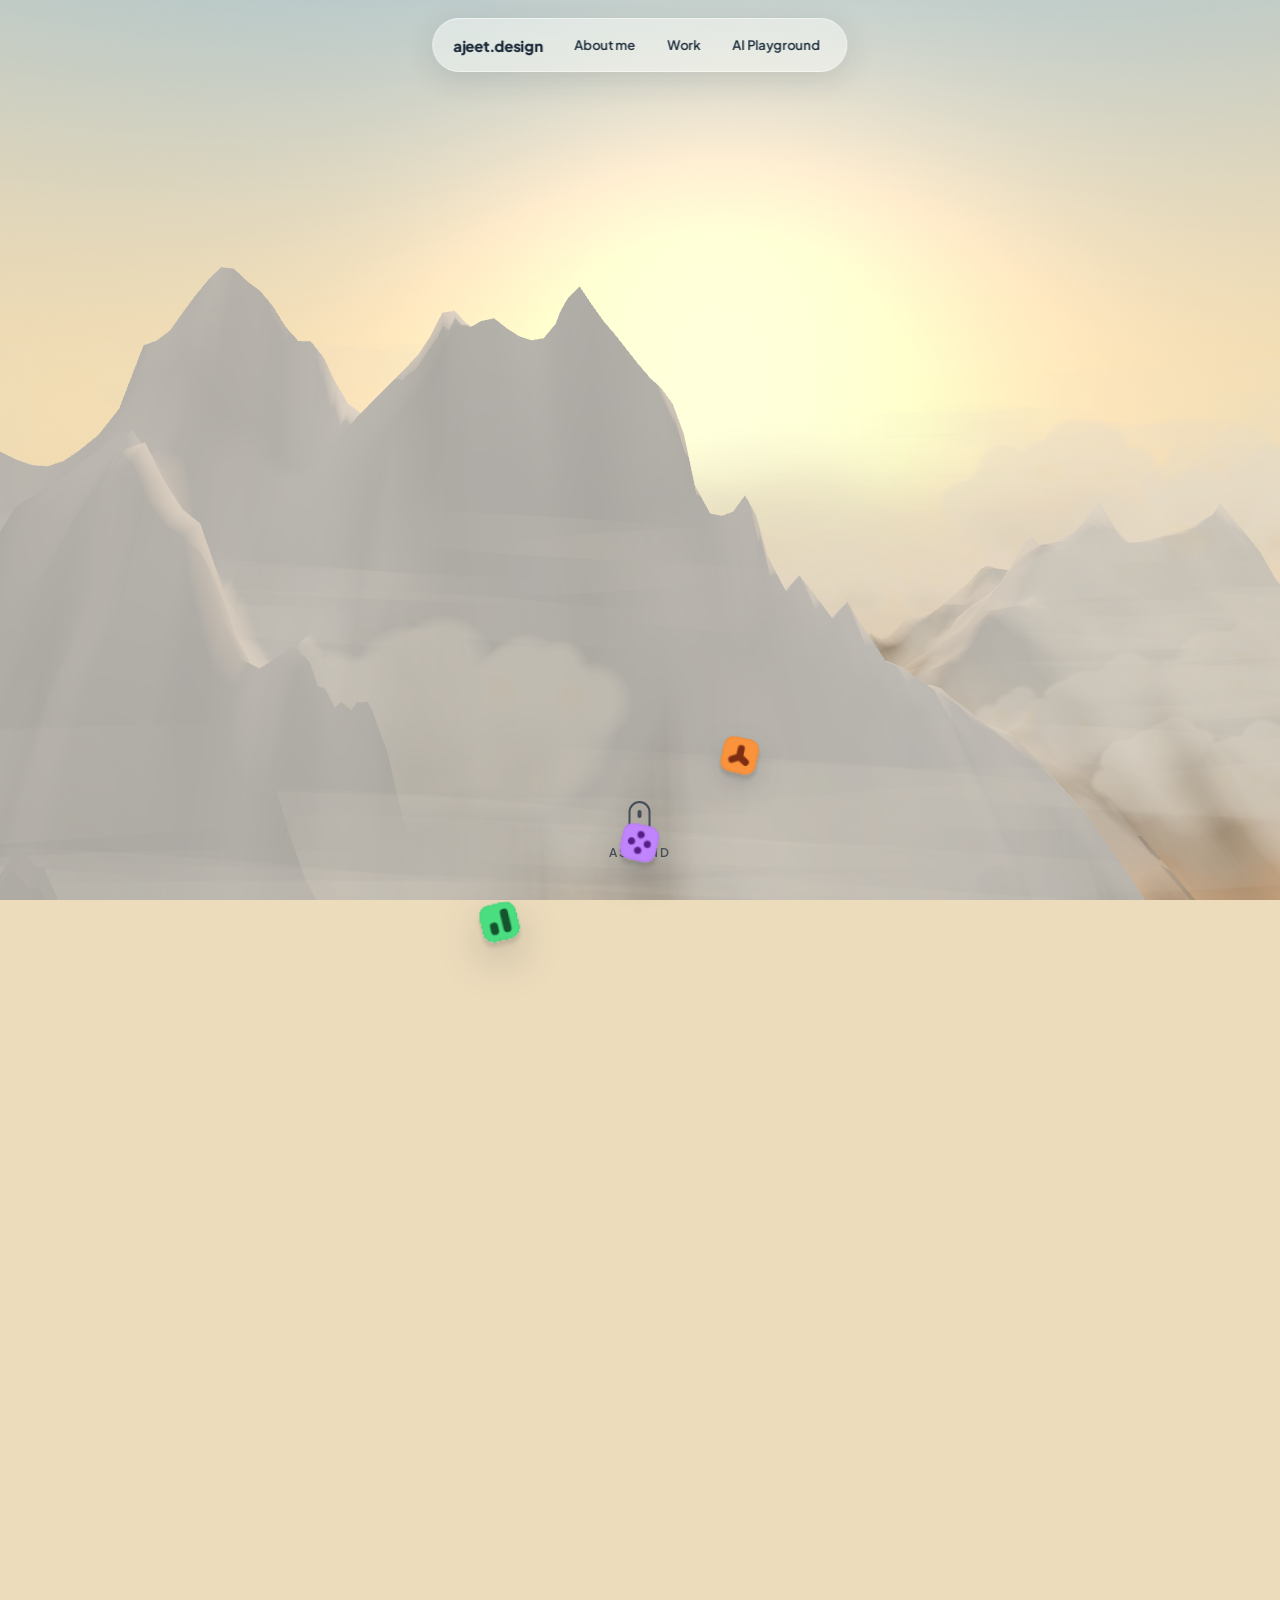
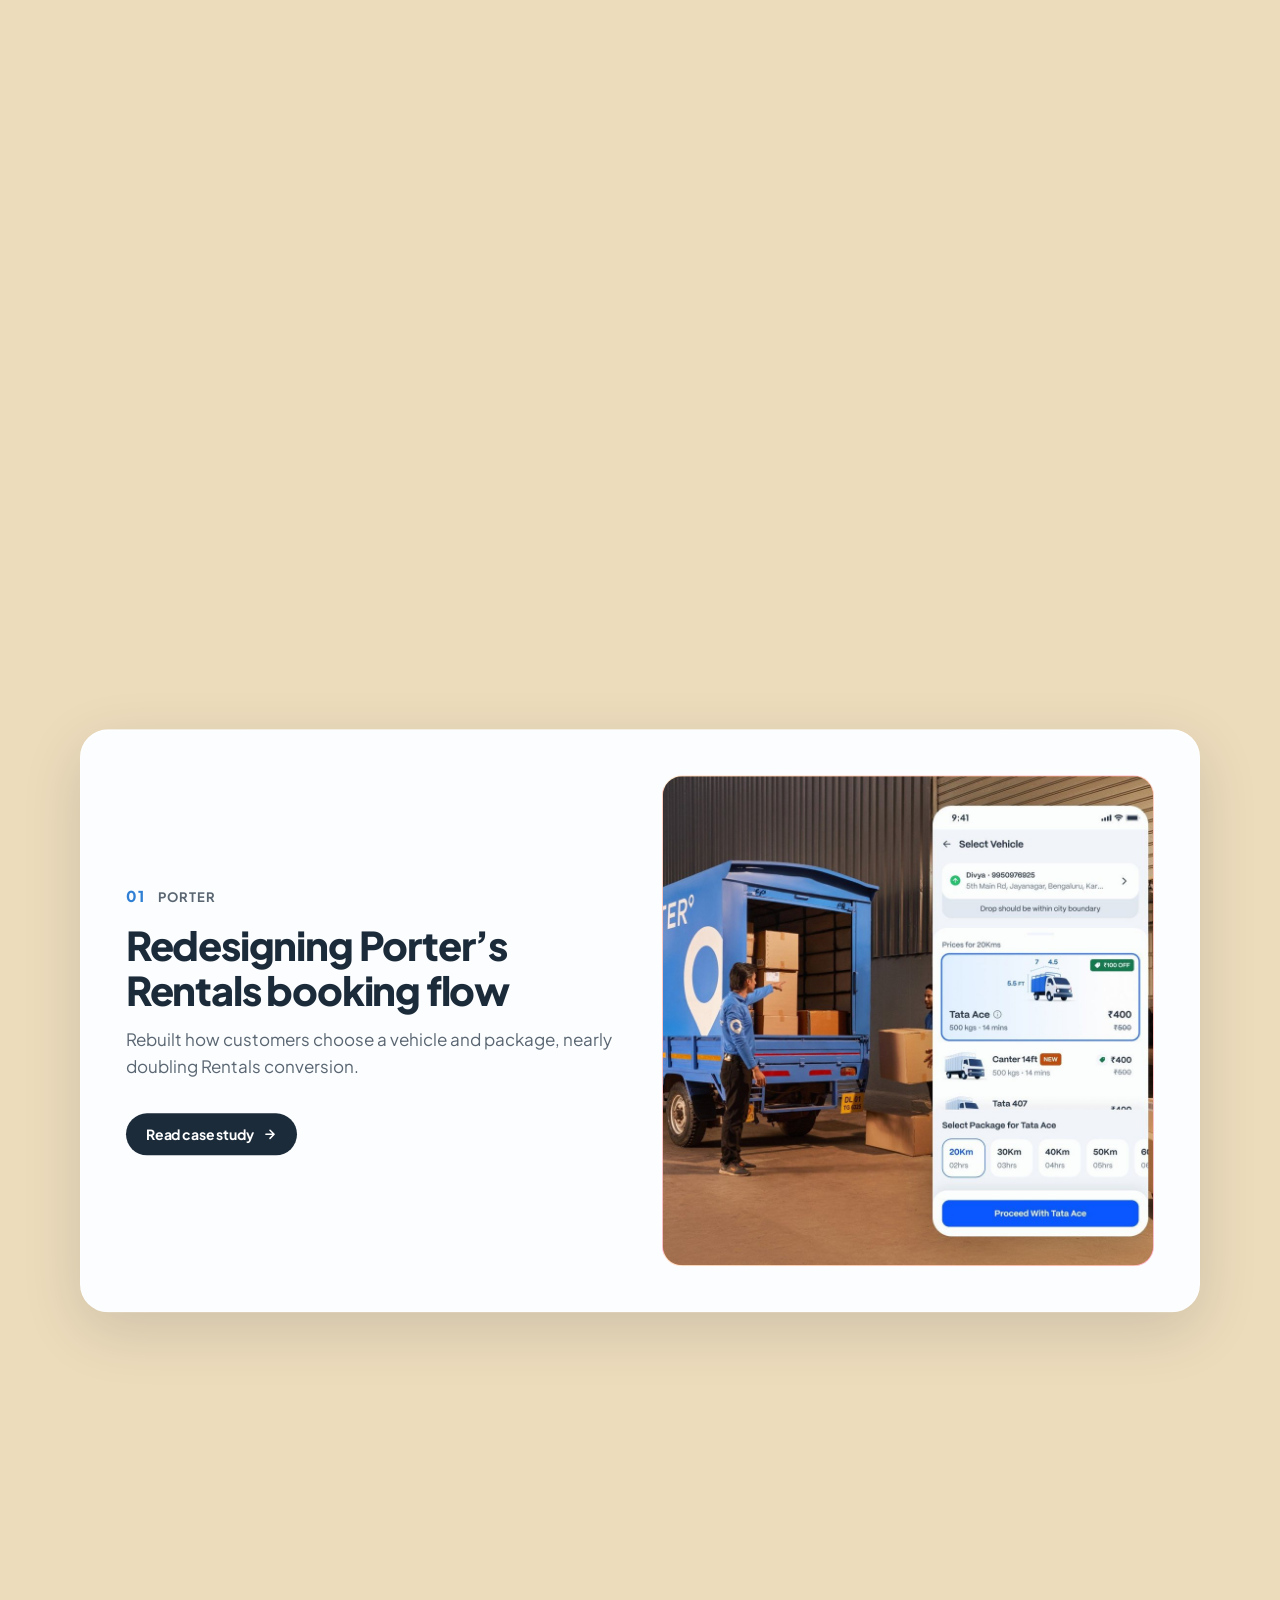
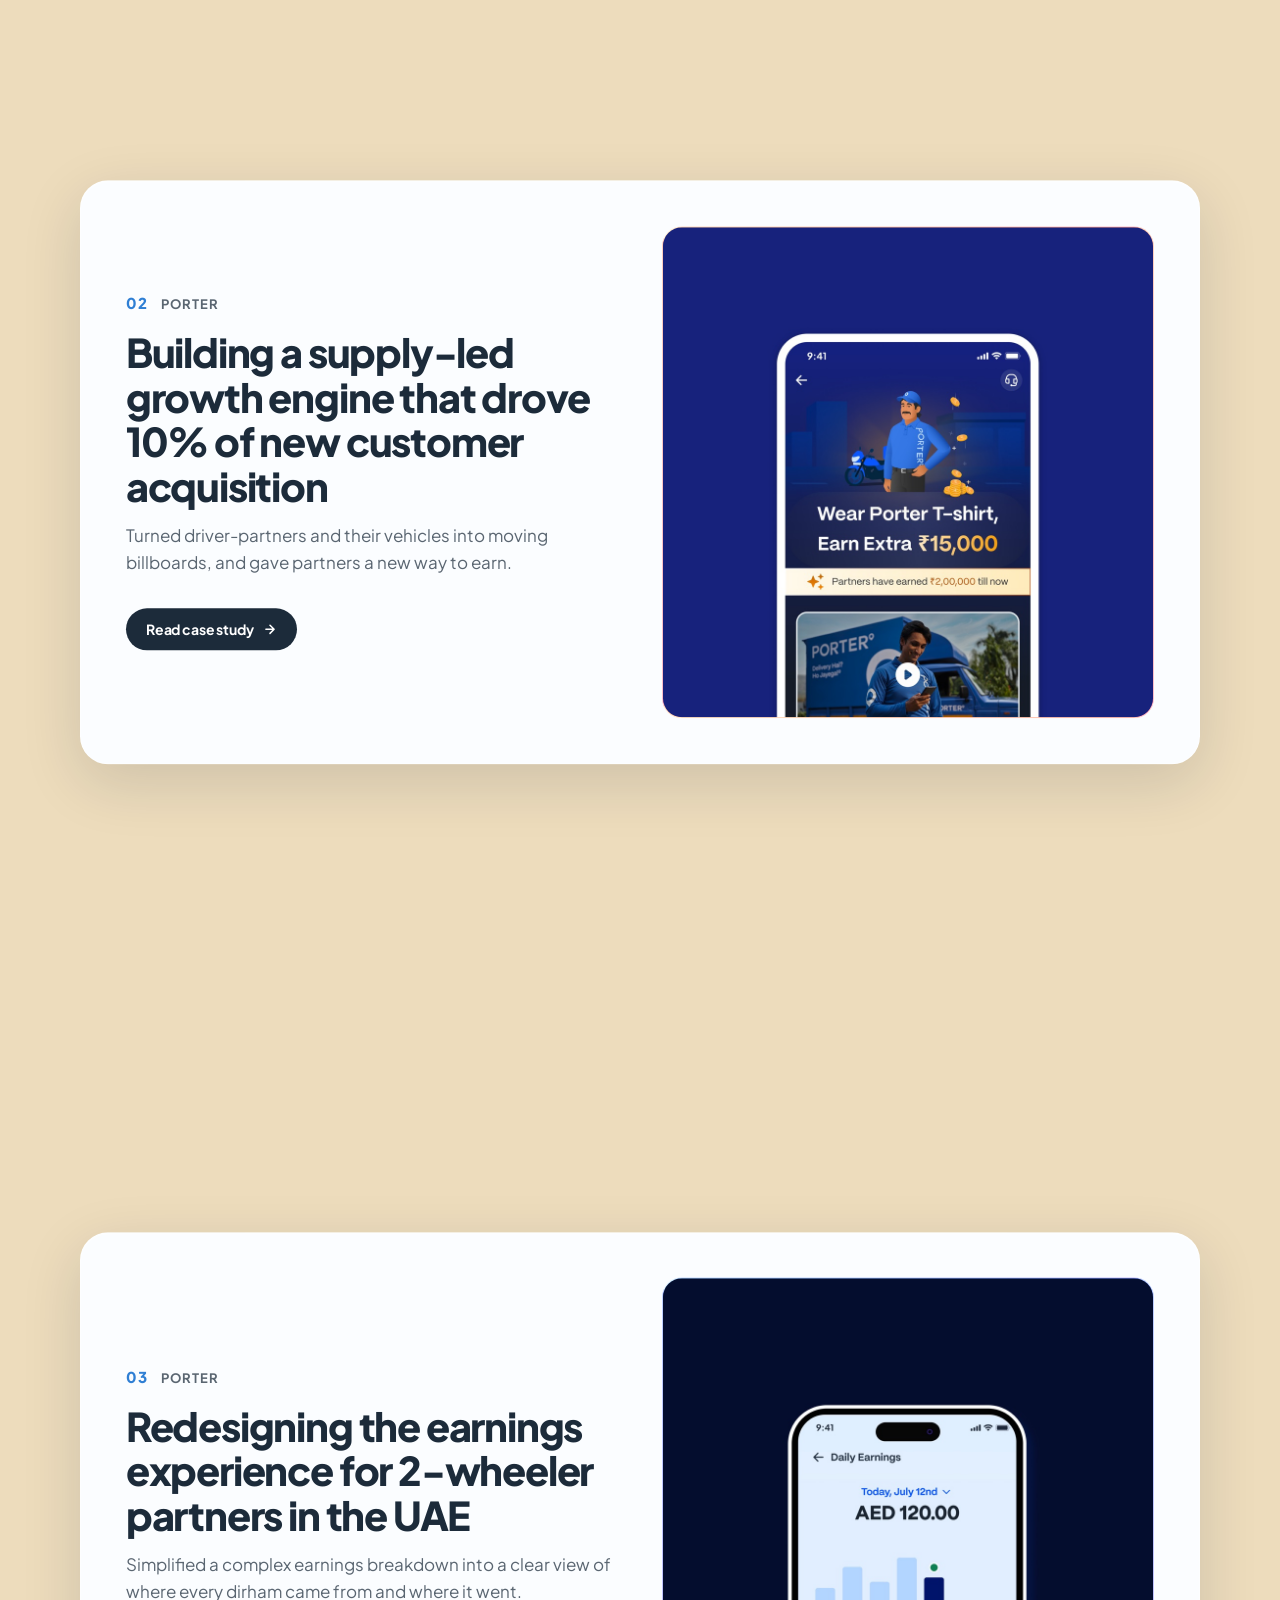
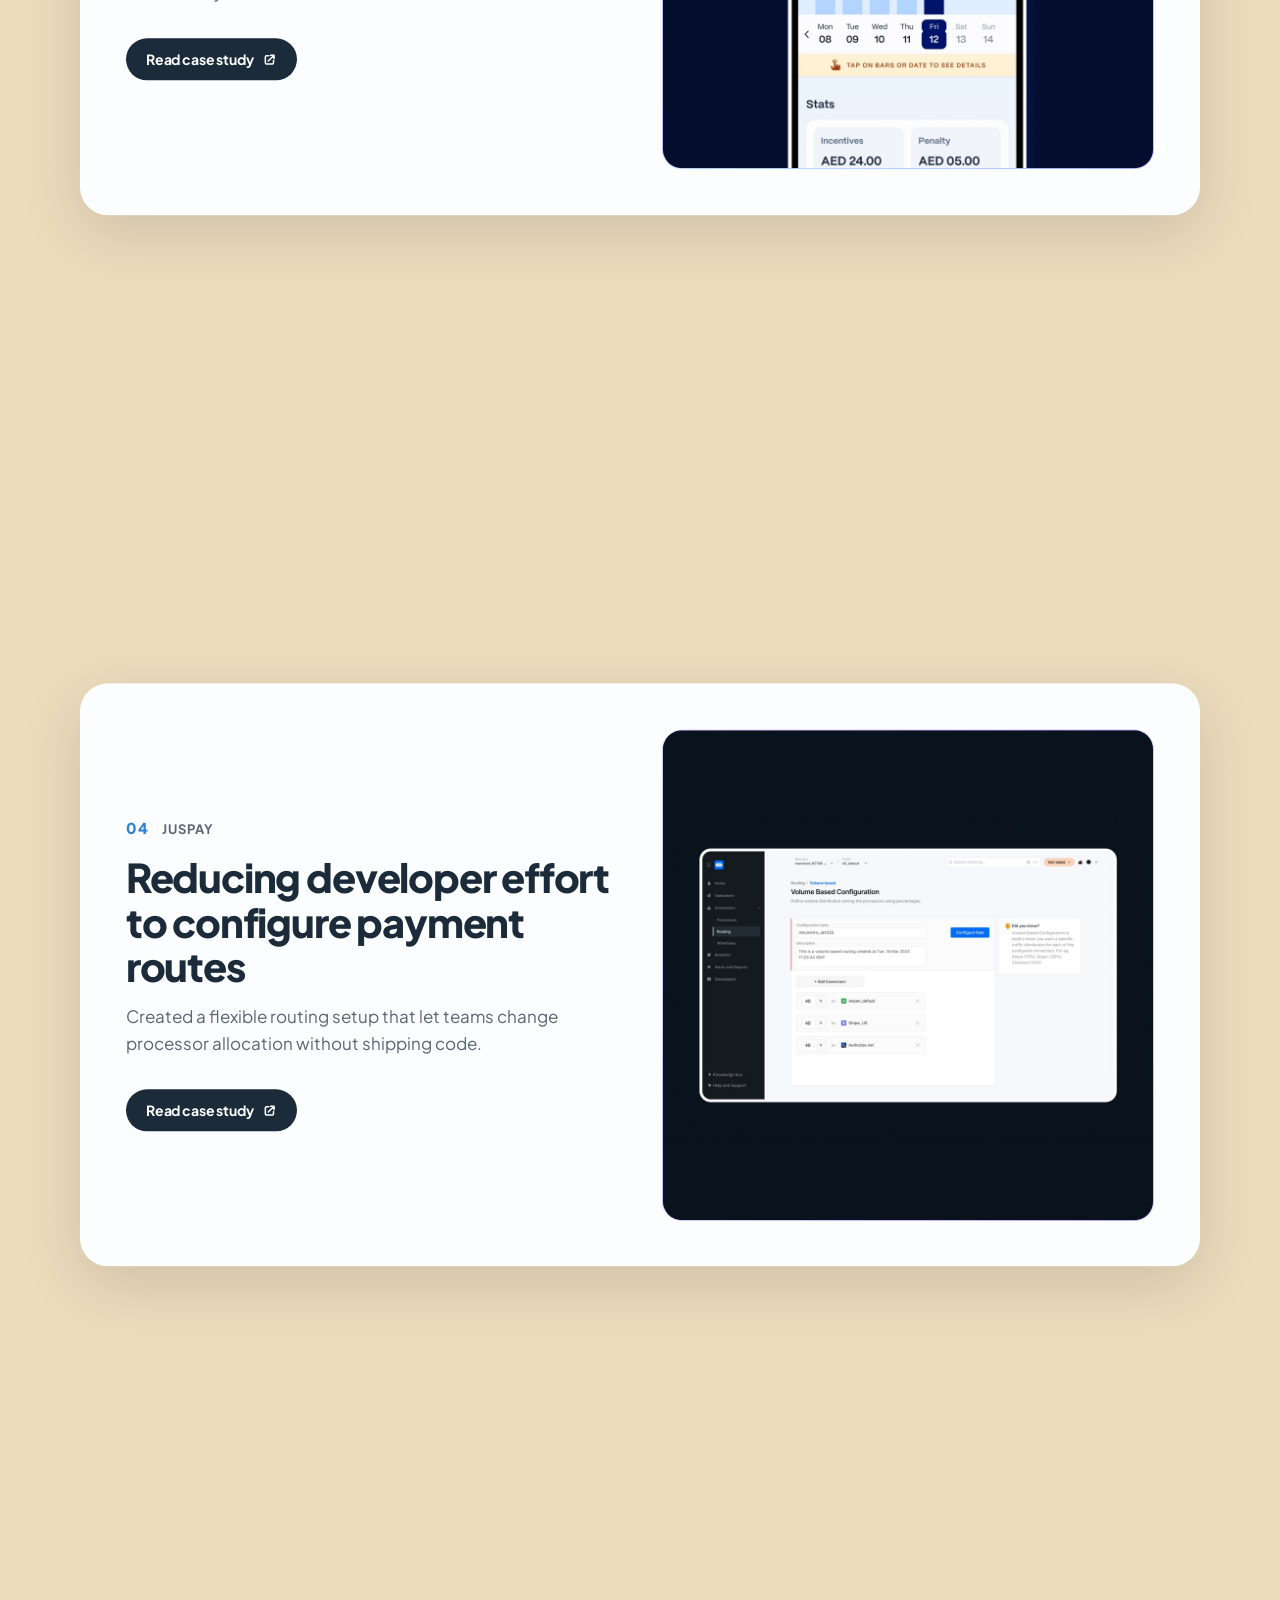
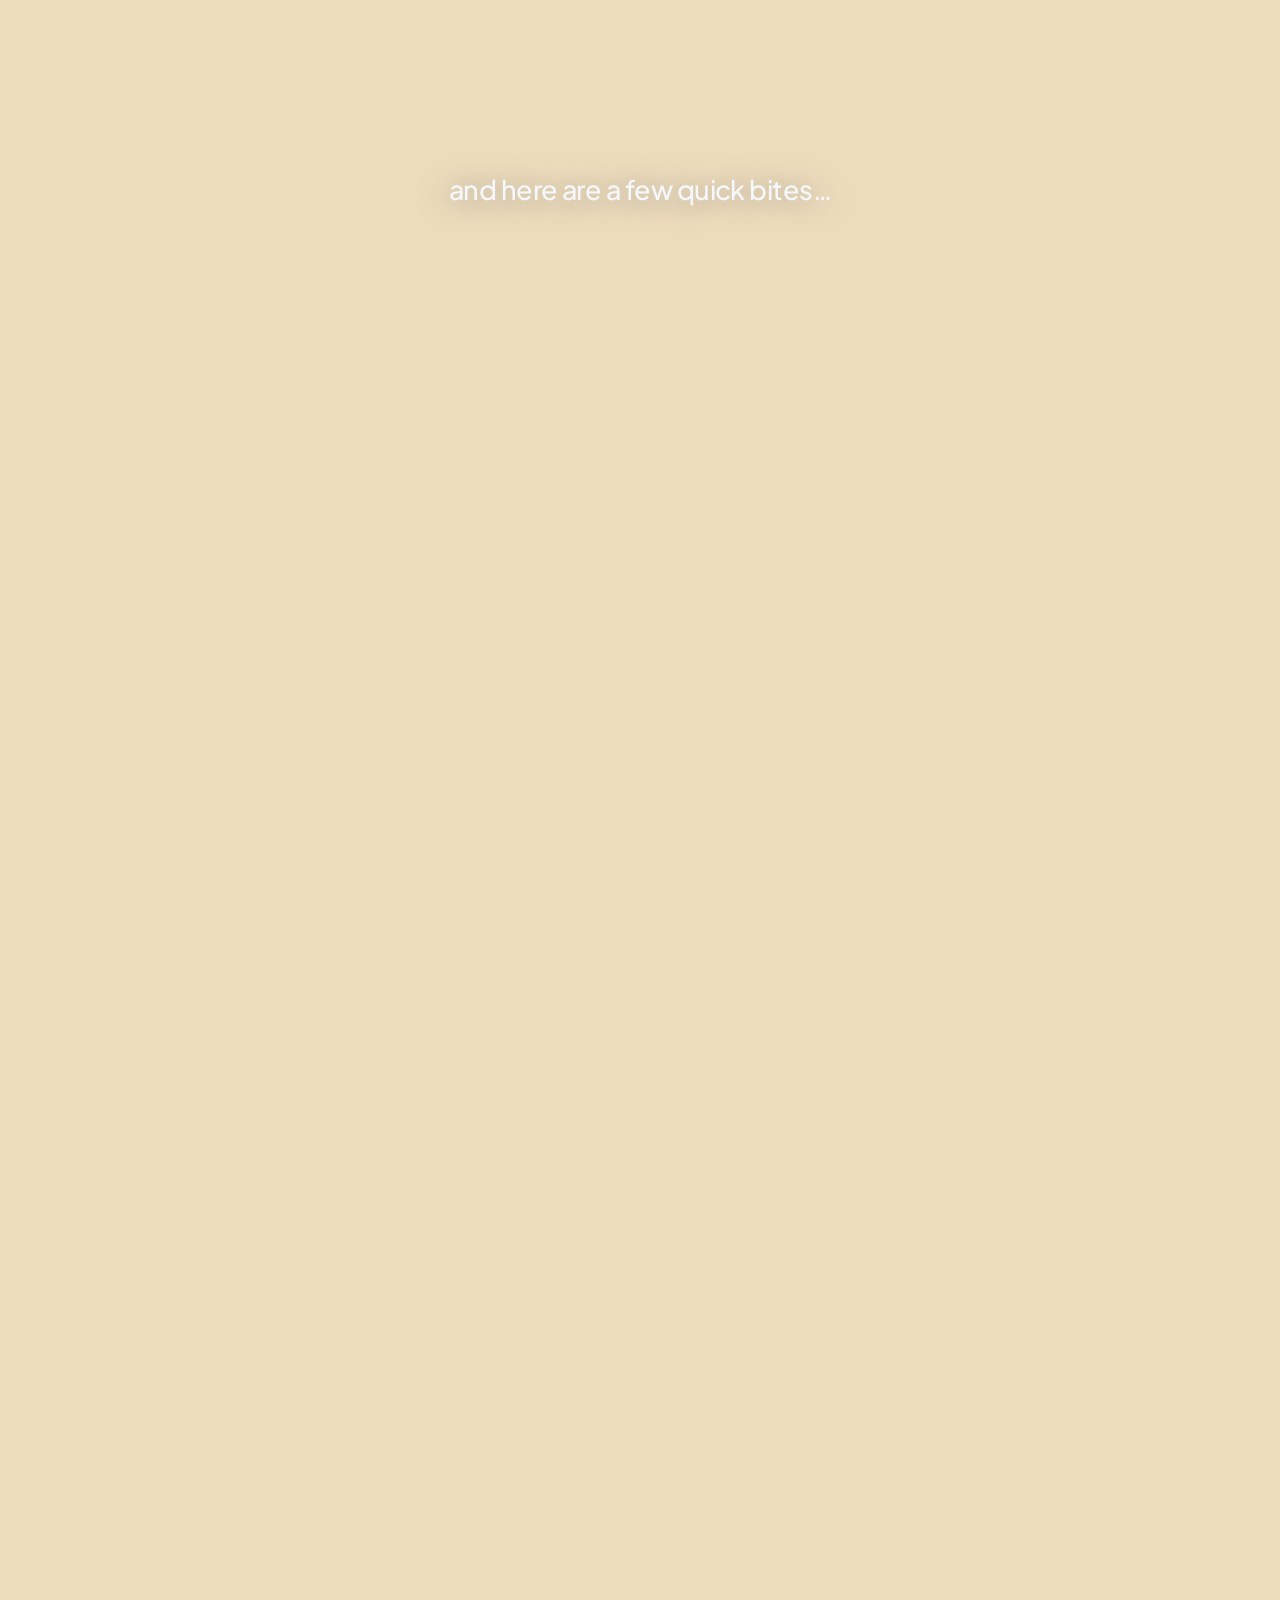
==== commit 6a752096: "Rentals deck as project 01, copy pass, and real share previews - New project 01: Porter Rentals book" ====
--- a/index.html
+++ b/index.html
@@ -3,8 +3,20 @@
 <head>
 <meta charset="utf-8">
 <meta name="viewport" content="width=device-width, initial-scale=1">
-<title>Ajeet's Work</title>
-<meta name="description" content="A cinematic scroll journey through the sky — experimental portfolio of Ajeet, Senior Product Designer.">
+<title>Ajeet K — Senior Product Designer</title>
+<meta name="description" content="Senior Product Designer at Porter, building products used by millions across India and the UAE. Previously Juspay and Convin.ai.">
+<meta property="og:type" content="website">
+<meta property="og:site_name" content="Ajeet K">
+<meta property="og:title" content="Ajeet K — Senior Product Designer">
+<meta property="og:description" content="Building products used by millions across India and the UAE. Previously Juspay and Convin.ai.">
+<meta property="og:url" content="https://ajeetdesign.github.io/">
+<meta property="og:image" content="https://ajeetdesign.github.io/images/og-cover.jpg">
+<meta property="og:image:width" content="1200">
+<meta property="og:image:height" content="630">
+<meta name="twitter:card" content="summary_large_image">
+<meta name="twitter:title" content="Ajeet K — Senior Product Designer">
+<meta name="twitter:description" content="Building products used by millions across India and the UAE. Previously Juspay and Convin.ai.">
+<meta name="twitter:image" content="https://ajeetdesign.github.io/images/og-cover.jpg">
 <link rel="icon" type="image/svg+xml" href="favicon.svg">
 <link rel="icon" type="image/png" sizes="32x32" href="images/favicon-32.png">
 <link rel="apple-touch-icon" href="images/apple-touch-icon.png">
@@ -663,6 +675,7 @@
   .pcard:hover { transform: translateY(calc(-50% - 6px)); box-shadow: 0 40px 90px -34px rgba(10, 30, 60, 0.55); }
   .pcard:hover .art { transform: scale(1.025); }
   .pcard:hover h3 { color: var(--accent); }
+  .pcard { cursor: pointer; }
   .pcard .copy { display: flex; flex-direction: column; align-items: flex-start; }
   .pcard .top { display: flex; align-items: baseline; gap: 12px; margin-bottom: 18px; }
   .pcard .idx { font-size: 15px; font-weight: 800; letter-spacing: 0.1em; color: var(--accent); }
@@ -1091,6 +1104,12 @@
   .sky-instant #case, .sky-instant #ai-modal, .sky-instant #bite-modal,
   .sky-instant .aim-panel { transition: none !important; }
 </style>
+<!-- Analytics — see js/analytics.js for the track() wrapper and why the
+     stub precedes the deferred script. data-domain must match whatever's
+     registered in Plausible; there's no CNAME in this repo, so it's the
+     default GitHub Pages domain. -->
+<script defer data-domain="ajeetdesign.github.io" src="https://plausible.io/js/script.js"></script>
+<script src="js/analytics.js"></script>
 </head>
 <body>
 
@@ -1141,7 +1160,7 @@
         <span class="meta-chip">Bangalore</span>
         <span class="meta-chip">5+ years</span>
       </div>
-      <h1 class="reveal d1">I&rsquo;m <b class="nm">Ajeet</b> &mdash; a <b>Product Designer</b> building <i>products for millions</i> across borders, and <i>shipping ideas</i> with Claude.</h1>
+      <h1 class="reveal d1">I&rsquo;m <b class="nm">Ajeet</b> &mdash; a <b>Product Designer</b> building <i>products for millions</i> across borders, and <i>shipping ideas</i> with AI.</h1>
       <!-- anchors only: the glyphs you see here live in #gflight -->
       <div class="gf-row reveal d2" aria-hidden="true">
         <i class="gf-slot"></i><i class="gf-slot"></i><i class="gf-slot"></i>
@@ -1225,8 +1244,18 @@
       <article class="pcard glass" style="--peek: 0px">
         <div class="copy">
           <div class="top"><span class="idx">01</span><span class="org">Porter</span></div>
-          <h3>Building a Supply-Led Growth Engine That Drove 10% of New Customer Acquisition</h3>
-          <p>Built a rewards experience from scratch that motivated driver-partners and turned their participation into a new growth channel.</p>
+          <h3>Redesigning Porter&rsquo;s Rentals booking flow</h3>
+          <p>Rebuilt how customers choose a vehicle and package, nearly doubling Rentals conversion.</p>
+          <a class="cta" data-case="porter-rentals" href="case.html?id=porter-rentals">Read case study <svg viewBox="0 0 24 24" fill="none" stroke="currentColor" stroke-width="2.6" stroke-linecap="round" stroke-linejoin="round"><path d="M5 12h13M12 5l7 7-7 7"/></svg></a>
+        </div>
+        <img class="art art-a" src="images/card-rentals-flow.jpg" decoding="async"
+             alt="A Porter truck being loaded in a warehouse beside the Select Vehicle screen of the Rentals booking flow">
+      </article>
+      <article class="pcard glass" style="--peek: 14px">
+        <div class="copy">
+          <div class="top"><span class="idx">02</span><span class="org">Porter</span></div>
+          <h3>Building a supply-led growth engine that drove 10% of new customer acquisition</h3>
+          <p>Turned driver-partners and their vehicles into moving billboards, and gave partners a new way to earn.</p>
           <a class="cta" data-case="porter" href="case.html?id=porter">Read case study <svg viewBox="0 0 24 24" fill="none" stroke="currentColor" stroke-width="2.6" stroke-linecap="round" stroke-linejoin="round"><path d="M5 12h13M12 5l7 7-7 7"/></svg></a>
         </div>
         <!-- The art-N gradient class stays on the img: it backs the frame while
@@ -1239,19 +1268,21 @@
              src and nothing else — no filename and no alt text left asserting a
              project it no longer belongs to. -->
         <img class="art art-a" src="images/card-branding-offer.jpg" decoding="async"
-             alt="A partner app screen offering extra earnings for wearing branded kit, above a video explaining the programme">
+             alt="A partner app screen offering extra earnings for wearing branded kit, above a video explaining the program">
       </article>
-      <article class="pcard glass" style="--peek: 14px">
+      <article class="pcard glass" style="--peek: 28px">
         <div class="copy">
-          <div class="top"><span class="idx">02</span><span class="org">Porter</span></div>
-          <h3>Redesigned earning experience of 2 Wheeler partner in UAE</h3>
+          <div class="top"><span class="idx">03</span><span class="org">Porter</span></div>
+          <h3>Redesigning the earnings experience for 2-wheeler partners in the UAE</h3>
           <p>Simplified a complex earnings breakdown into a clear view of where every dirham came from and where it went.</p>
           <a class="cta" data-case="porter-uae-earnings" href="case.html?id=porter-uae-earnings">Read case study <svg viewBox="0 0 24 24" fill="none" stroke="currentColor" stroke-width="2.6" stroke-linecap="round" stroke-linejoin="round"><path d="M5 12h13M12 5l7 7-7 7"/></svg></a>
         </div>
         <img class="art art-b" src="images/card-daily-earnings.jpg" decoding="async" loading="lazy"
              alt="A daily earnings screen with a week of bars, the selected day highlighted, and a stats breakdown below">
       </article>
-      <article class="pcard glass" style="--peek: 28px">
+      <!-- Cash collection (porter-uae-cash) is hidden for now. Restore by moving
+           this card back into the stack and renumbering the idx/--peek values.
+      <article class="pcard glass" style="- -peek: 28px">
         <div class="copy">
           <div class="top"><span class="idx">03</span><span class="org">Porter</span></div>
           <h3>Increasing cash collection from driver partners in UAE</h3>
@@ -1261,10 +1292,11 @@
         <img class="art art-c" src="images/card-cash-ledger.jpg" decoding="async" loading="lazy"
              alt="A cash balance screen with a deposit prompt against a limit, above a ledger of recent settlements, fares and deposits">
       </article>
+      -->
       <article class="pcard glass" style="--peek: 42px">
         <div class="copy">
           <div class="top"><span class="idx">04</span><span class="org">Juspay</span></div>
-          <h3>Reducing devs efforts to configure payment routes</h3>
+          <h3>Reducing developer effort to configure payment routes</h3>
           <p>Created a flexible routing setup that let teams change processor allocation without shipping code.</p>
           <a class="cta" data-case="juspay" href="case.html?id=juspay">Read case study <svg viewBox="0 0 24 24" fill="none" stroke="currentColor" stroke-width="2.6" stroke-linecap="round" stroke-linejoin="round"><path d="M5 12h13M12 5l7 7-7 7"/></svg></a>
         </div>
@@ -1283,7 +1315,7 @@
   <section id="s-cloudline">
     <div class="wrap">
       <header>
-        <p class="sub reveal">and here&rsquo;s a few quick bites&hellip;</p>
+        <p class="sub reveal">and here are a few quick bites&hellip;</p>
       </header>
       <div class="stage" aria-hidden="true"></div>
       <!-- The stage is a WebGL canvas, so its cards carry no text for a screen
@@ -1292,19 +1324,19 @@
            the descriptions come with it.
 
            Each entry leads with the card's TITLE because that title is now a
-           claim ("Increased conversion of credit SDK") rather than a two-word
+           claim ("Credit SDK for merchant checkouts") rather than a two-word
            label, and it is baked into the card texture where no screen reader
            can reach it. Titles and descriptions both live in
            js/gallery-assets.js; this list mirrors them and must stay in sync. -->
       <ul class="sr-only">
-        <li>Porter Coin redemption program using Vouchers. Designed a gift card redemption experience for the Booker persona, enabling users to redeem Porter Coins across 20+ brands. The feature saw meaningful uptake among Bookers, creating a new way for customers to turn their accumulated Coins into rewards.</li>
+        <li>Porter Coin redemption with vouchers. Designed a gift card redemption experience for business customers, enabling users to redeem Porter Coins across 20+ brands. Bookers picked it up quickly, and it created a new way for customers to turn their accumulated Coins into rewards.</li>
         <li>Reimagined the Porter Customer App. Reimagined the customer app using our new design system, while working within the constraint of not creating any new APIs. The redesign improved booking flow conversion, reduced the time taken to search for locations, improved signup conversion, and increased the addition of value-added services.</li>
-        <li>Filters for logs and span. This was a design task to create a clear distinction between spans and traces within logs, while also making logs easier to filter and explore. I identified the most useful attributes for filtering, then validated each category through research to understand whether it addressed a real user need. The solution was completed within two days.</li>
-        <li>Multi platform SDK for Payments. Designed a scalable Checkout SDK for merchants across Android, iOS, and web. Built as an experience optimised kit, it allows merchants to enable their preferred payment methods and deliver a consistent checkout experience across platforms.</li>
-        <li>Improved payment connectors setup. The first version showed significant drop-offs and setup failures among new users setting up their first payment connector. We improved the flow by introducing a dummy connector as a guided walkthrough before the actual setup, along with checkpoints and contextual tips to help users complete each step with more confidence.</li>
-        <li>Increased conversion of credit SDK. Designed a scalable Credit SDK that merchants could plug into their checkout, enabling customers to pay using credit. Built a flexible component system that could adapt to different merchant design languages, making the SDK reusable across platforms and merchant setups. It was rolled out across merchants including Vedantu, toothsi, Unacademy, and more.</li>
-        <li>Merchant Lenders configuration on FinOps. Designed a dashboard experience that lets merchants onboard and configure lenders themselves, eliminating the need to depend on business and engineering teams. Merchants can now enable, rank, and assign application shares across lenders, significantly reducing the time needed to onboard and manage lenders.</li>
-        <li>Improved AI call audit process for Convin. To reduce the manual effort involved in call audits, we introduced AI led auditing. I designed a merchant facing flow that lets them create and configure audit templates, which the AI agent then uses to evaluate calls consistently.</li>
+        <li>Filters for logs and spans. This was a design task to create a clear distinction between spans and traces within logs, while also making logs easier to filter and explore. I identified the most useful attributes for filtering, then validated each category through research to understand whether it addressed a real user need. I shipped it in two days.</li>
+        <li>Multi-platform SDK for payments. Designed a scalable Checkout SDK for merchants across Android, iOS, and web. Built as a ready-made kit, it allows merchants to enable their preferred payment methods and deliver a consistent checkout experience across platforms.</li>
+        <li>Improved payment connector setup. The first version showed significant drop-offs and setup failures among new users setting up their first payment connector. We improved the flow by introducing a dummy connector as a guided walkthrough before the actual setup, along with checkpoints and contextual tips to help users complete each step with more confidence.</li>
+        <li>Credit SDK for merchant checkouts. Designed a scalable Credit SDK that merchants could plug into their checkout, enabling customers to pay using credit. Built a flexible component system that could adapt to different merchant design languages, making the SDK reusable across platforms and merchant setups. It was rolled out across merchants including Vedantu, toothsi, Unacademy, and more.</li>
+        <li>Merchant lender configuration on FinOps. Designed a dashboard experience that lets merchants onboard and configure lenders themselves, eliminating the need to depend on business and engineering teams. Merchants can now enable, rank, and assign application shares across lenders, significantly reducing the time needed to onboard and manage lenders.</li>
+        <li>Improved AI call audit process for Convin. To reduce the manual effort involved in call audits, we introduced AI-led auditing. I designed a merchant-facing flow that lets them create and configure audit templates, which the AI agent then uses to evaluate calls consistently.</li>
       </ul>
     </div>
   </section>
@@ -1313,7 +1345,7 @@
   <section id="s-ai">
     <div class="wrap">
       <header>
-        <p class="label reveal">04 — Current obsession</p>
+        <p class="label reveal">03 — Current obsession</p>
         <h2 class="reveal d1">Building with AI</h2>
         <p class="sub reveal d2">Where design instinct meets machine leverage: experiments, workflows and shipped things.</p>
       </header>
@@ -1339,7 +1371,7 @@
              source order decides which side each lands on. -->
         <button type="button" class="tile glass-dark big reveal d1">
           <div class="t-copy">
-            <h3>Built Porter Atlas</h3>
+            <h3>Porter Atlas</h3>
             <p>A searchable library where teams can find and explore Porter’s product screens across different use cases</p>
           </div>
           <!-- vignettes use div/span only: the modal reads tile.querySelector('p')
@@ -1360,7 +1392,7 @@
             </div>
           </div>
           <div class="t-copy">
-            <h3>Design system token with AI</h3>
+            <h3>Design system tokens with AI</h3>
             <p>Generate, organise, and document design tokens with AI.</p>
           </div>
         </button>
@@ -1388,7 +1420,7 @@
   <!-- 4 · sunny meadow · contact -->
   <section id="s-contact">
     <div class="ovl">
-      <p class="label reveal">05 — Clear skies ahead</p>
+      <p class="label reveal">04 — Clear skies ahead</p>
       <h2 class="reveal d1">Let’s build something together.</h2>
       <div class="contact-row reveal d2">
         <a class="cta-btn cta-solid" href="mailto:ajeet.kr646@gmail.com">
@@ -1403,6 +1435,21 @@
         </a>
       </div>
     </div>
+    <script>
+      /* the two contact CTAs, both pages — the single best "someone wants to
+         reach out" signal on the site, so each gets its own event name
+         rather than living inside a generic outbound-link bucket */
+      (function () {
+        var sec = document.getElementById('s-contact');
+        var email = sec.querySelector('.cta-solid'), li = sec.querySelector('.cta-ghost');
+        if (email) email.addEventListener('click', function () {
+          if (typeof track === 'function') track('email_click', { source_page: 'index' });
+        });
+        if (li) li.addEventListener('click', function () {
+          if (typeof track === 'function') track('linkedin_click', { source_page: 'index' });
+        });
+      })();
+    </script>
     <!-- PARKED (Sept 2026) — the sign-off is shelved until it is designed
          properly, not deleted. To bring it back: uncomment the <p>, and raise
          #s-contact's padding-bottom to 11vh so it has a floor to sit on.
@@ -1520,7 +1567,7 @@
   </div>
 </div>
 <script type="module">
-  import { WORK } from './js/gallery-assets.js?v=15';
+  import { WORK } from './js/gallery-assets.js?v=16';
   (function () {
     var layer = document.getElementById('bite-modal');
     var panel = layer && layer.querySelector('.bitm-panel');
@@ -1729,6 +1776,9 @@
     var layer = document.getElementById('case');
     var frame = document.getElementById('case-frame');
     var lastY = 0;
+    /* set only while the in-page overlay is actually open, so a stray
+       close() (Escape with nothing open, say) can't fire a bogus event */
+    var openedAt = null, openedId = null;
 
     function open(id) {
       lastY = scrollY;
@@ -1737,8 +1787,14 @@
       document.documentElement.classList.add('case-open');
       layer.classList.add('on');
       layer.setAttribute('aria-hidden', 'false');
+      openedAt = Date.now();
+      openedId = id;
     }
     function close() {
+      if (openedAt !== null && typeof track === 'function') {
+        track('case_overlay_close', { case_id: openedId, time_open_ms: Date.now() - openedAt });
+      }
+      openedAt = null; openedId = null;
       layer.classList.remove('on');
       layer.setAttribute('aria-hidden', 'true');
       document.documentElement.classList.remove('case-open');
@@ -1766,9 +1822,18 @@
       var id = a.getAttribute('data-case');
       var away = linkFor(id);
       if (!away) {
-        a.addEventListener('click', function (e) { e.preventDefault(); open(id); });
+        a.addEventListener('click', function (e) {
+          e.preventDefault();
+          if (typeof track === 'function') track('case_card_click', { case_id: id, destination: 'internal' });
+          open(id);
+        });
         return;
       }
+      /* external: fire-and-forget — track() doesn't block, so there's nothing
+         to wait for before the browser follows the link to its new tab */
+      a.addEventListener('click', function () {
+        if (typeof track === 'function') track('case_card_click', { case_id: id, destination: 'external' });
+      });
       /* external: say so in the href, the icon, the tab it opens, and to a
          screen reader, which otherwise gets no warning that the site changes */
       a.href = away;
@@ -1780,6 +1845,14 @@
       var org = a.closest('.pcard').querySelector('.org');
       a.setAttribute('aria-label', 'Read the ' + (org ? org.textContent : 'full') +
         ' case study (opens in a new tab)');
+    });
+    /* the whole card is the target; the .cta stays the real link for keyboard
+       and screen readers, so a click anywhere else just forwards to it */
+    document.querySelectorAll('.pcard').forEach(function (card) {
+      card.addEventListener('click', function (e) {
+        var cta = card.querySelector('.cta[data-case]');
+        if (cta && !e.target.closest('.cta')) cta.click();
+      });
     });
     addEventListener('message', function (e) { if (e.data === 'case:close') close(); });
     addEventListener('keydown', function (e) { if (e.key === 'Escape' && layer.classList.contains('on')) close(); });
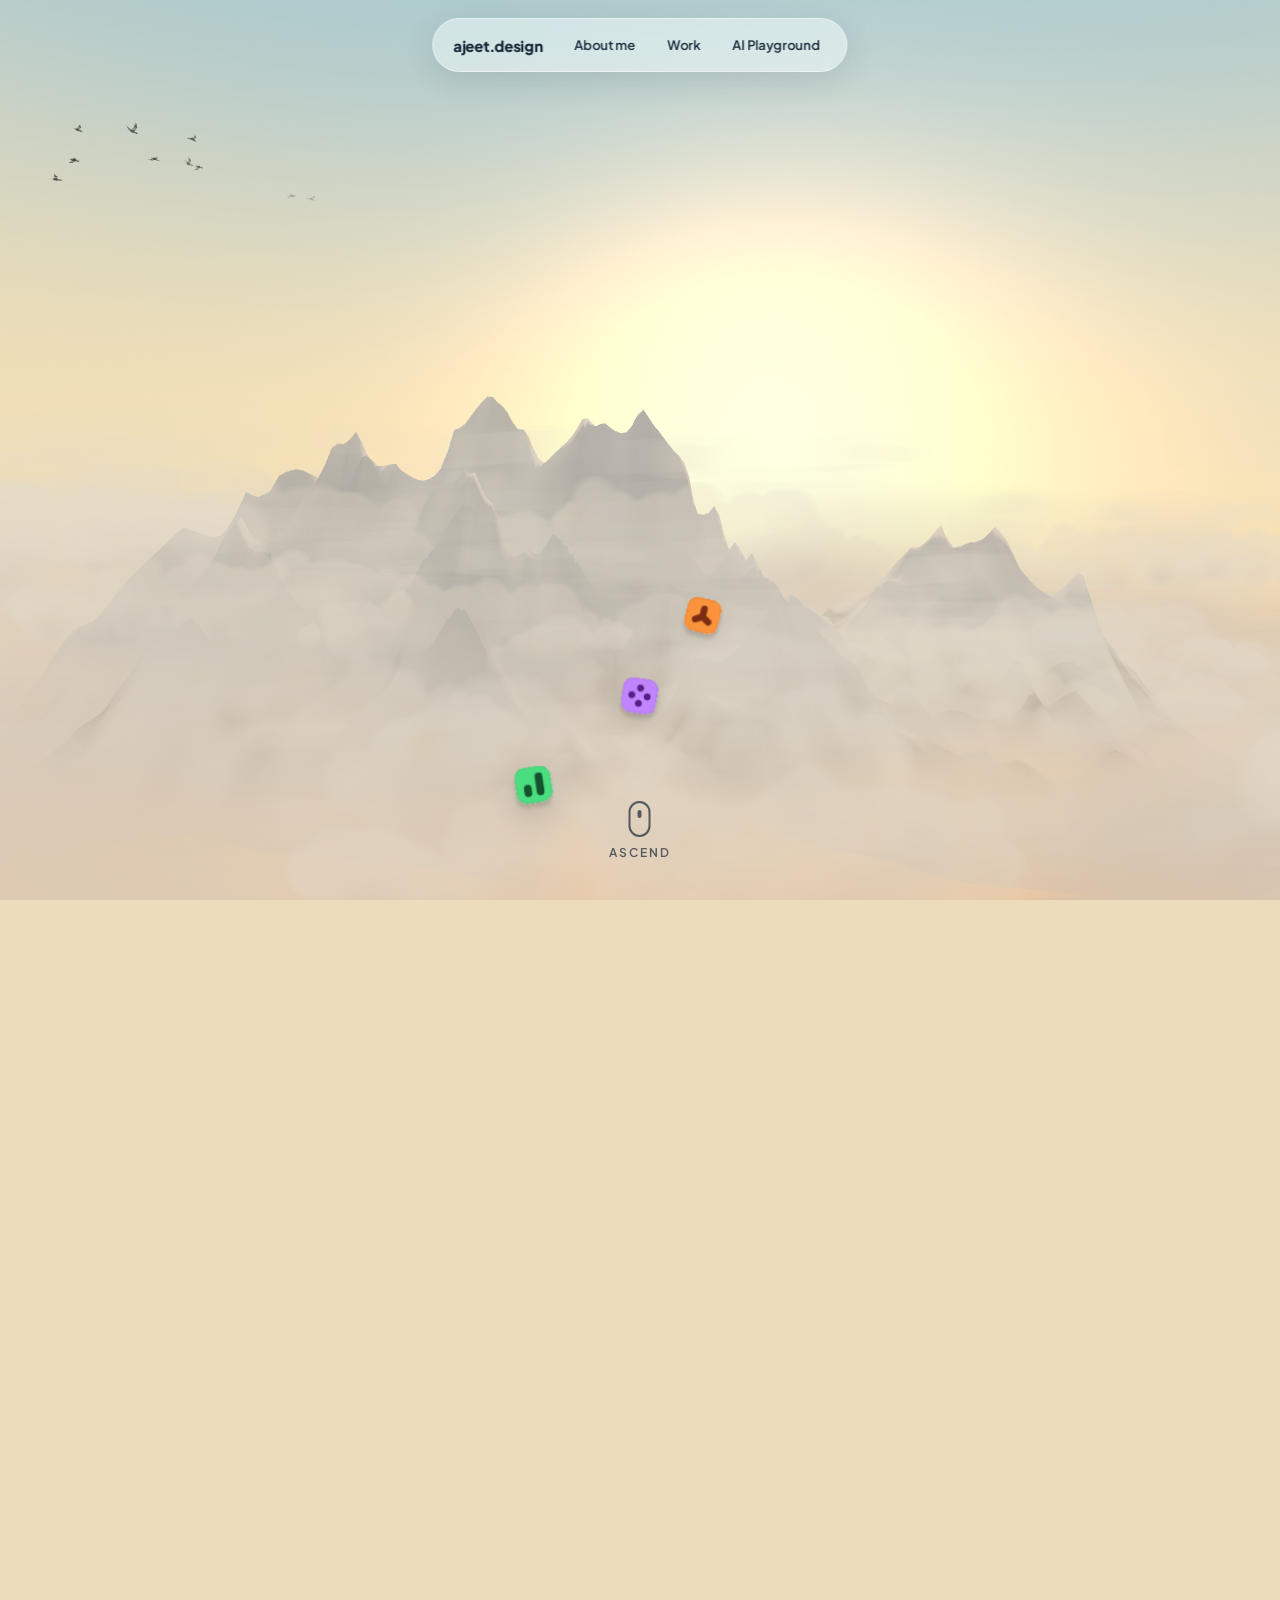
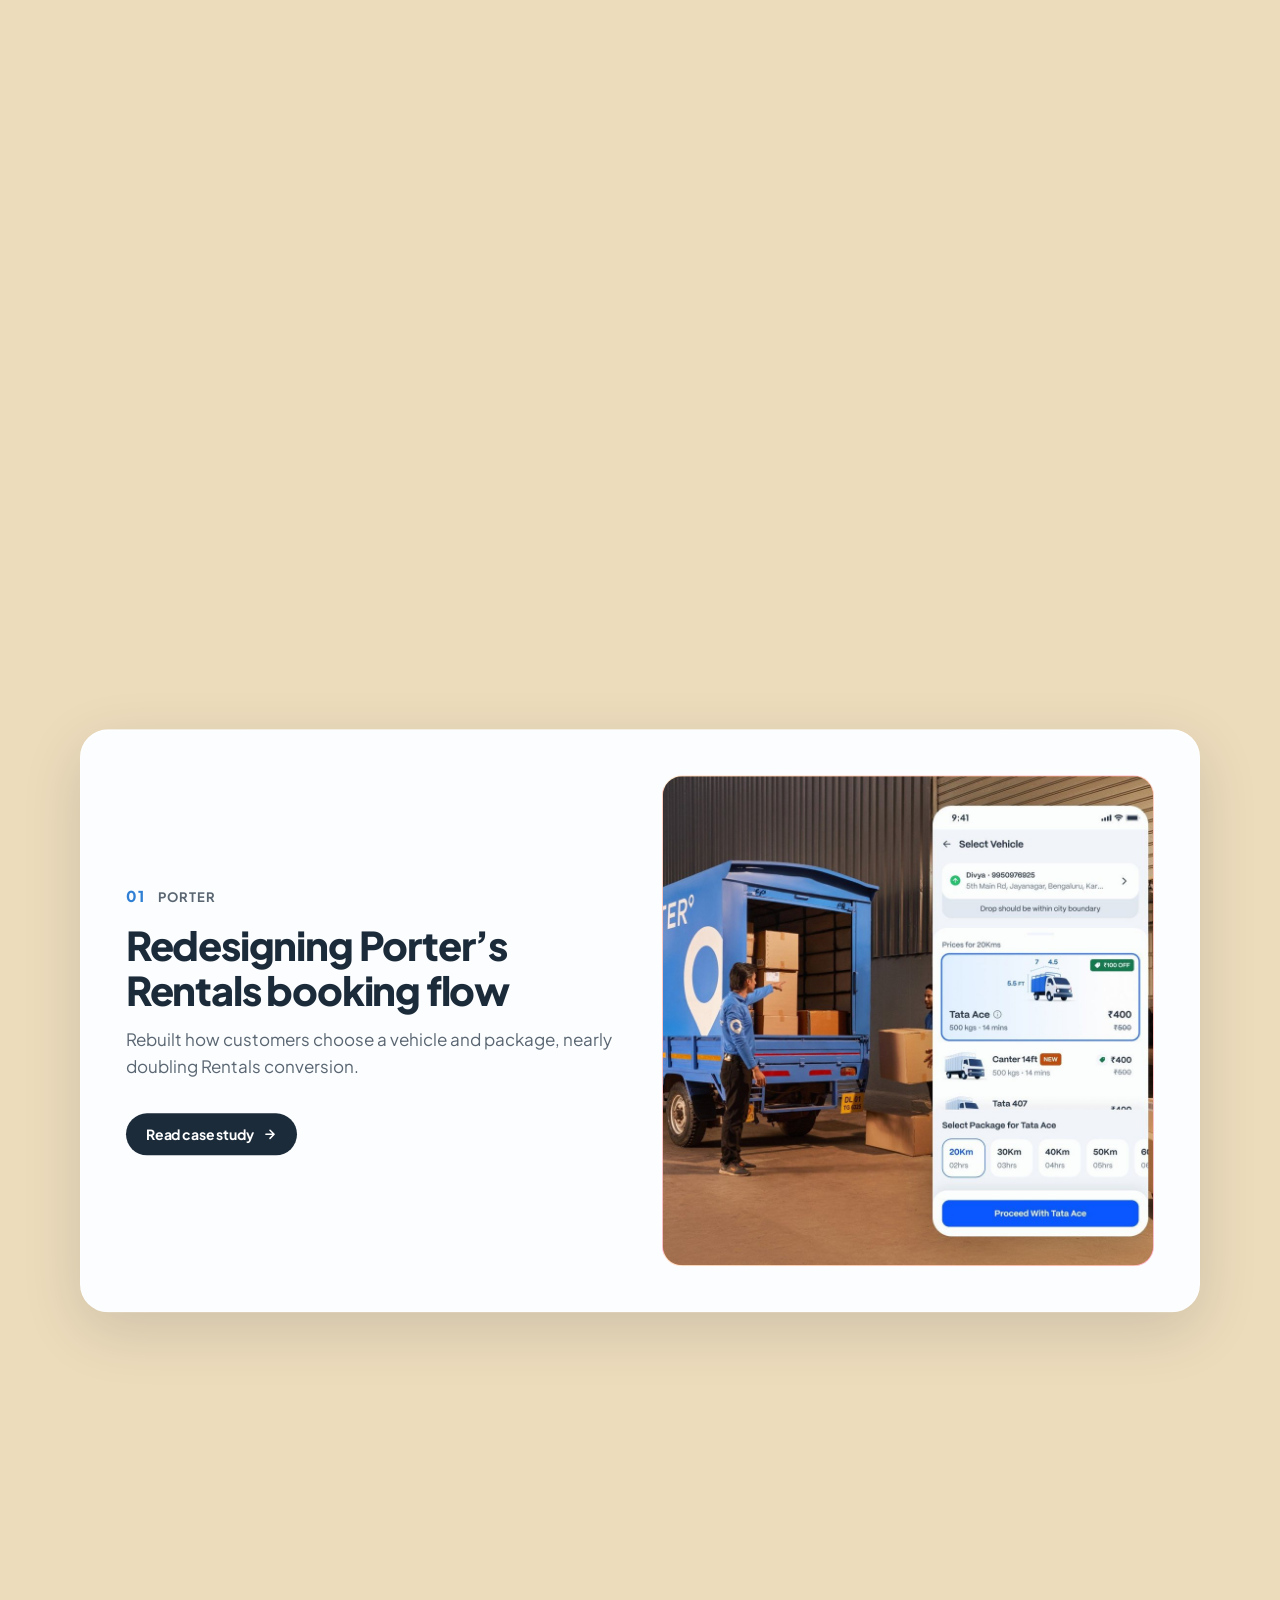
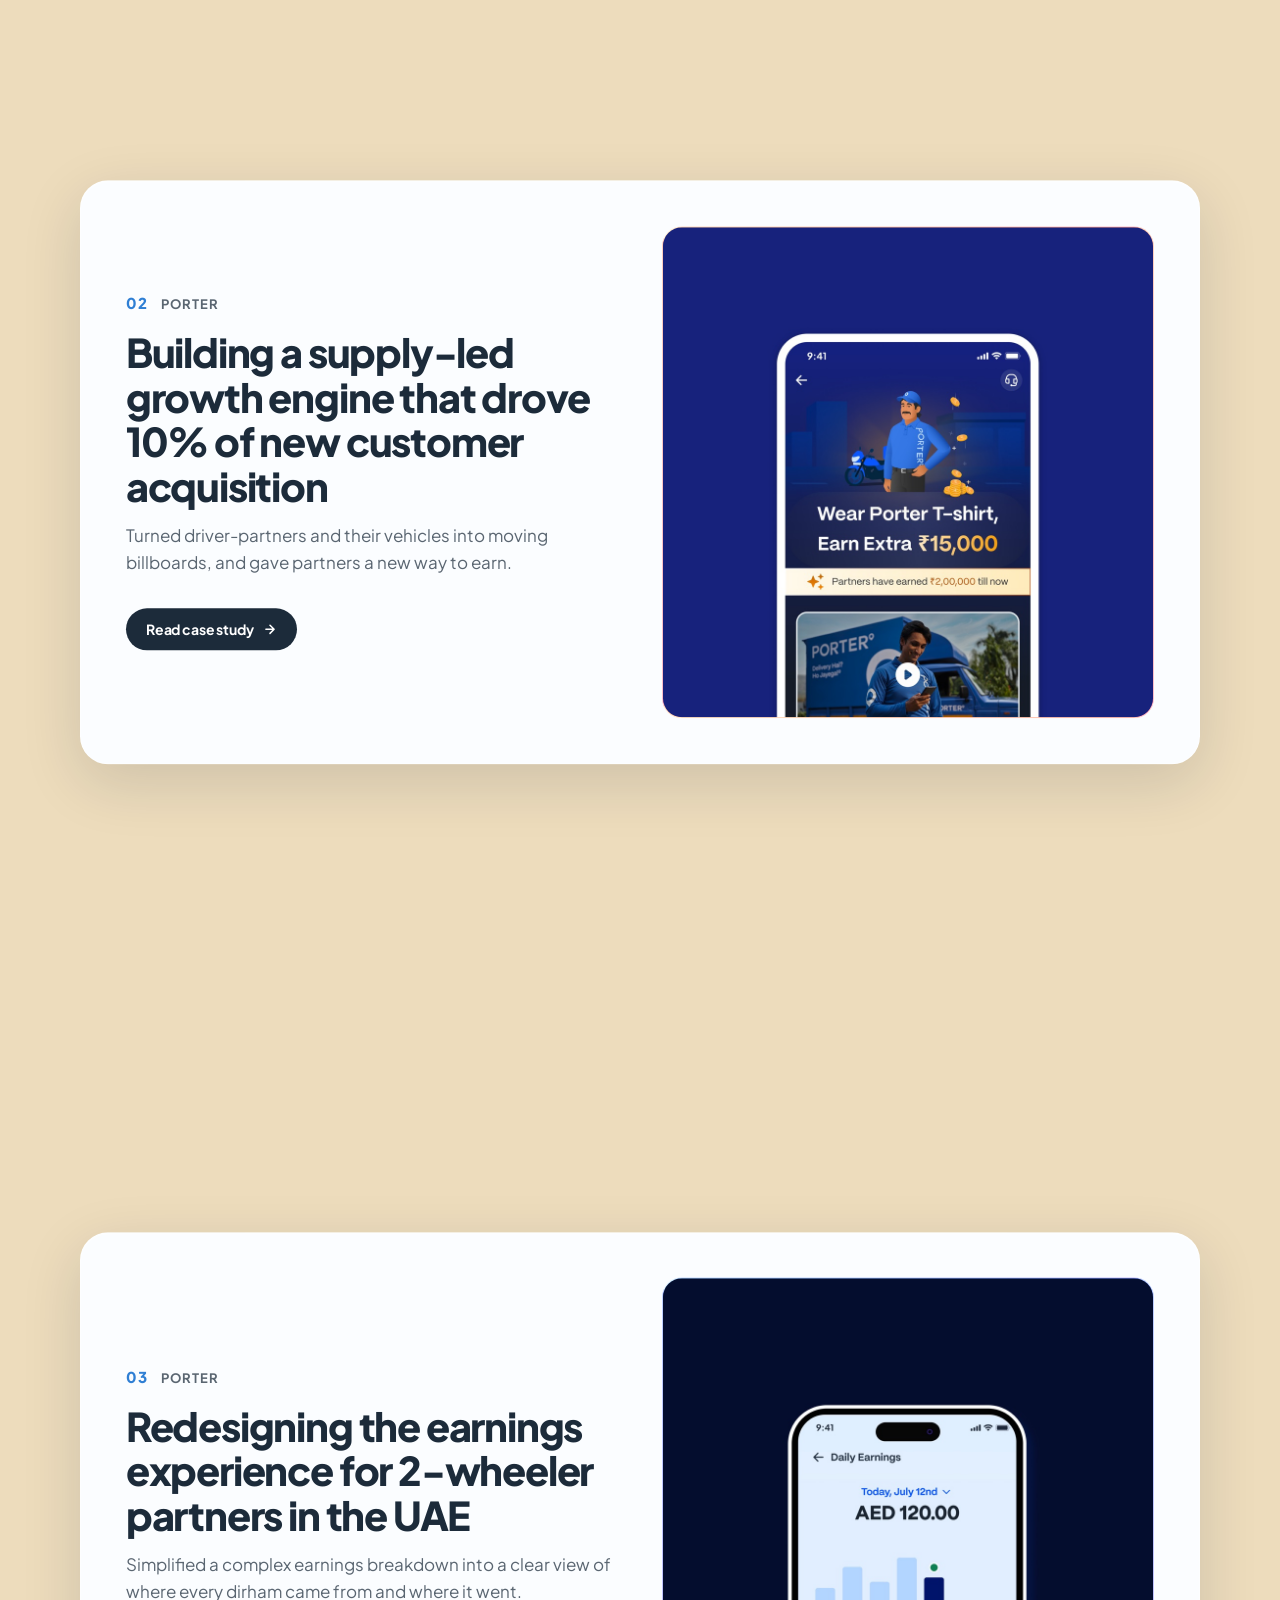
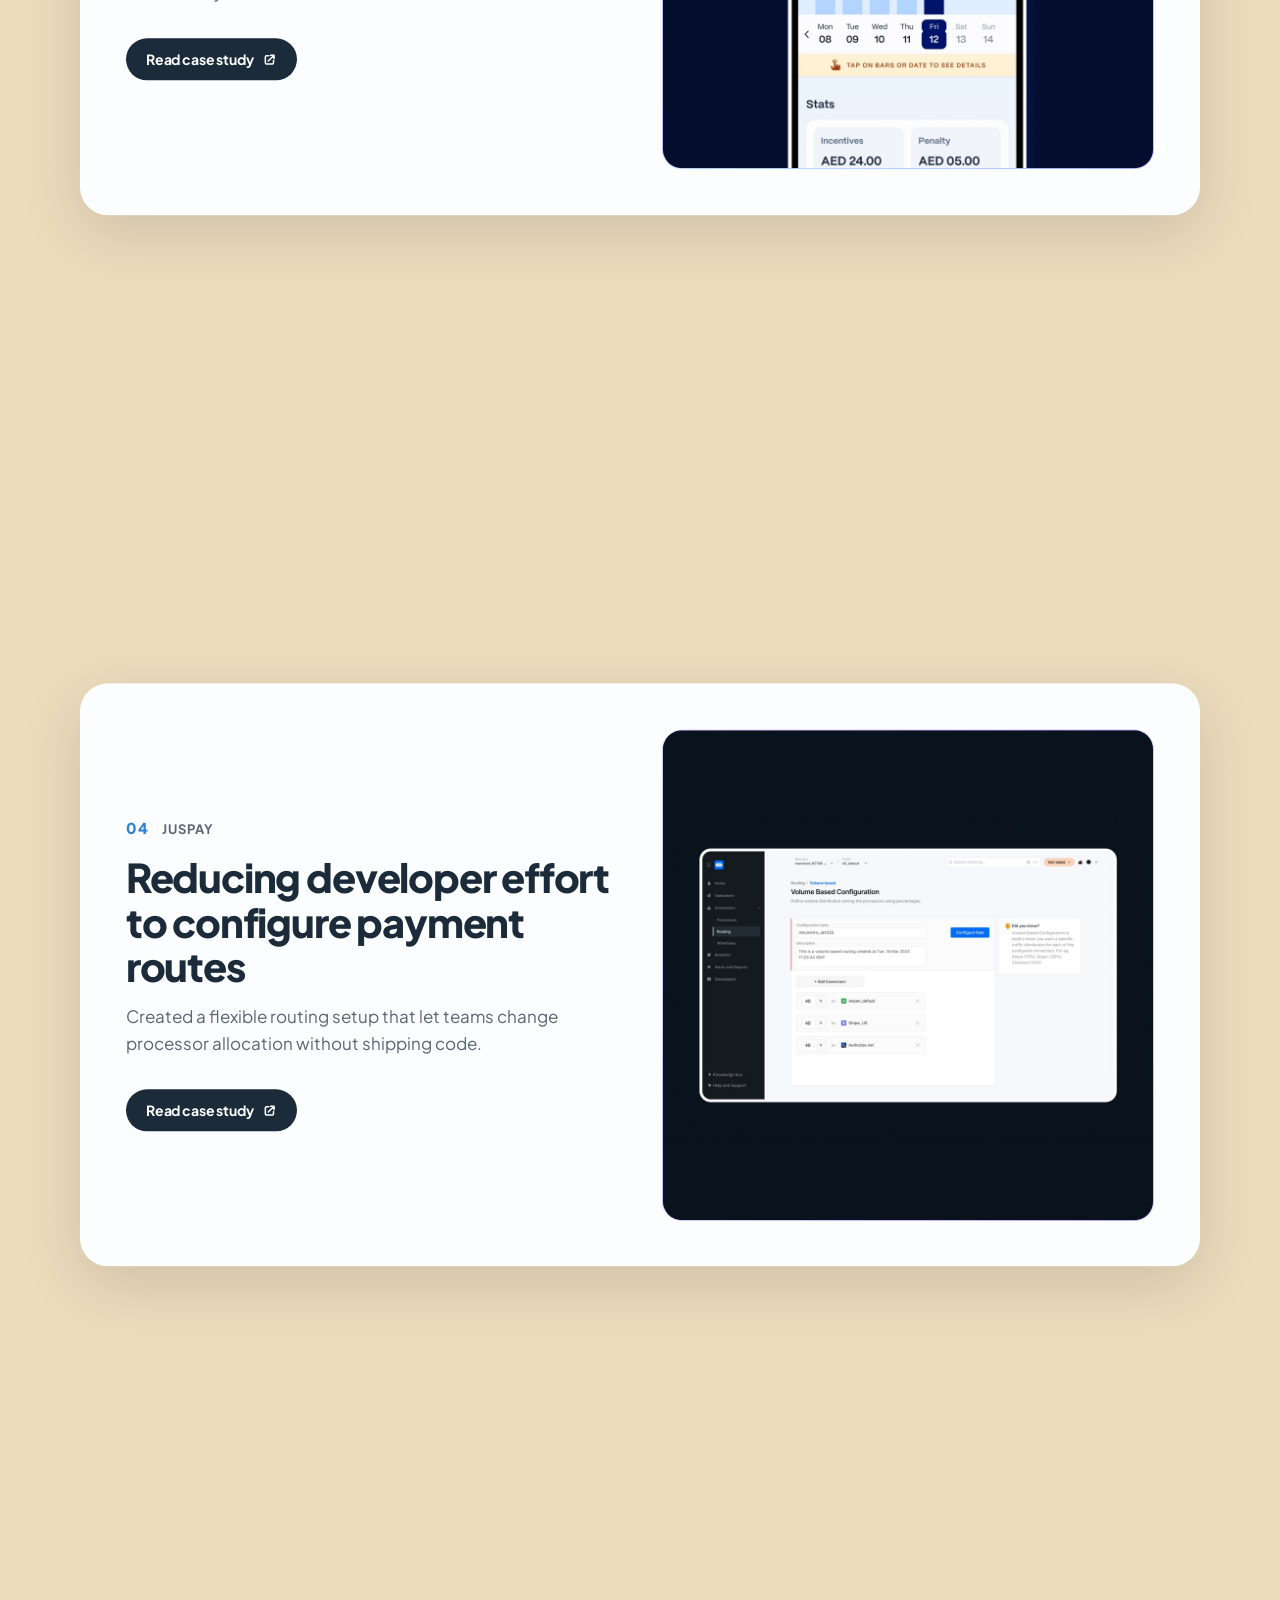
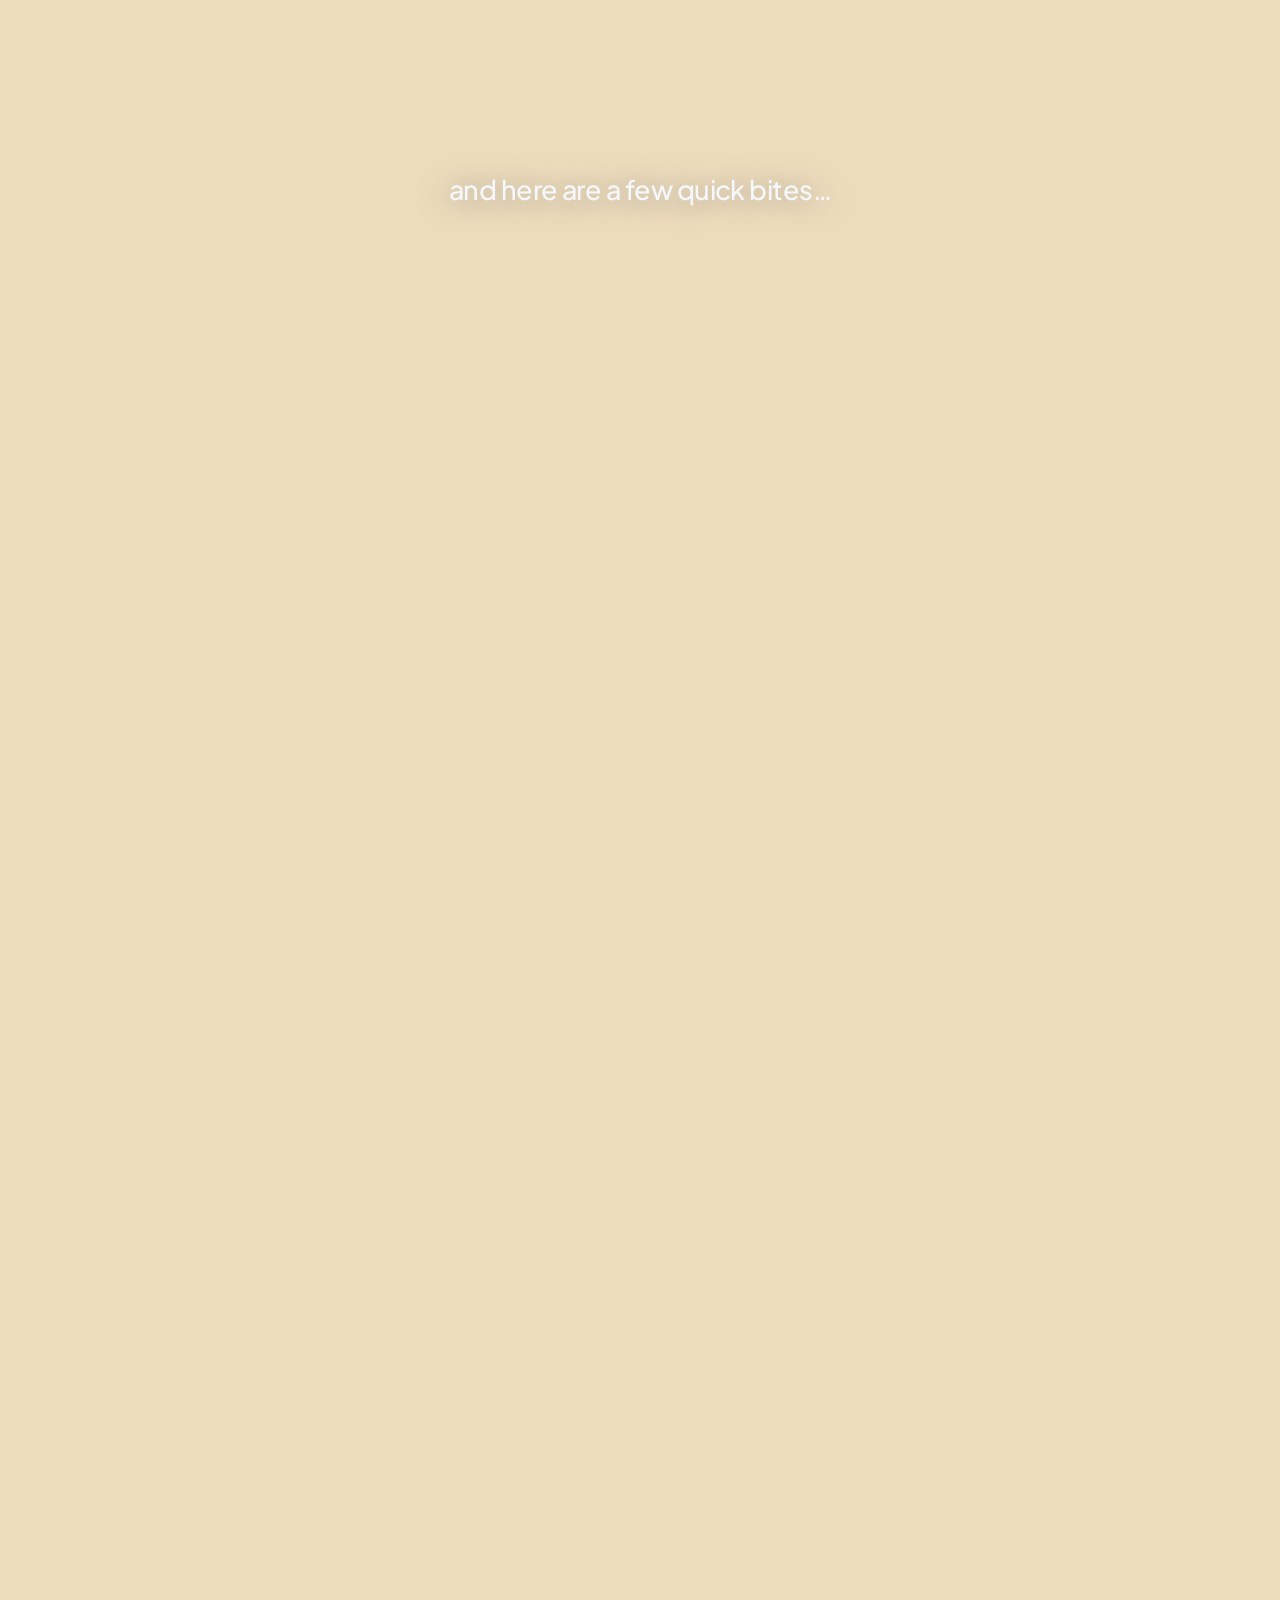
==== commit 6ea20618: "Share previews point at www.ajeet.work, the new custom domain Co-Authored-By: Claude Opus 5.5 <norep" ====
--- a/index.html
+++ b/index.html
@@ -9,14 +9,14 @@
 <meta property="og:site_name" content="Ajeet K">
 <meta property="og:title" content="Ajeet K — Senior Product Designer">
 <meta property="og:description" content="Building products used by millions across India and the UAE. Previously Juspay and Convin.ai.">
-<meta property="og:url" content="https://ajeetdesign.github.io/">
-<meta property="og:image" content="https://ajeetdesign.github.io/images/og-cover.jpg">
+<meta property="og:url" content="https://www.ajeet.work/">
+<meta property="og:image" content="https://www.ajeet.work/images/og-cover.jpg">
 <meta property="og:image:width" content="1200">
 <meta property="og:image:height" content="630">
 <meta name="twitter:card" content="summary_large_image">
 <meta name="twitter:title" content="Ajeet K — Senior Product Designer">
 <meta name="twitter:description" content="Building products used by millions across India and the UAE. Previously Juspay and Convin.ai.">
-<meta name="twitter:image" content="https://ajeetdesign.github.io/images/og-cover.jpg">
+<meta name="twitter:image" content="https://www.ajeet.work/images/og-cover.jpg">
 <link rel="icon" type="image/svg+xml" href="favicon.svg">
 <link rel="icon" type="image/png" sizes="32x32" href="images/favicon-32.png">
 <link rel="apple-touch-icon" href="images/apple-touch-icon.png">
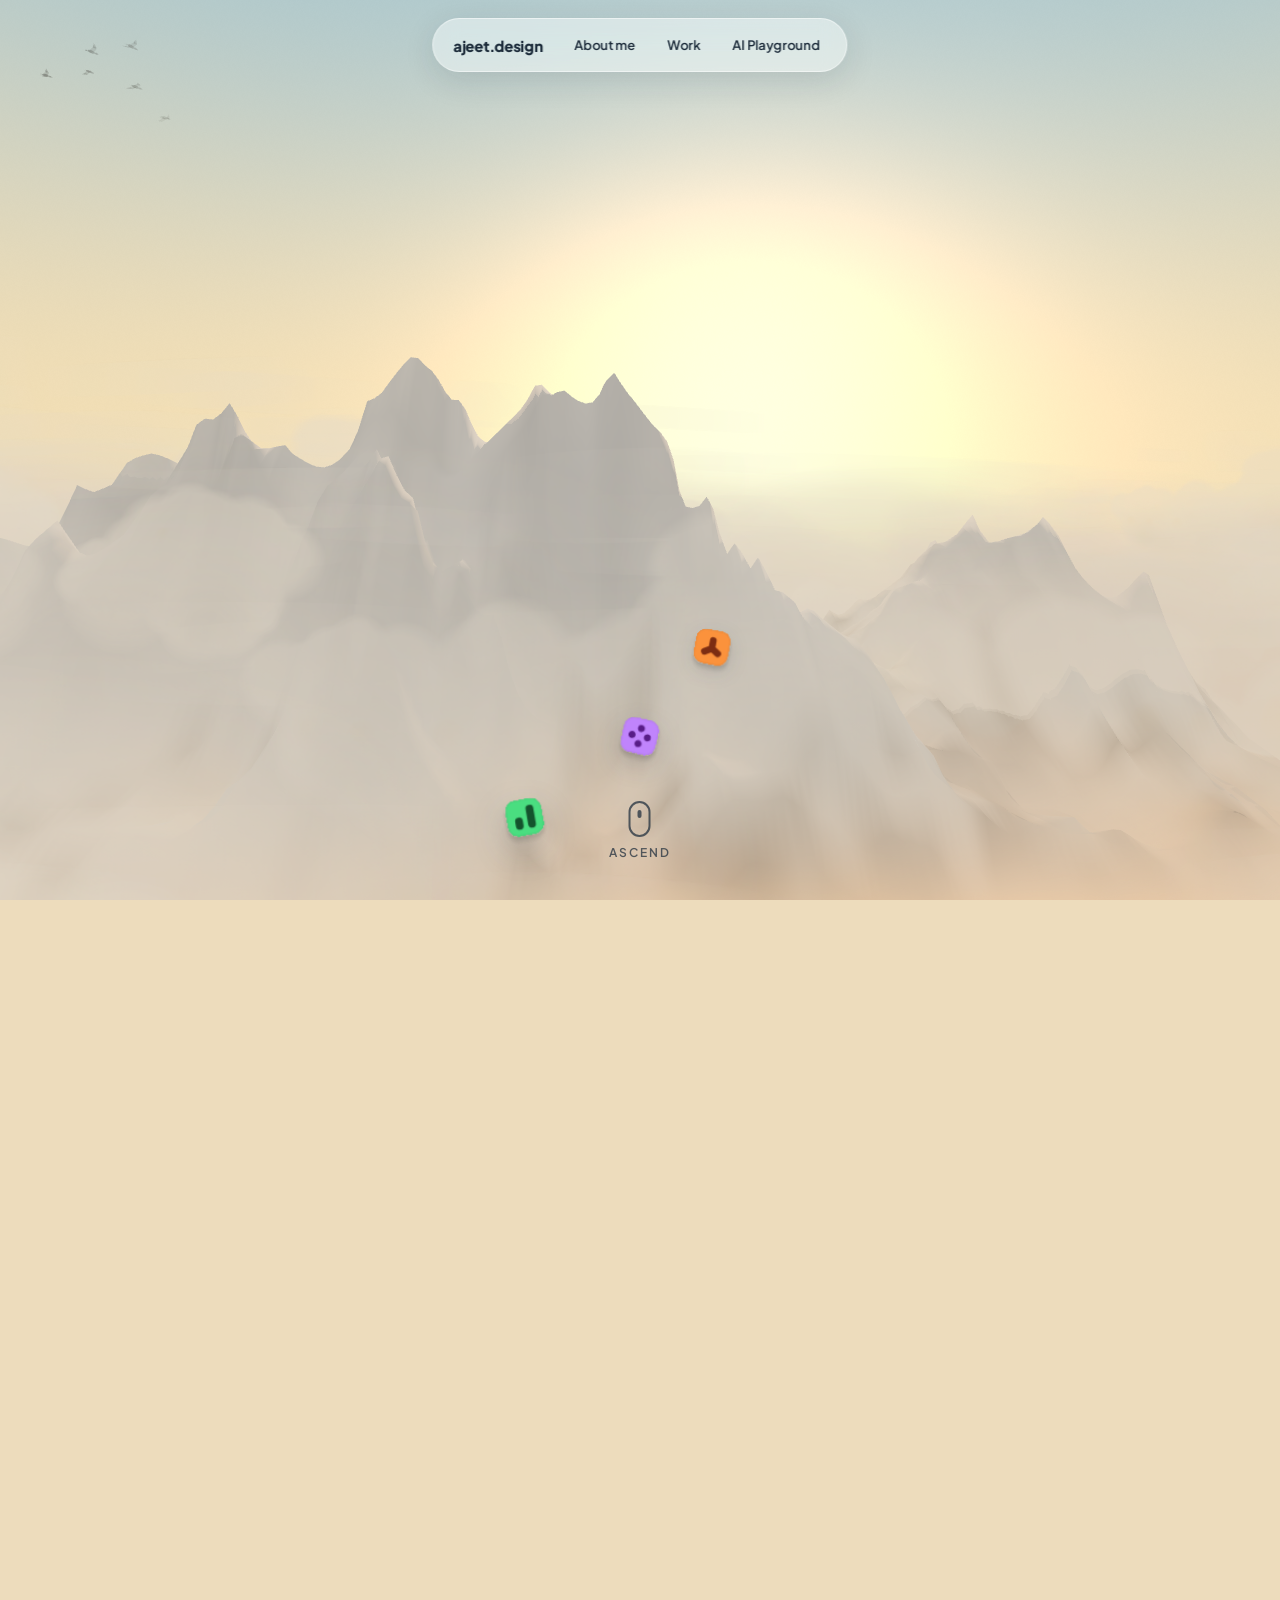
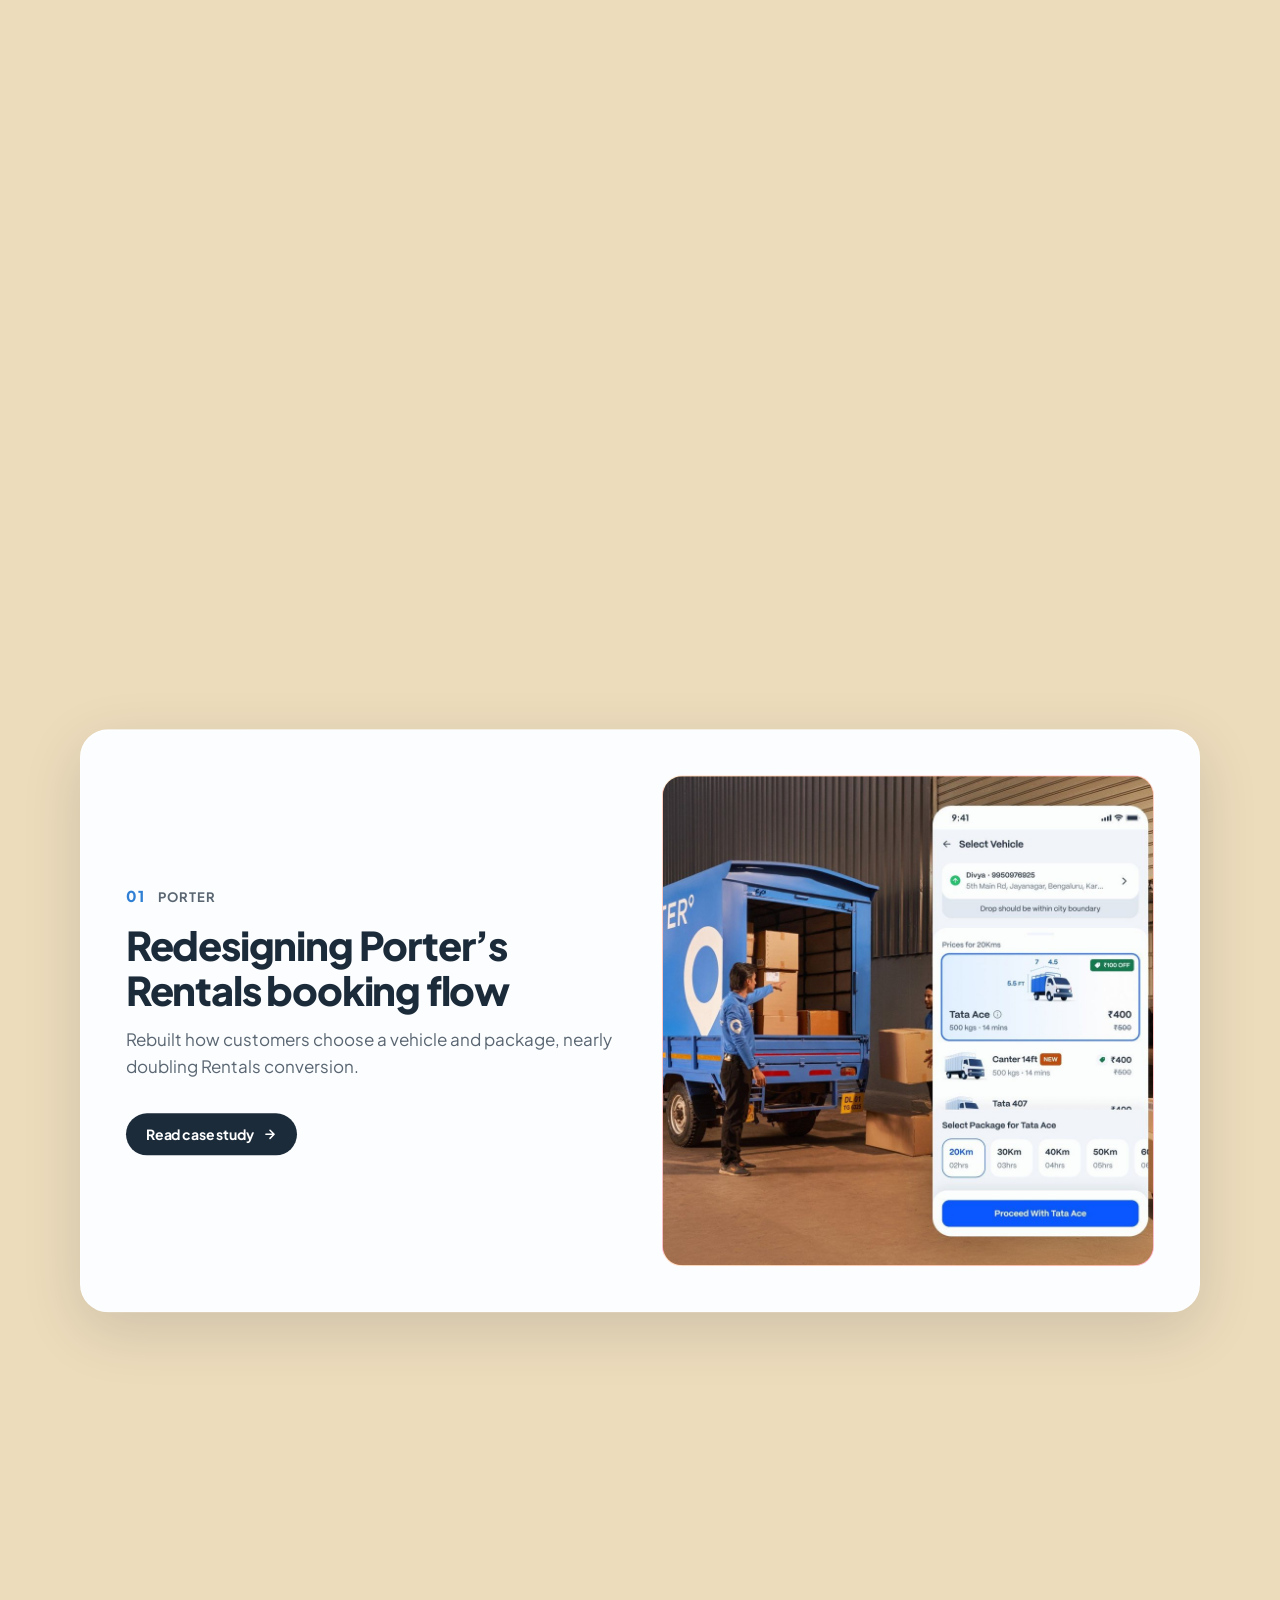
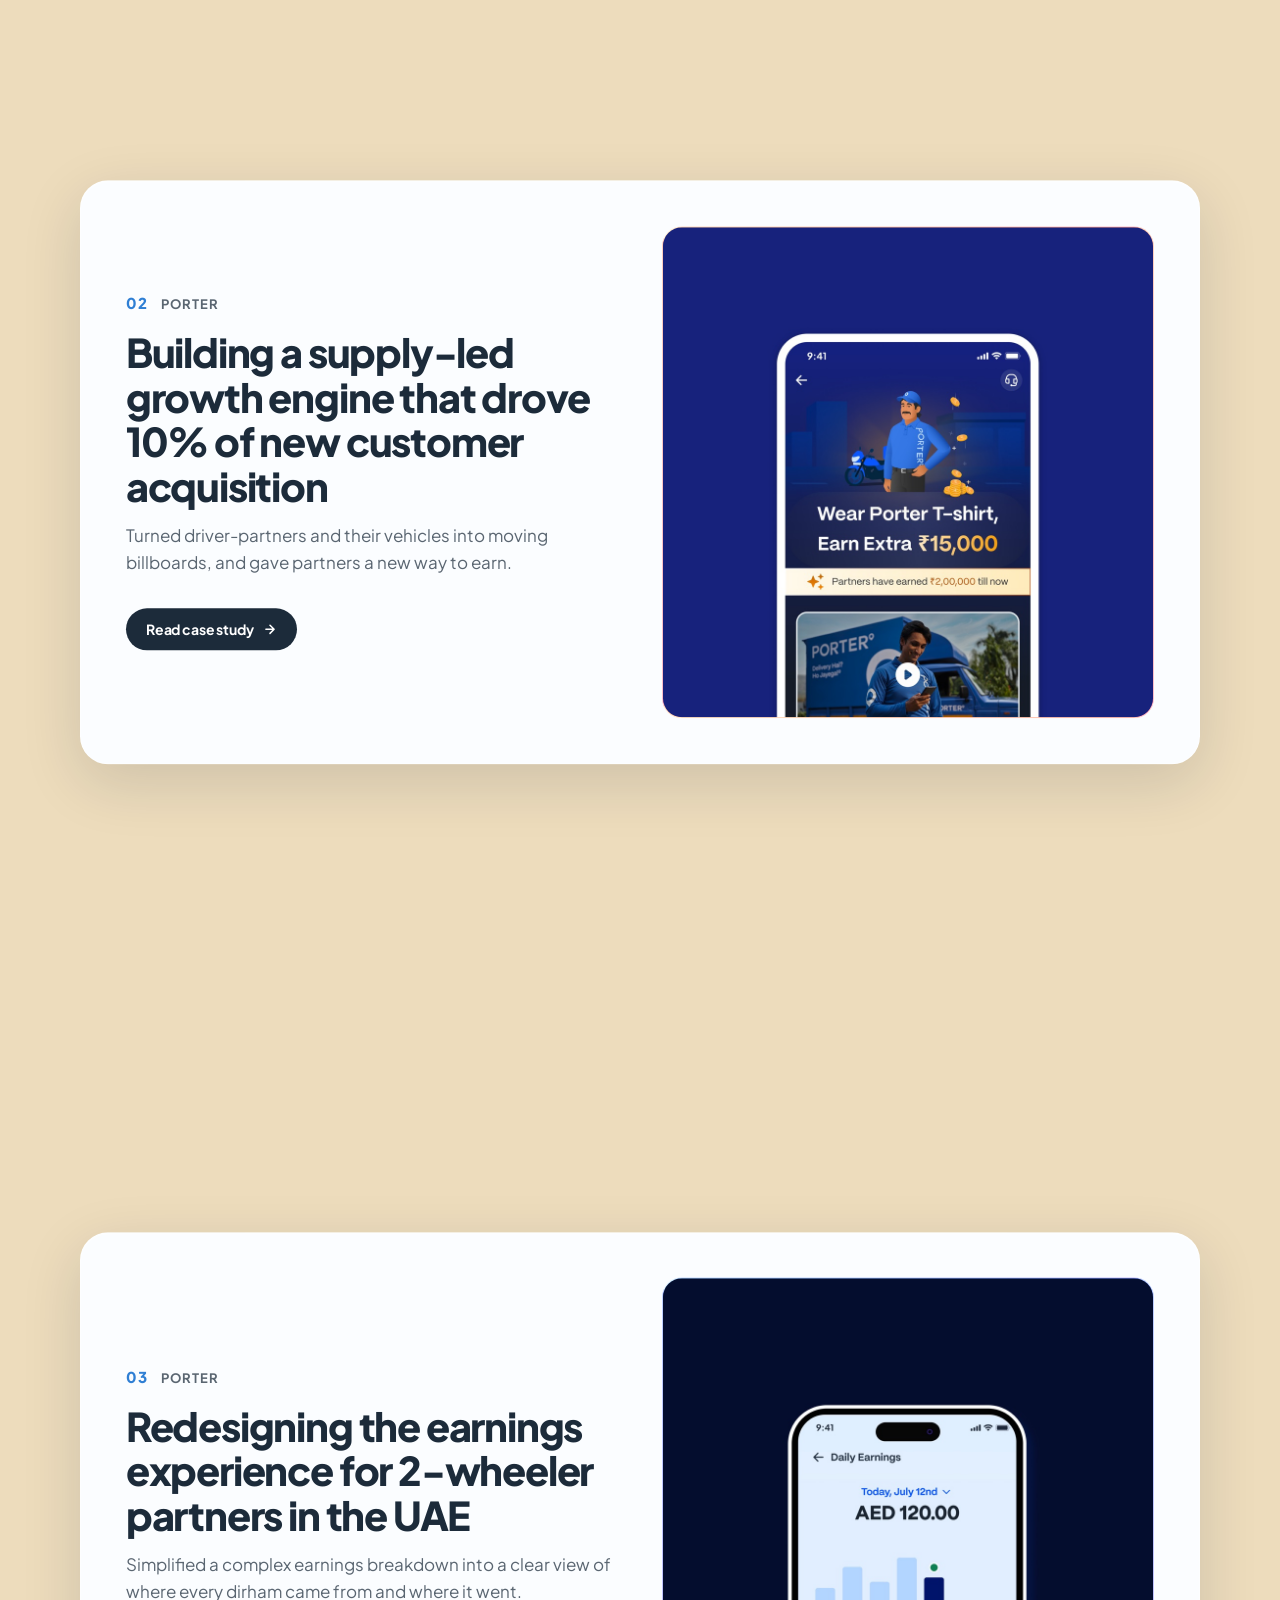
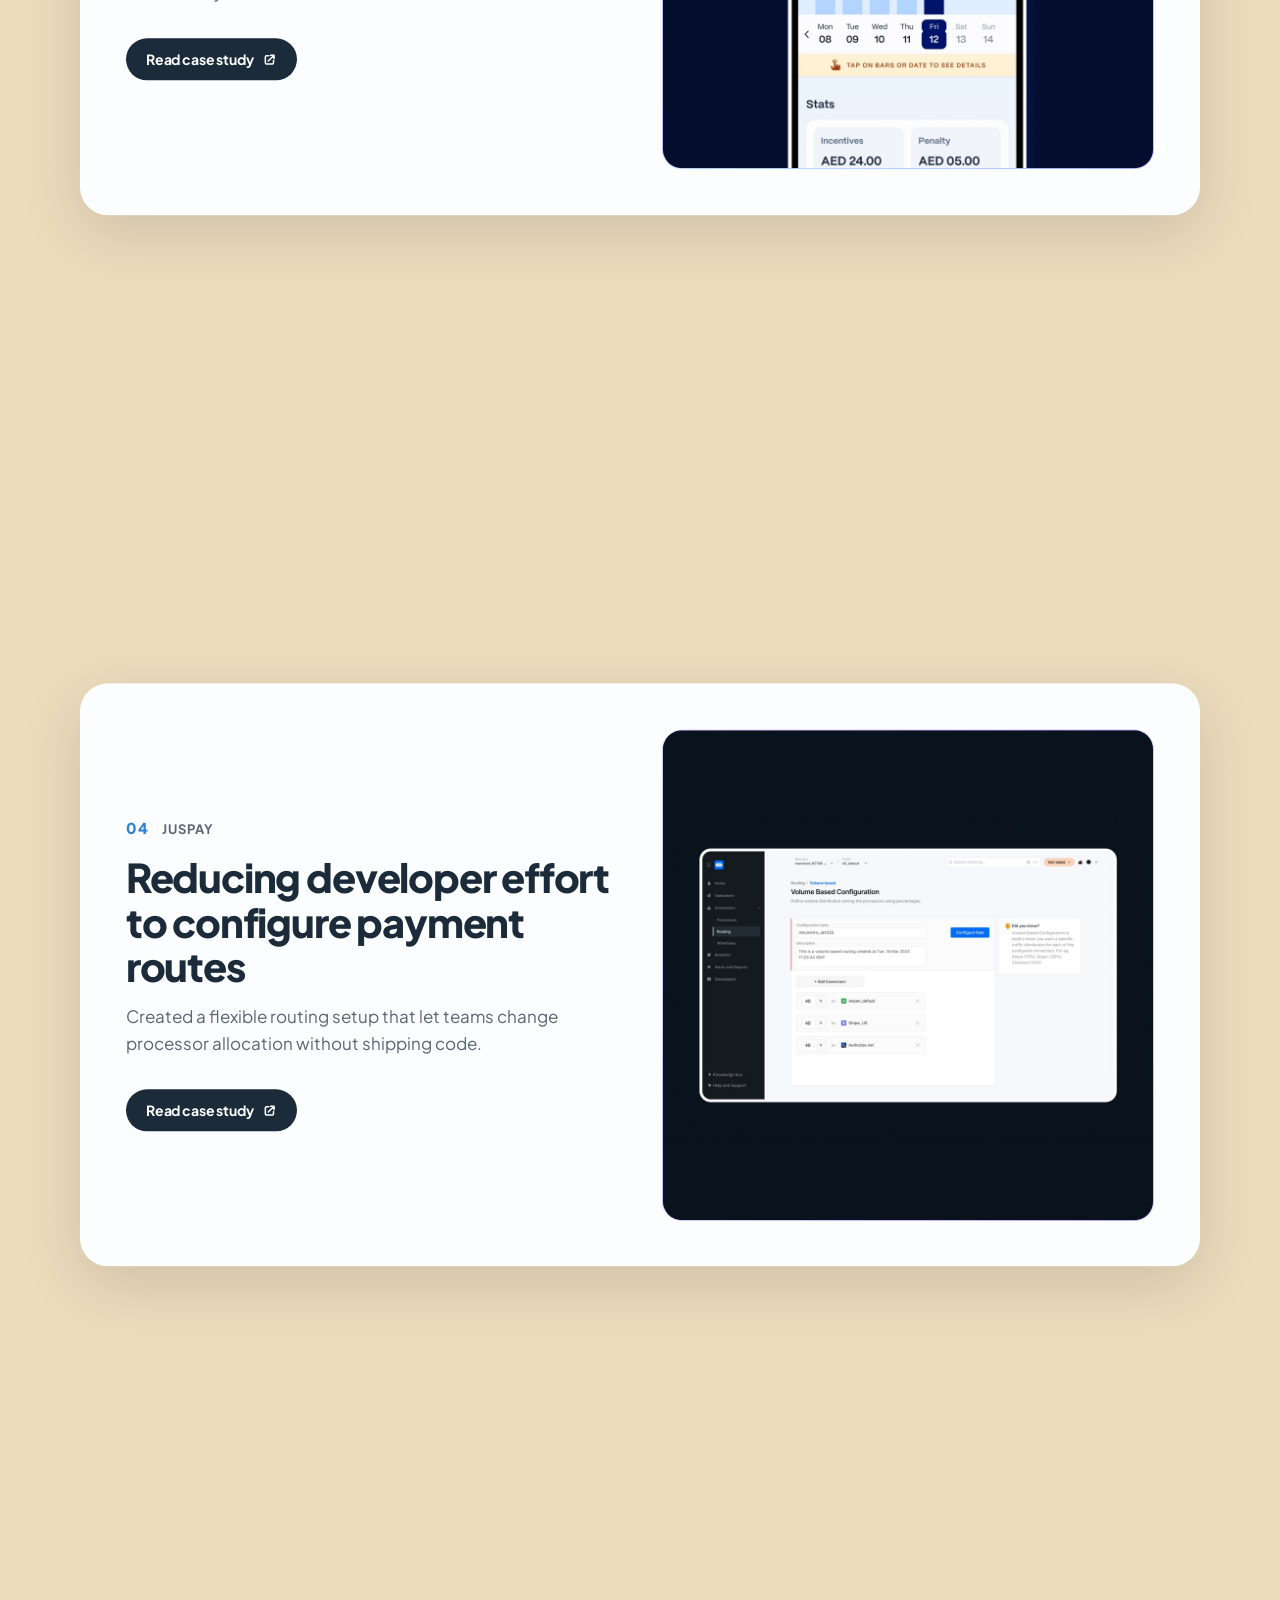
==== commit 265ca001: "Analytics reports under www.ajeet.work Co-Authored-By: Claude Opus 5.5 <noreply@anthropic.com>" ====
--- a/index.html
+++ b/index.html
@@ -1108,7 +1108,7 @@
      stub precedes the deferred script. data-domain must match whatever's
      registered in Plausible; there's no CNAME in this repo, so it's the
      default GitHub Pages domain. -->
-<script defer data-domain="ajeetdesign.github.io" src="https://plausible.io/js/script.js"></script>
+<script defer data-domain="www.ajeet.work" src="https://plausible.io/js/script.js"></script>
 <script src="js/analytics.js"></script>
 </head>
 <body>
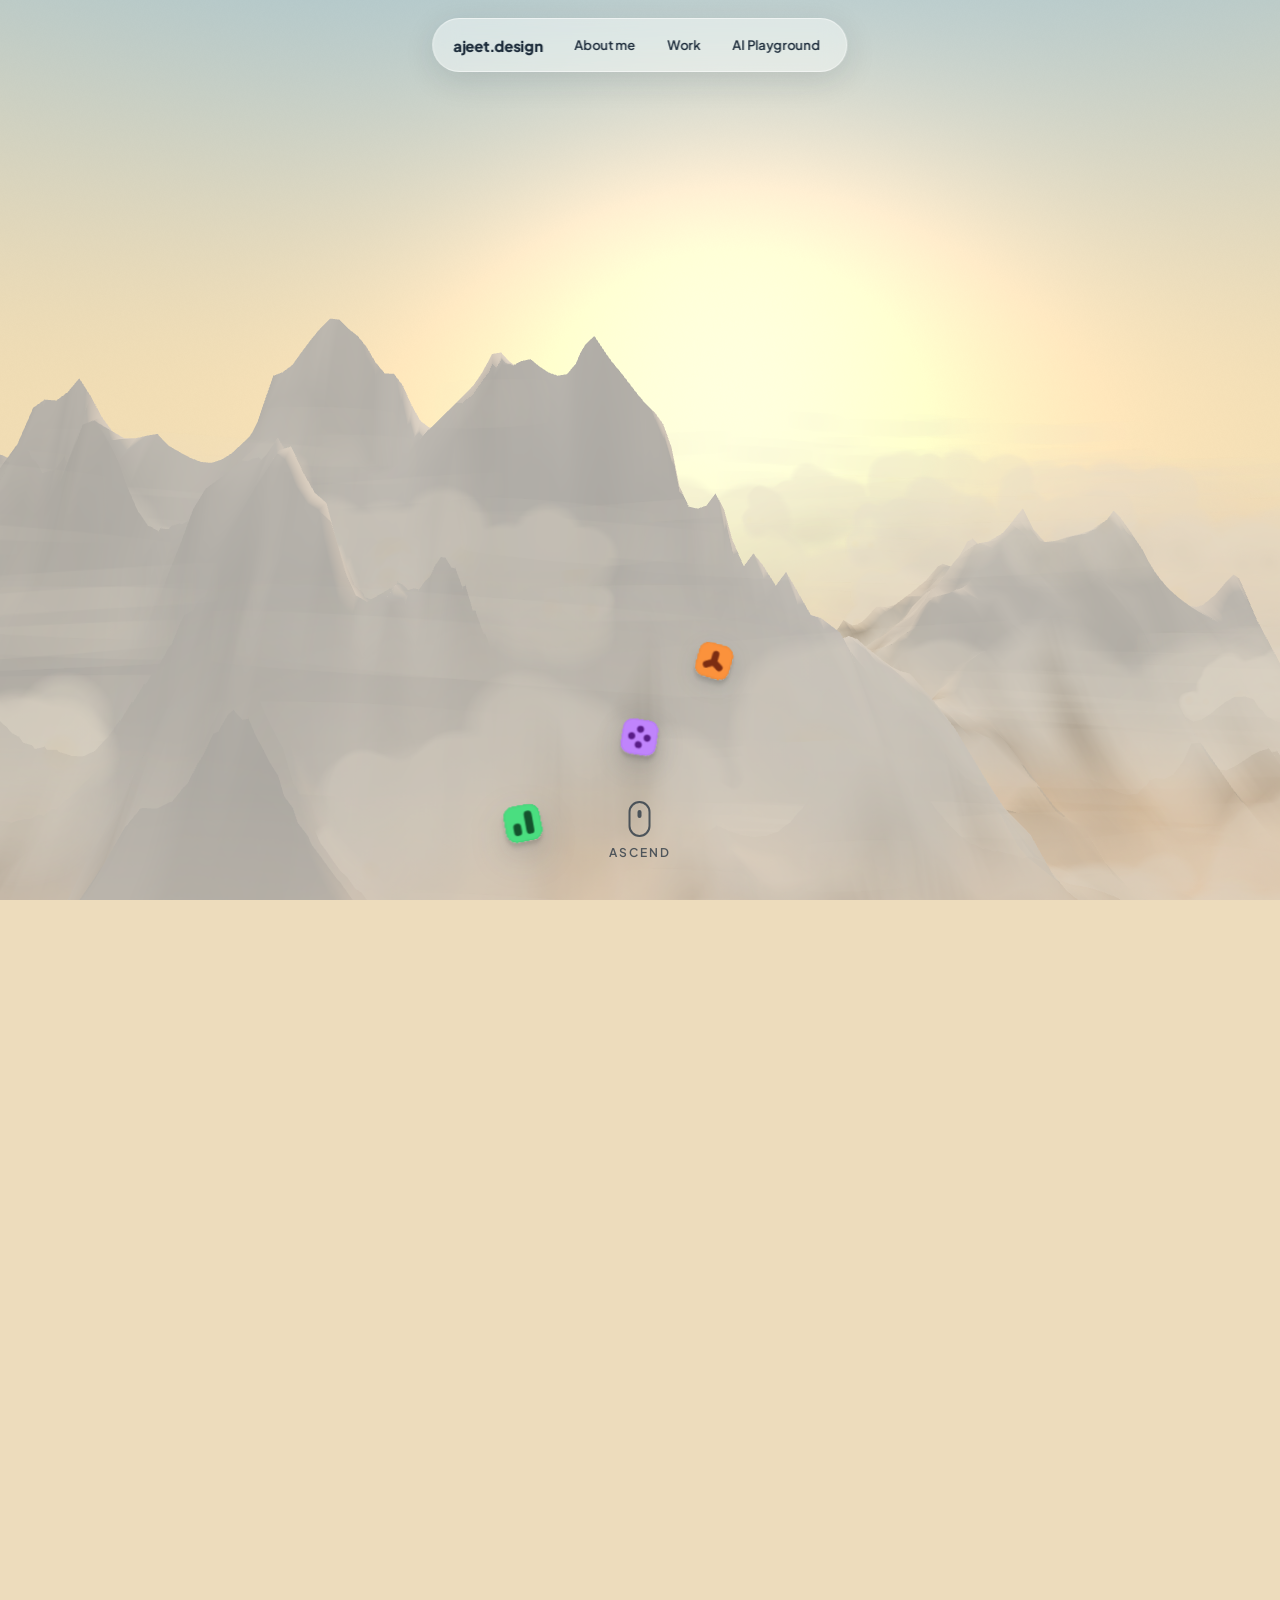
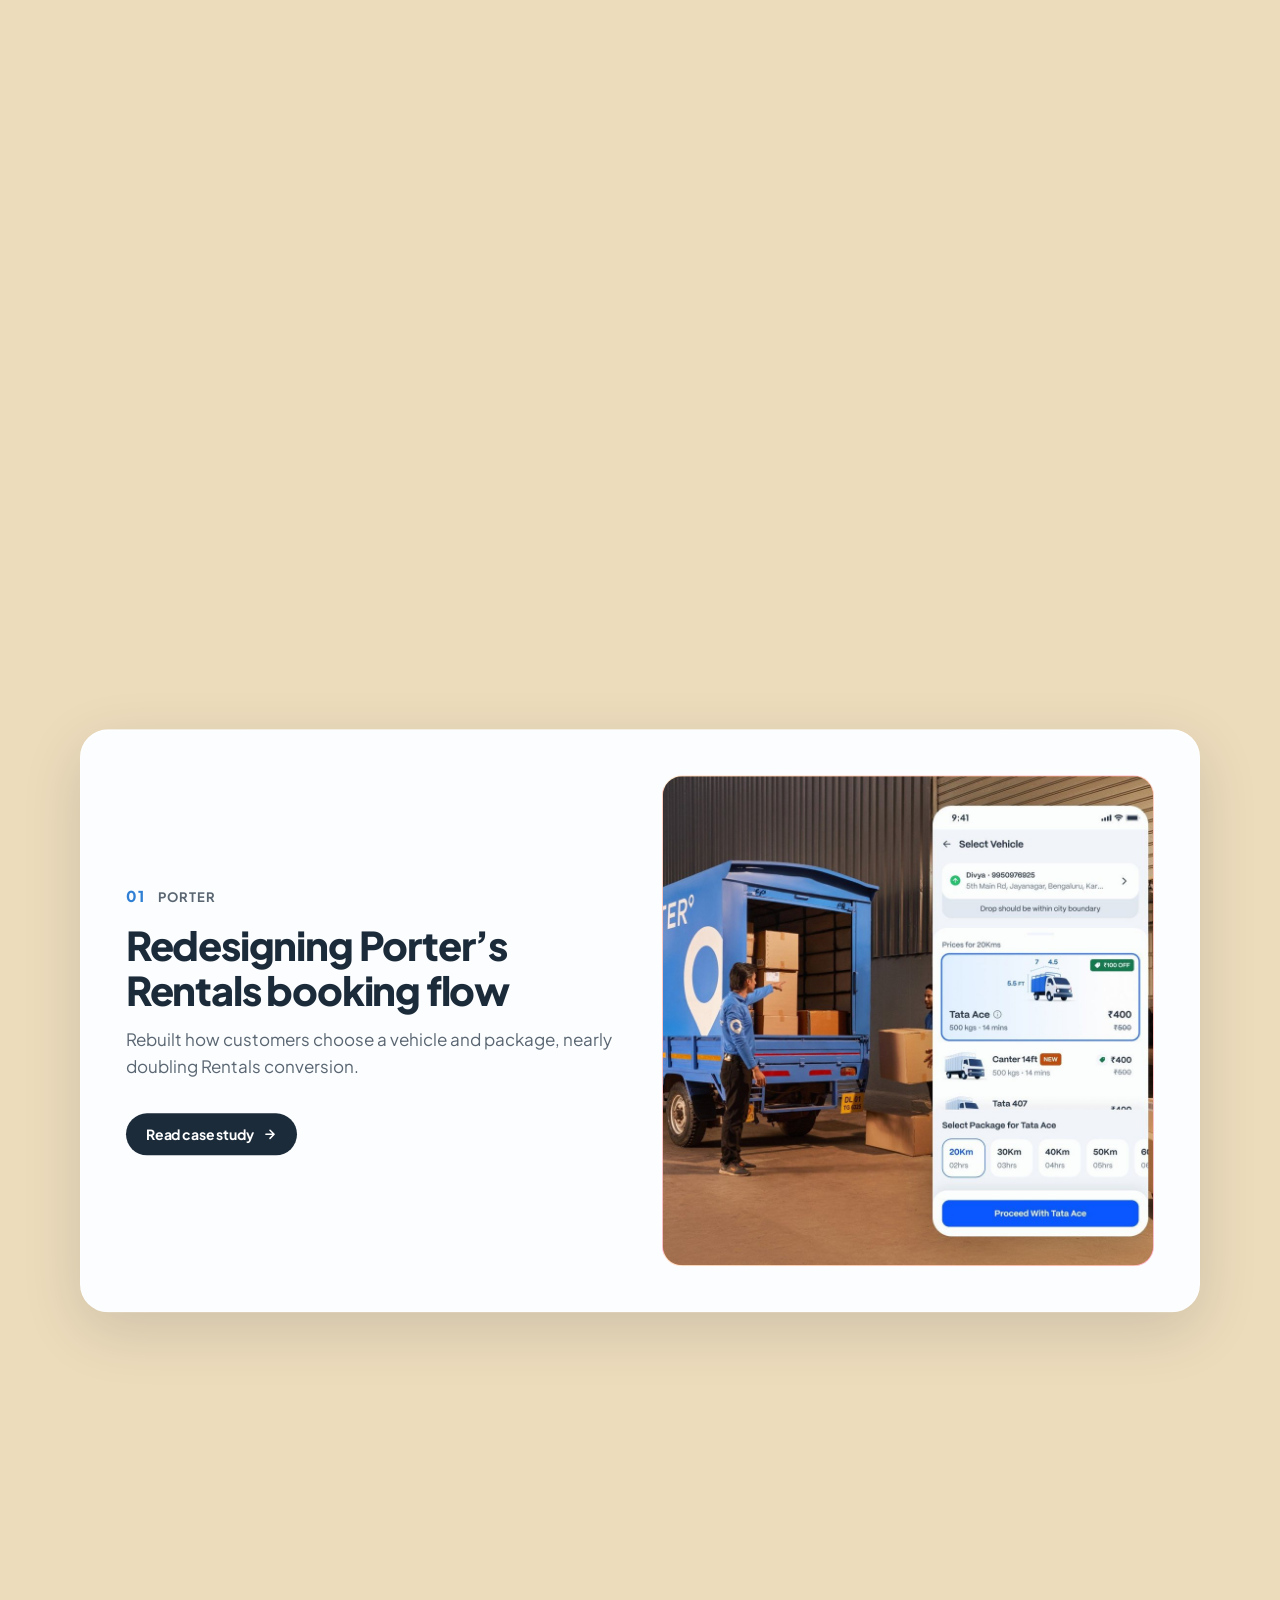
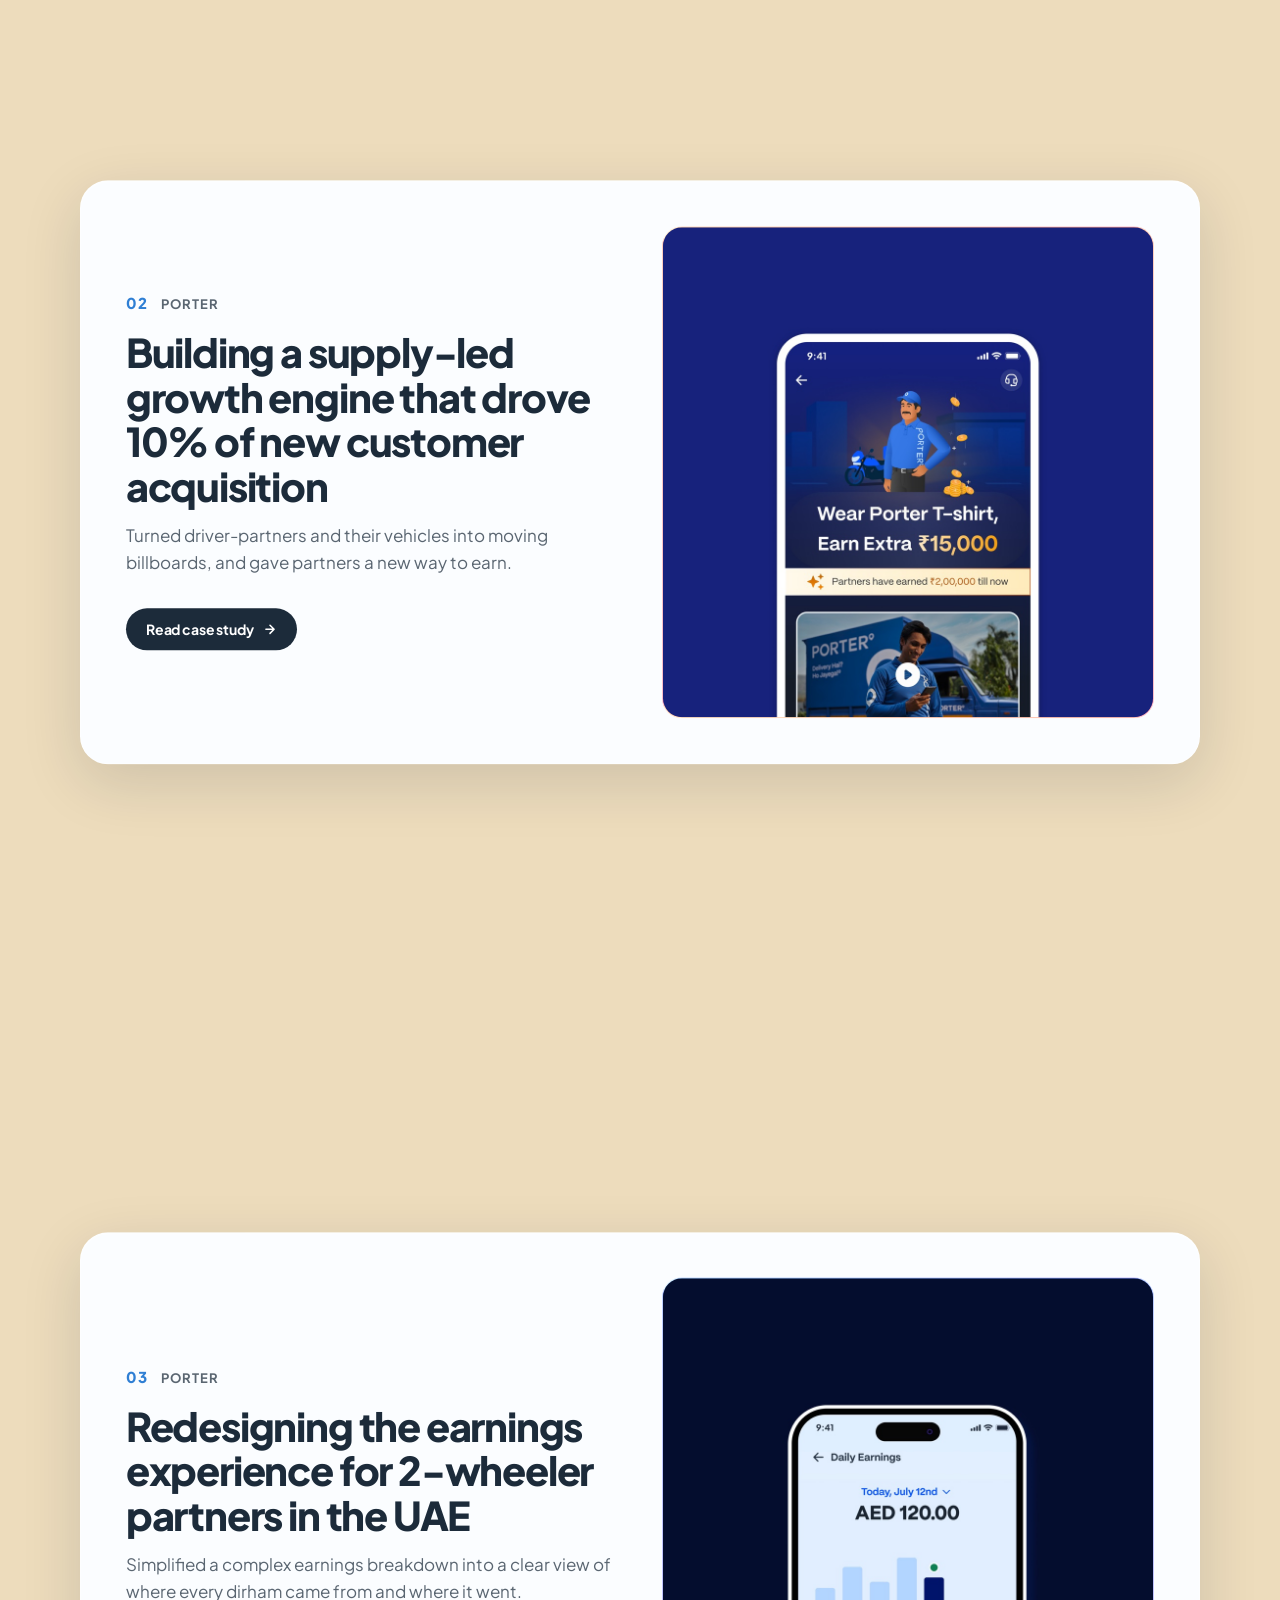
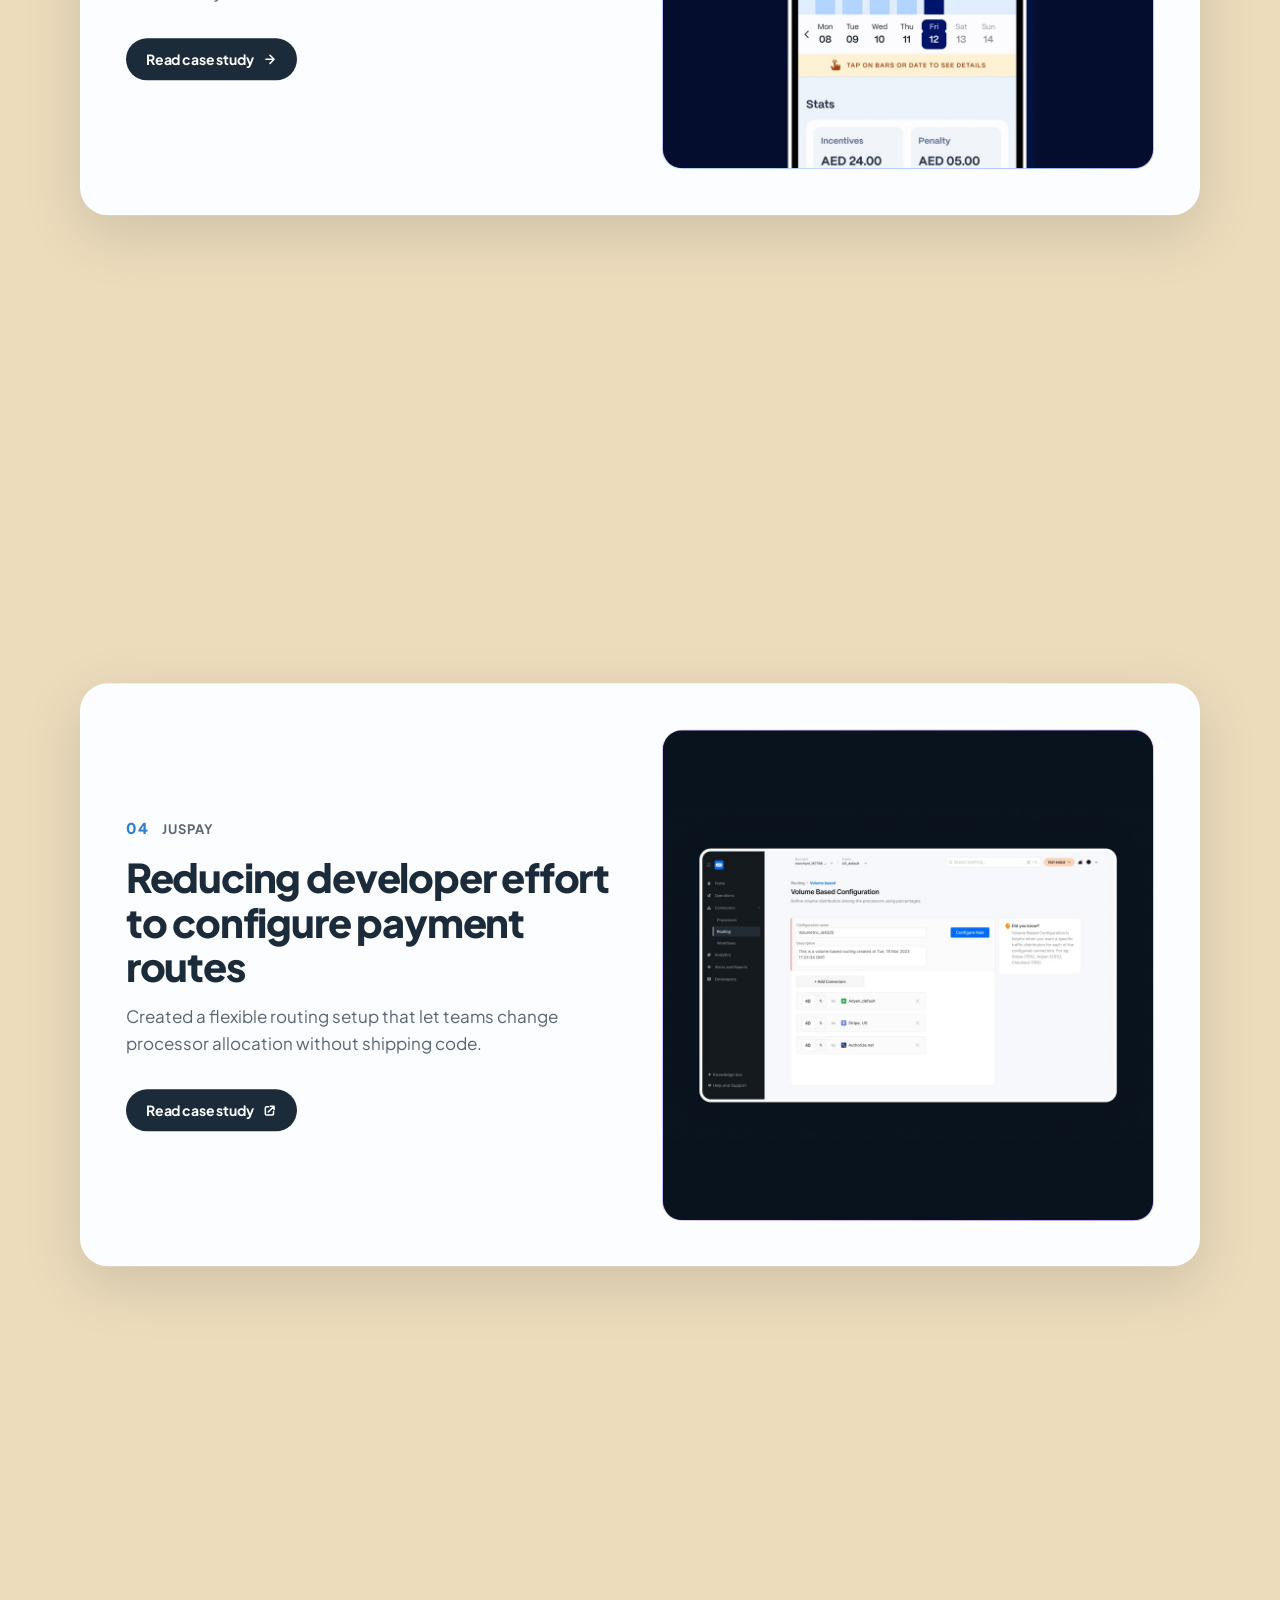
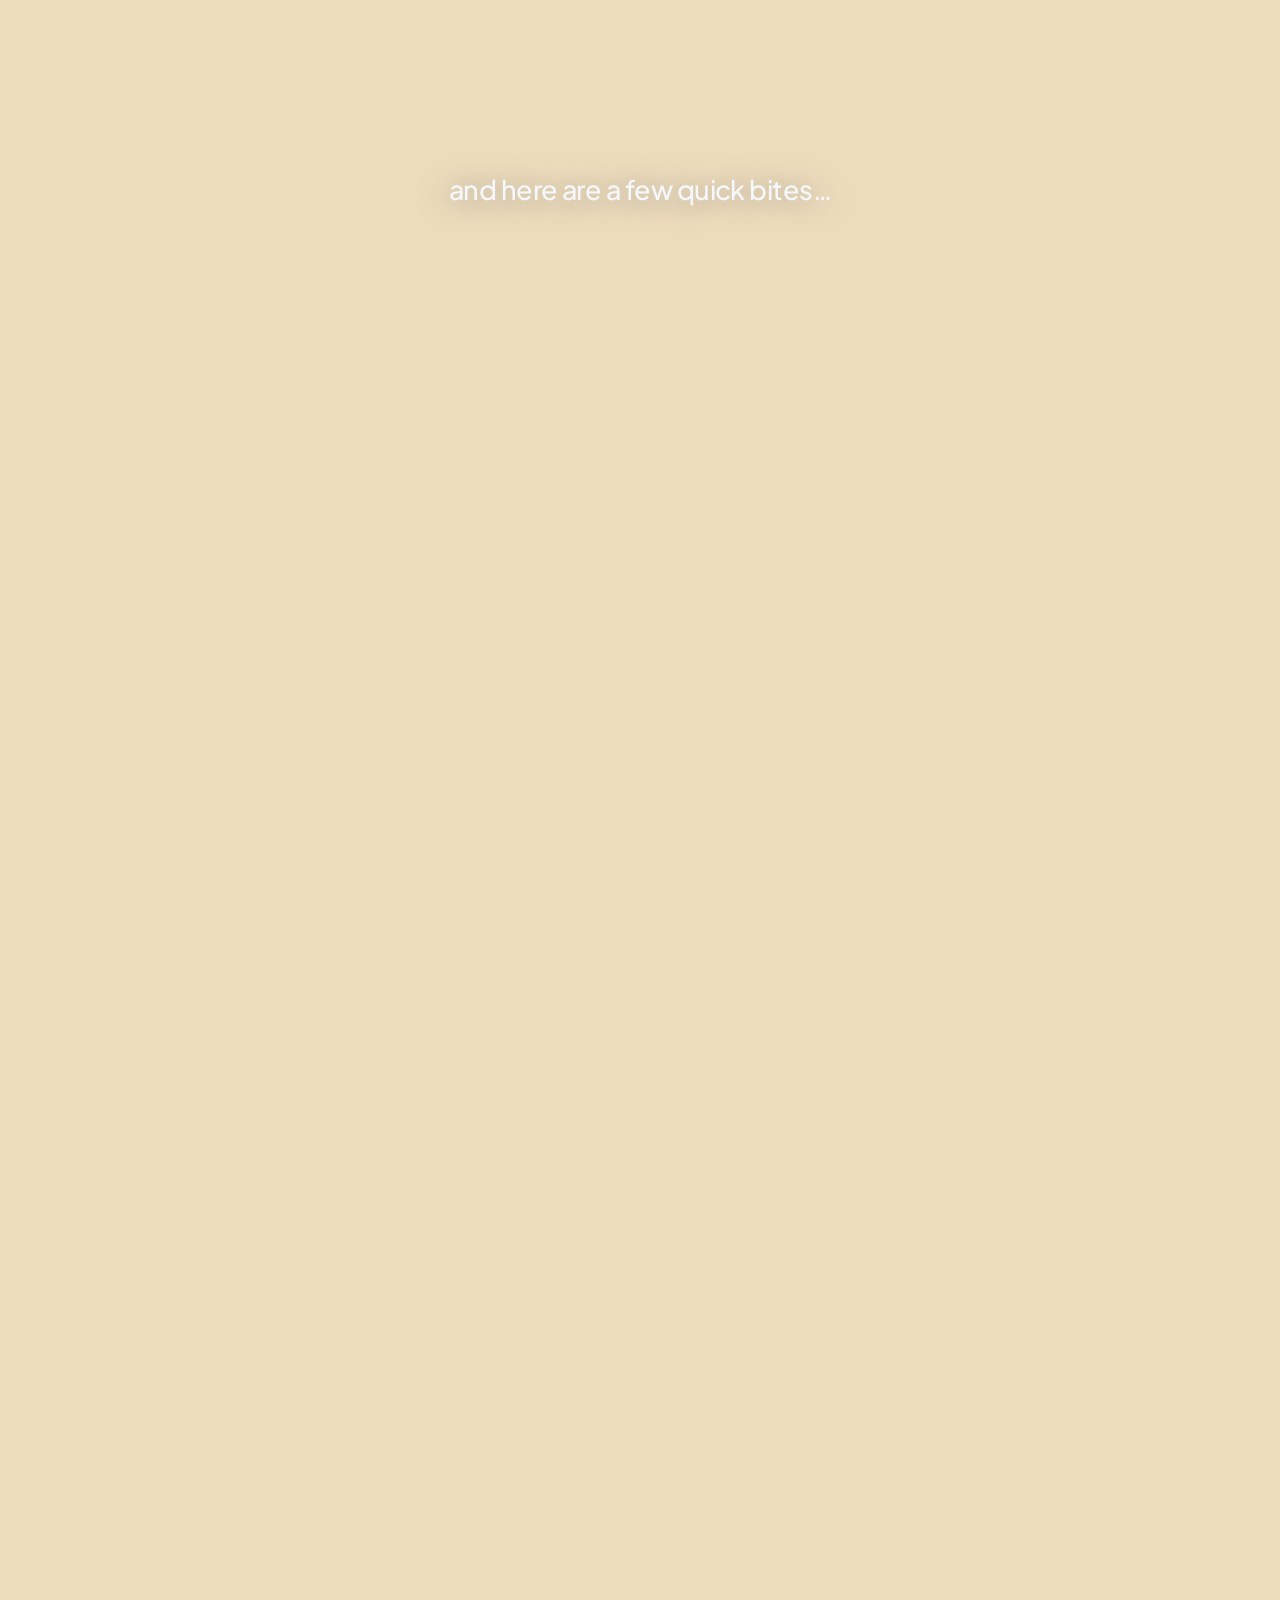
==== commit f47f1ed0: "UAE earnings case study as an in-site slide deck Project 03 now opens as an encrypted deck behind th" ====
--- a/index.html
+++ b/index.html
@@ -1770,7 +1770,7 @@
      v= is not decoration: this file is what flips a card between the in-page
      overlay and an external write-up, so a stale copy sends readers to the
      wrong place. Bump it here AND in case.html whenever the table changes. -->
-<script src="js/case-links.js?v=1"></script>
+<script src="js/case-links.js?v=2"></script>
 <script>
   (function () {
     var layer = document.getElementById('case');
@@ -1783,7 +1783,7 @@
     function open(id) {
       lastY = scrollY;
       /* v= busts stale iframe caches — bump after case.html template changes */
-      frame.src = 'case.html?id=' + id + '&embed=1&v=45';
+      frame.src = 'case.html?id=' + id + '&embed=1&v=46';
       document.documentElement.classList.add('case-open');
       layer.classList.add('on');
       layer.setAttribute('aria-hidden', 'false');
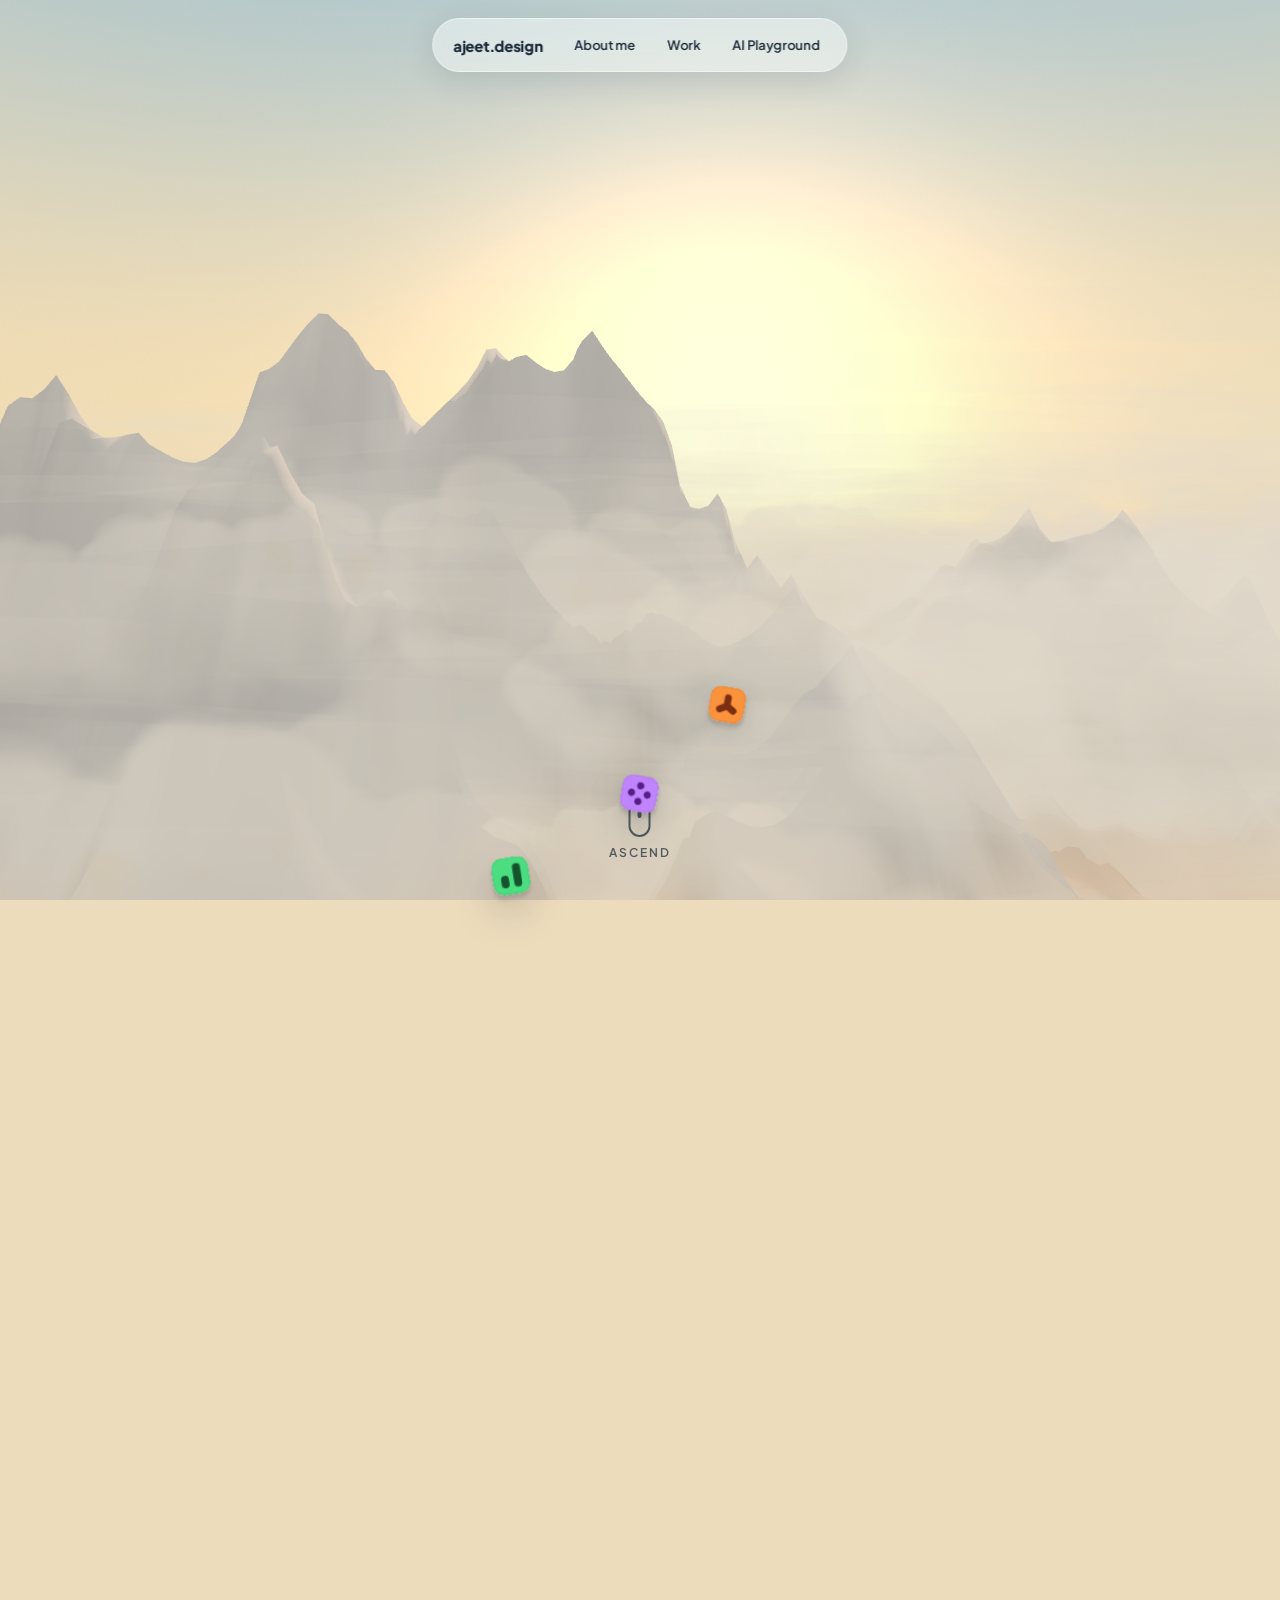
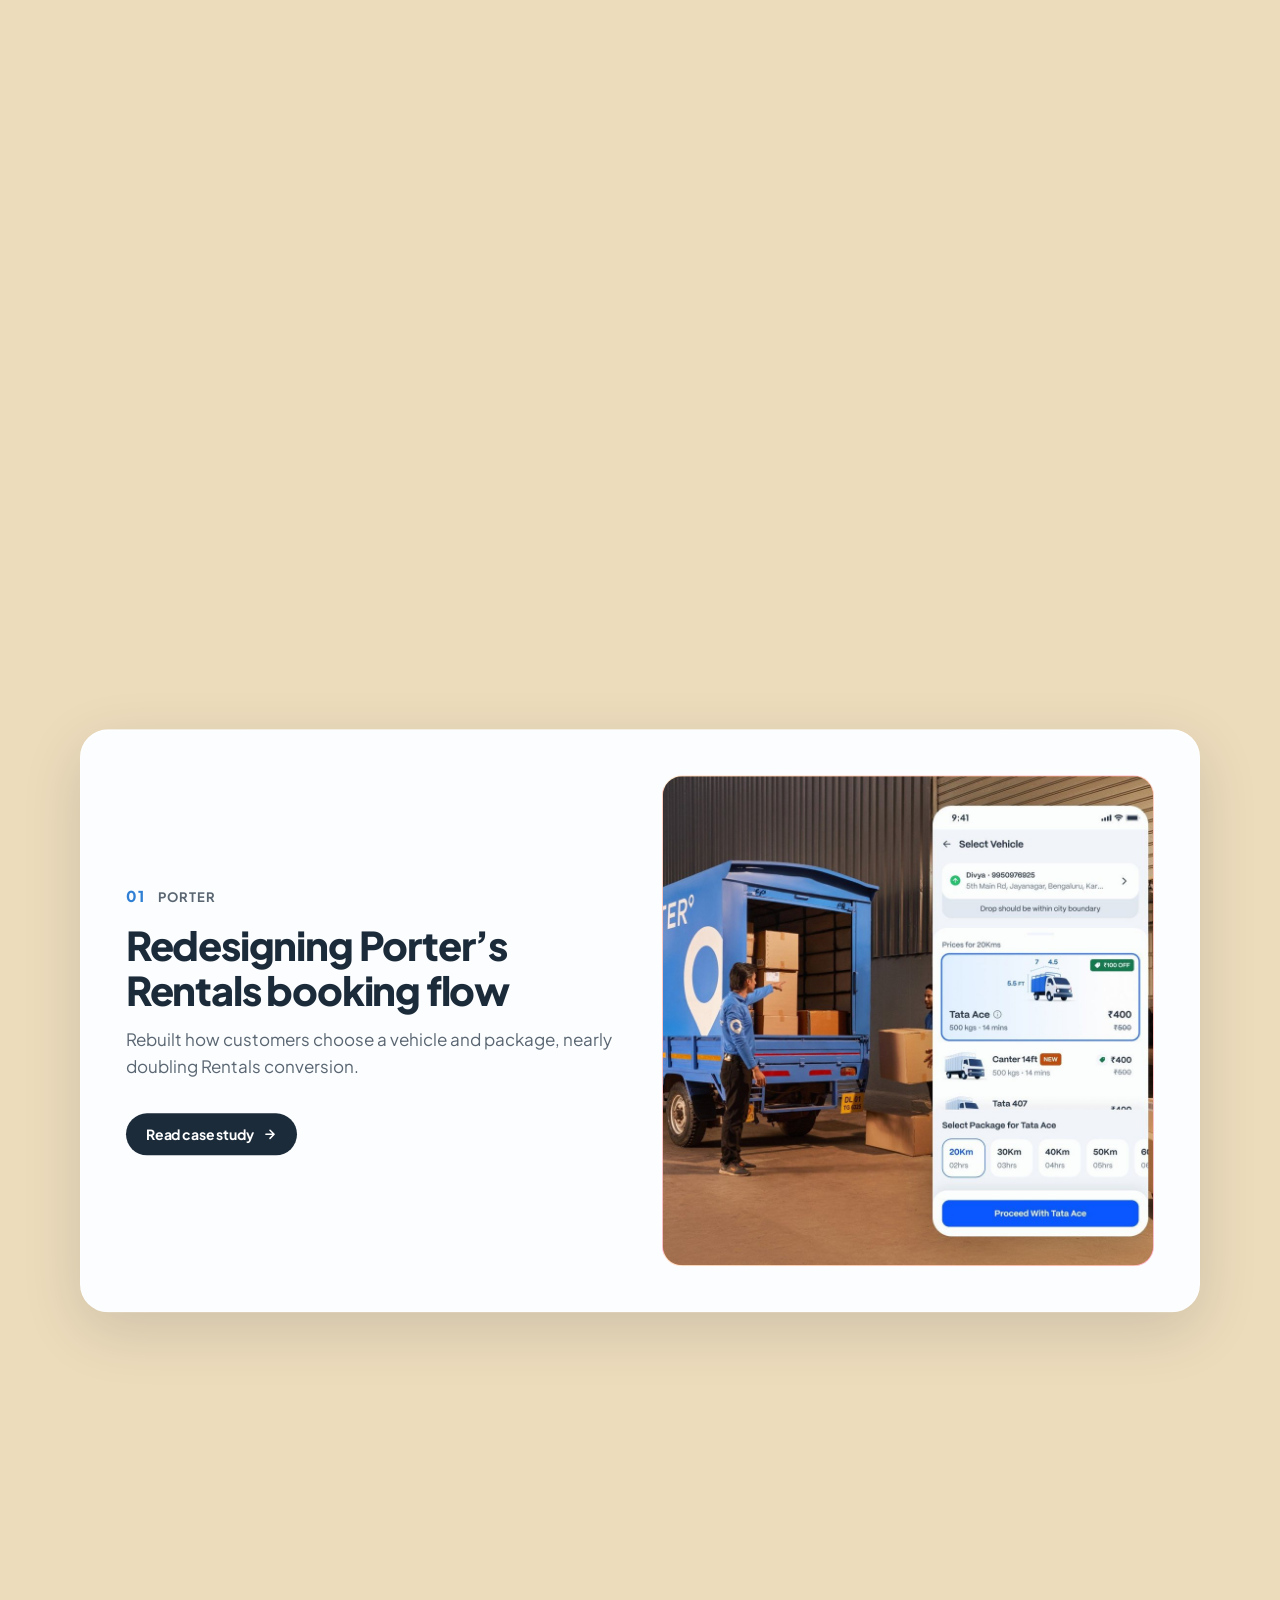
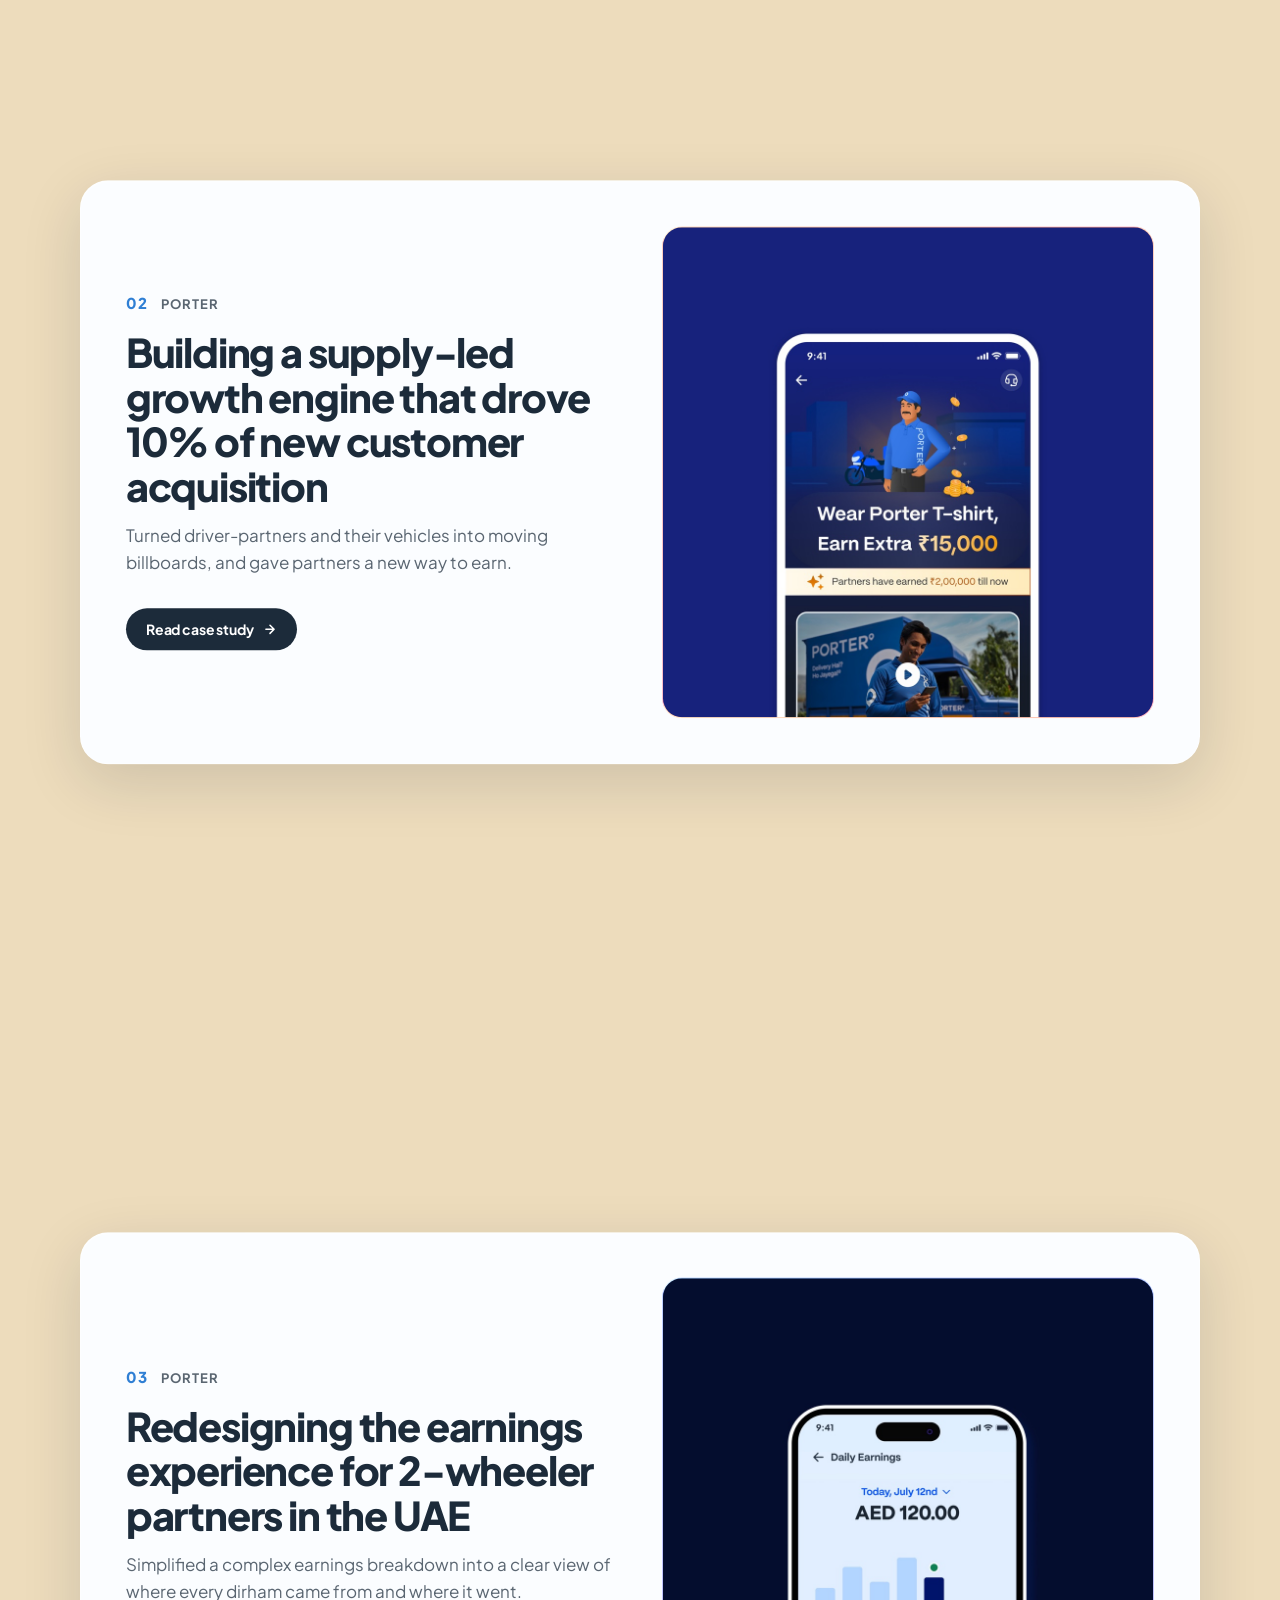
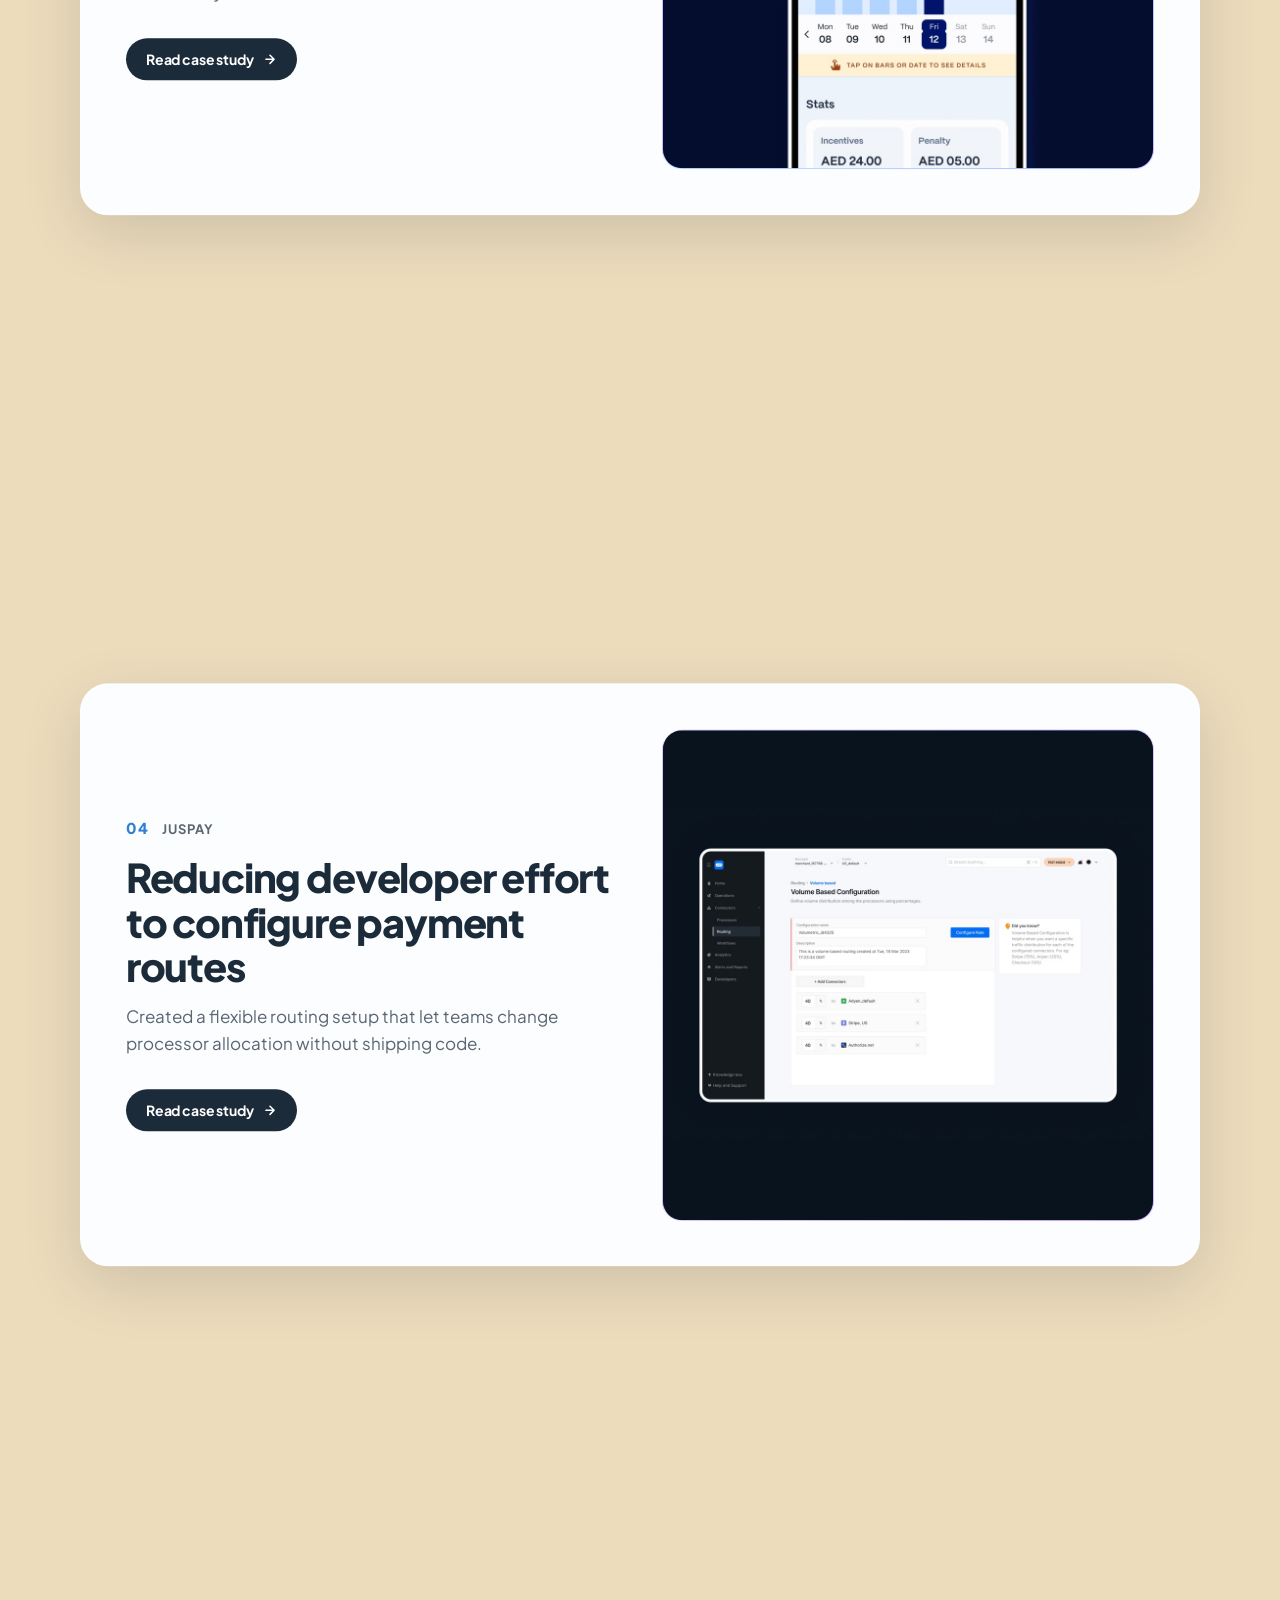
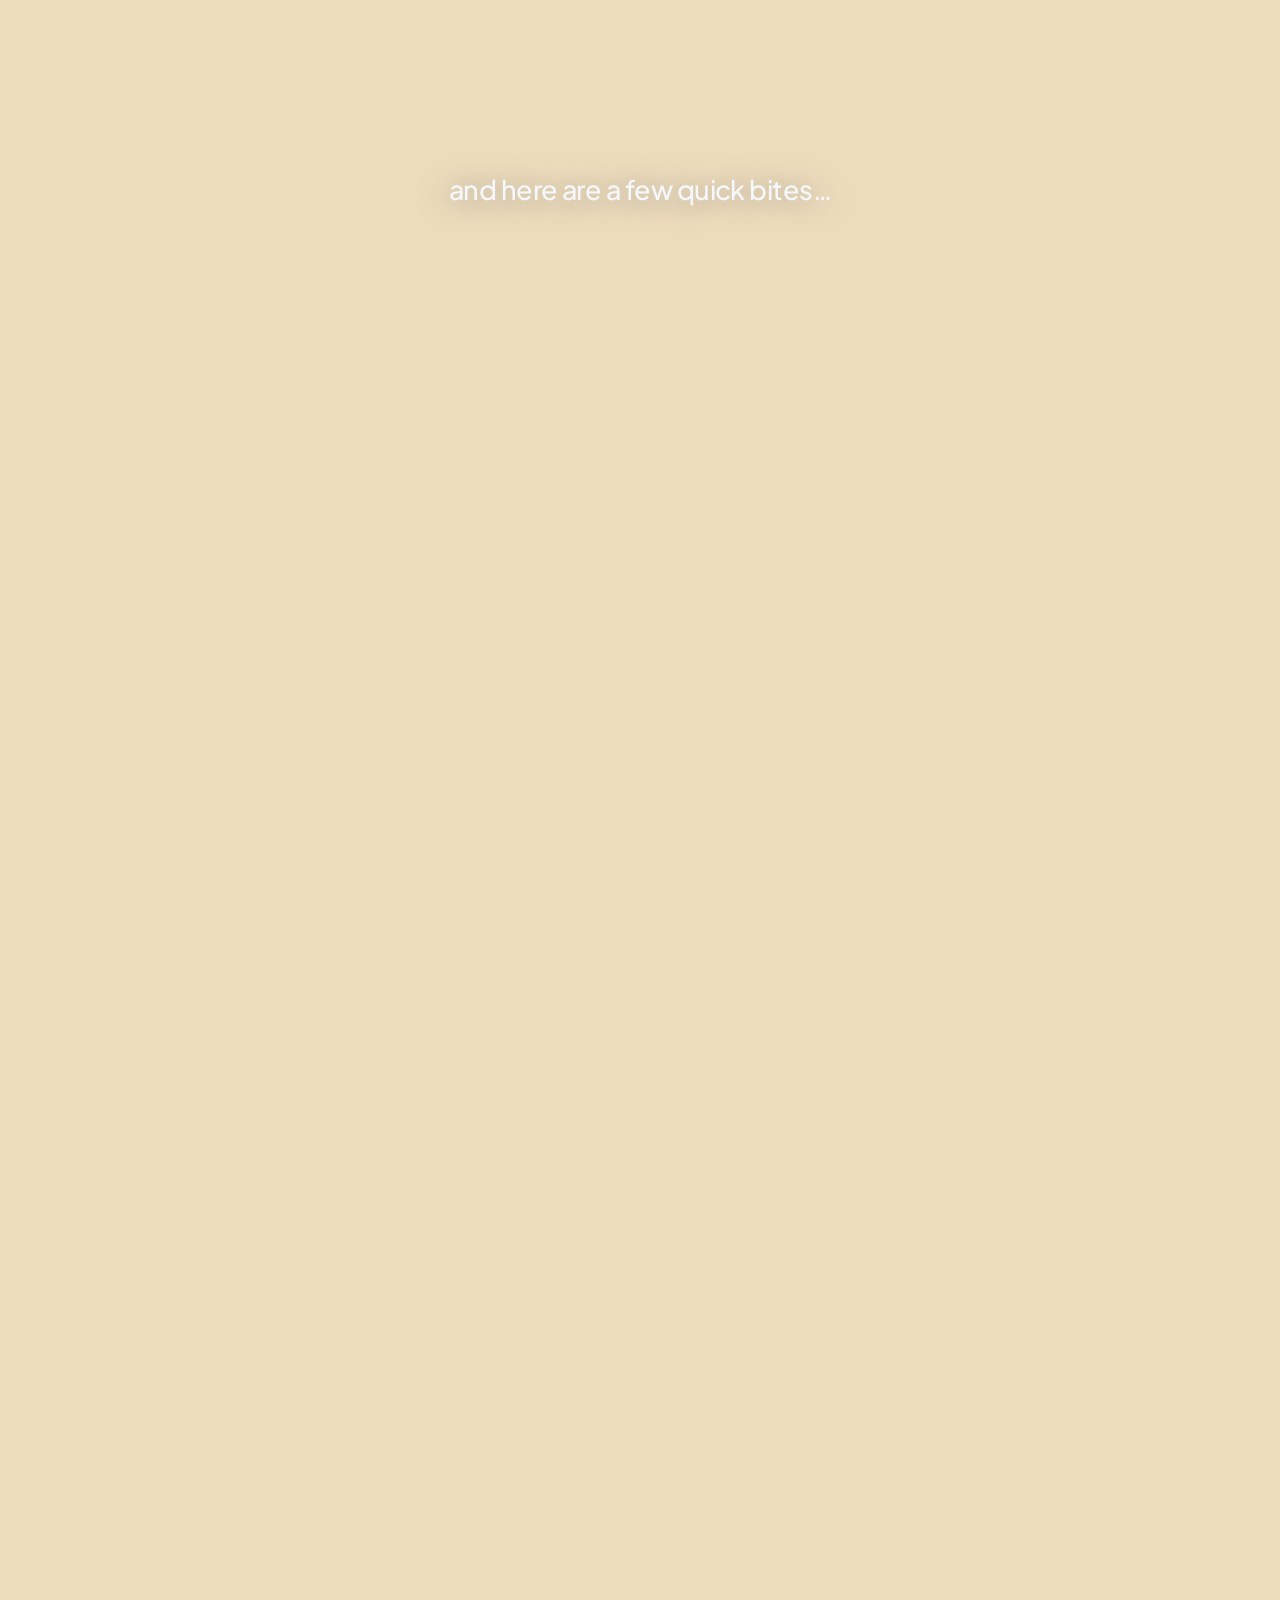
==== commit 23bf285d: "Juspay case study as an in-site slide deck; lighter deck files Project 04 now opens as an encrypted " ====
--- a/index.html
+++ b/index.html
@@ -1770,7 +1770,7 @@
      v= is not decoration: this file is what flips a card between the in-page
      overlay and an external write-up, so a stale copy sends readers to the
      wrong place. Bump it here AND in case.html whenever the table changes. -->
-<script src="js/case-links.js?v=2"></script>
+<script src="js/case-links.js?v=3"></script>
 <script>
   (function () {
     var layer = document.getElementById('case');
@@ -1783,7 +1783,7 @@
     function open(id) {
       lastY = scrollY;
       /* v= busts stale iframe caches — bump after case.html template changes */
-      frame.src = 'case.html?id=' + id + '&embed=1&v=46';
+      frame.src = 'case.html?id=' + id + '&embed=1&v=48';
       document.documentElement.classList.add('case-open');
       layer.classList.add('on');
       layer.setAttribute('aria-hidden', 'false');
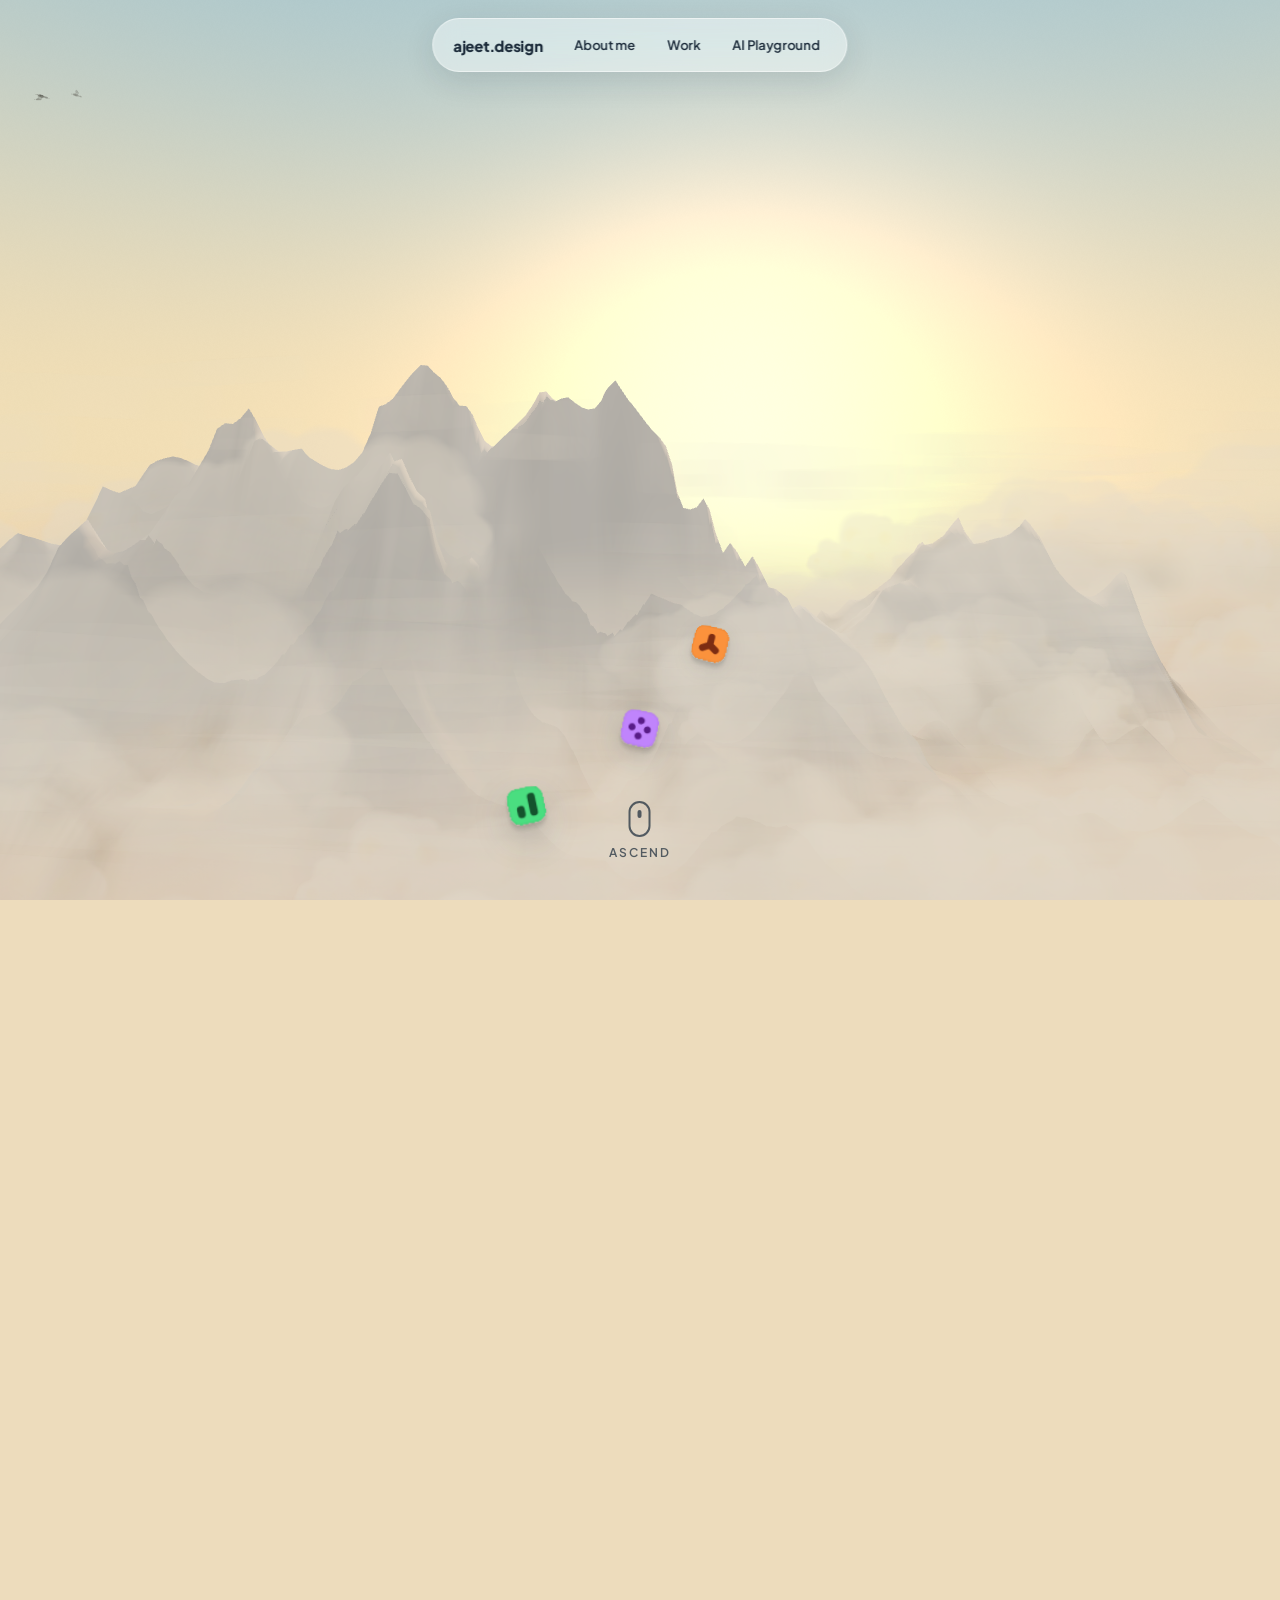
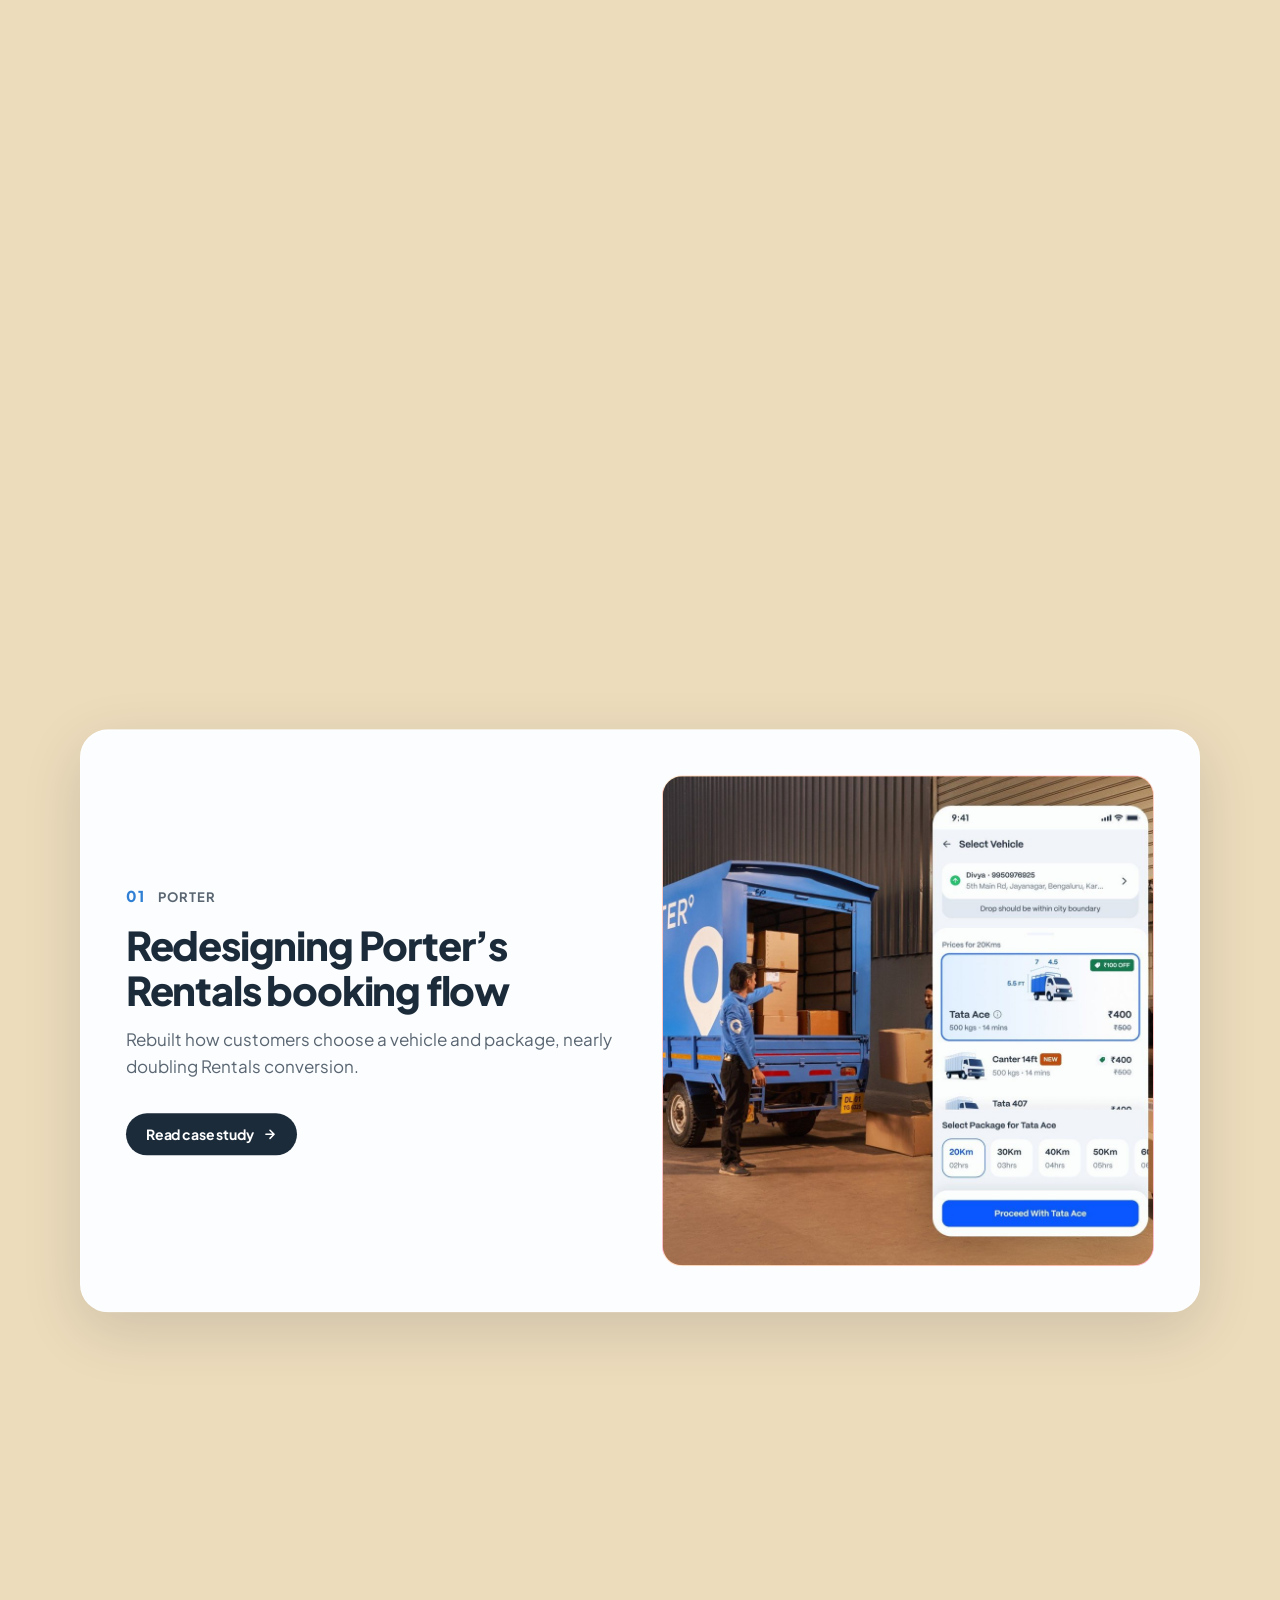
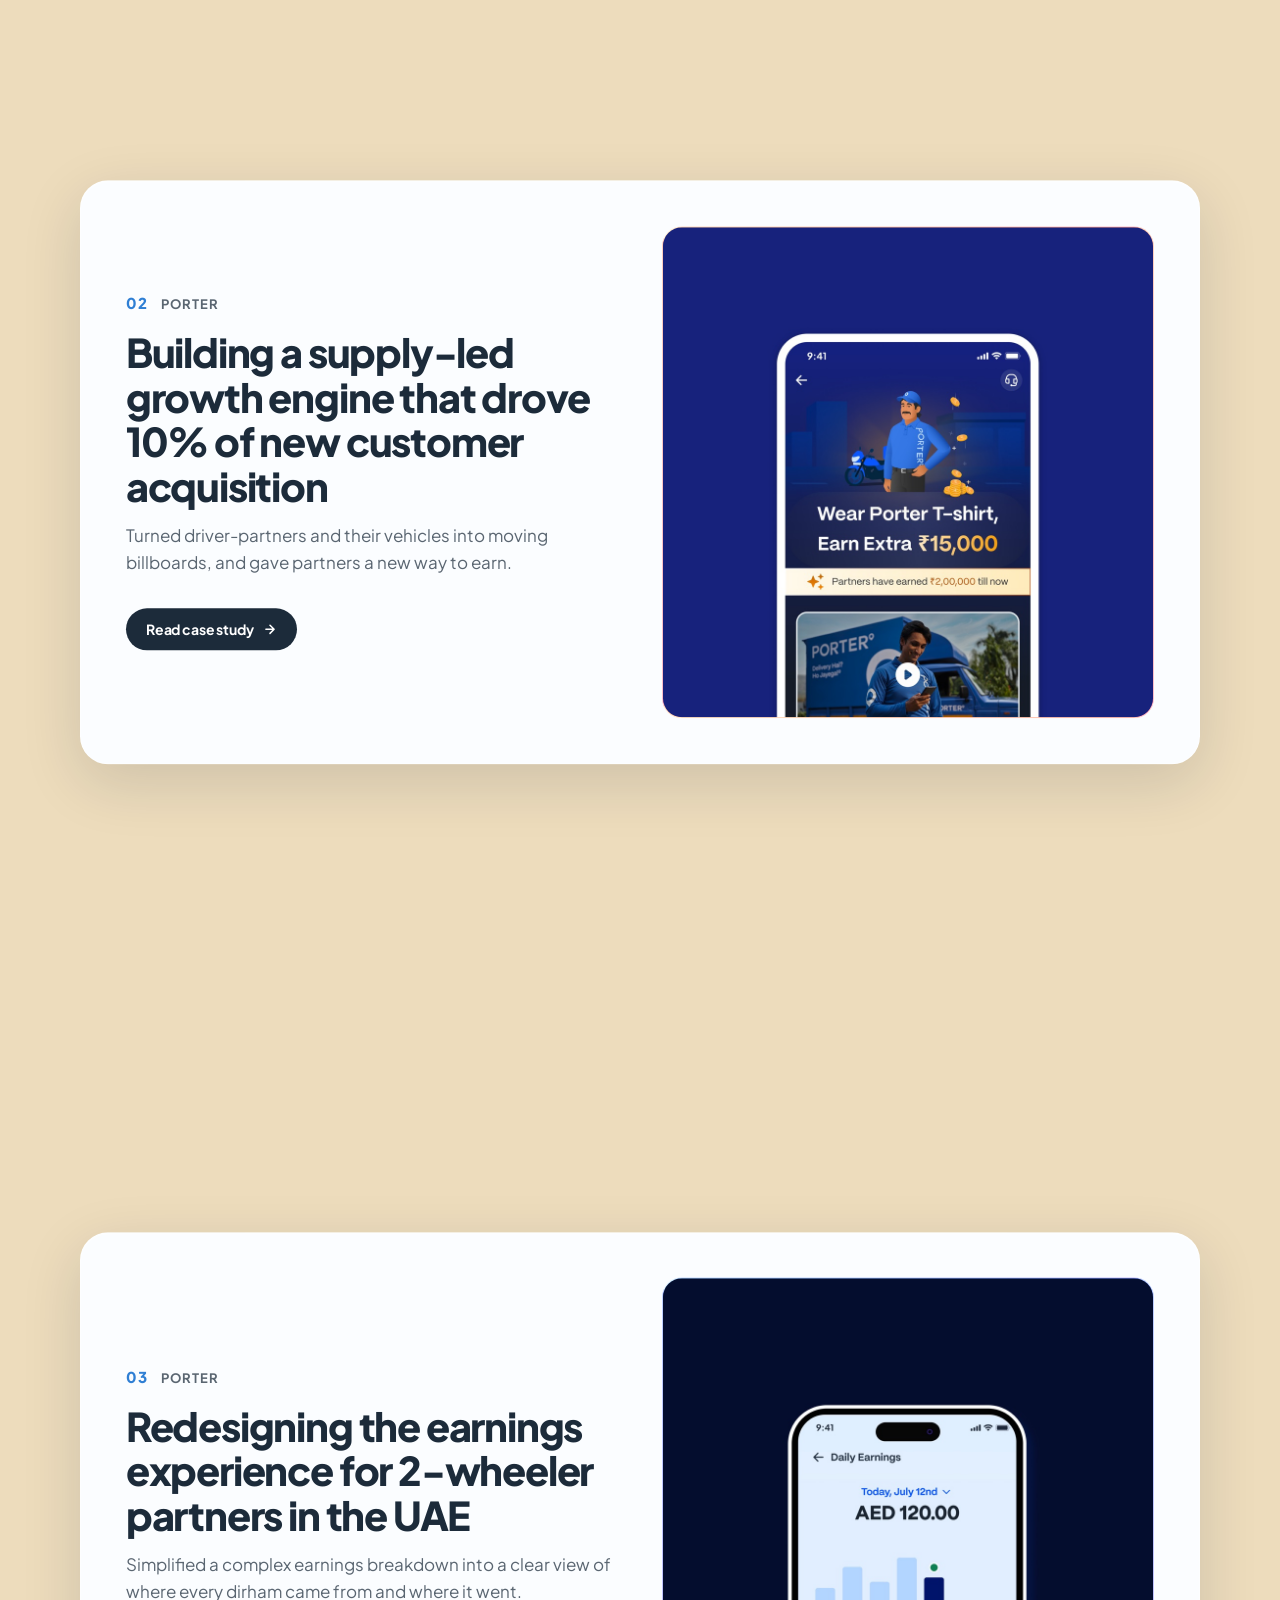
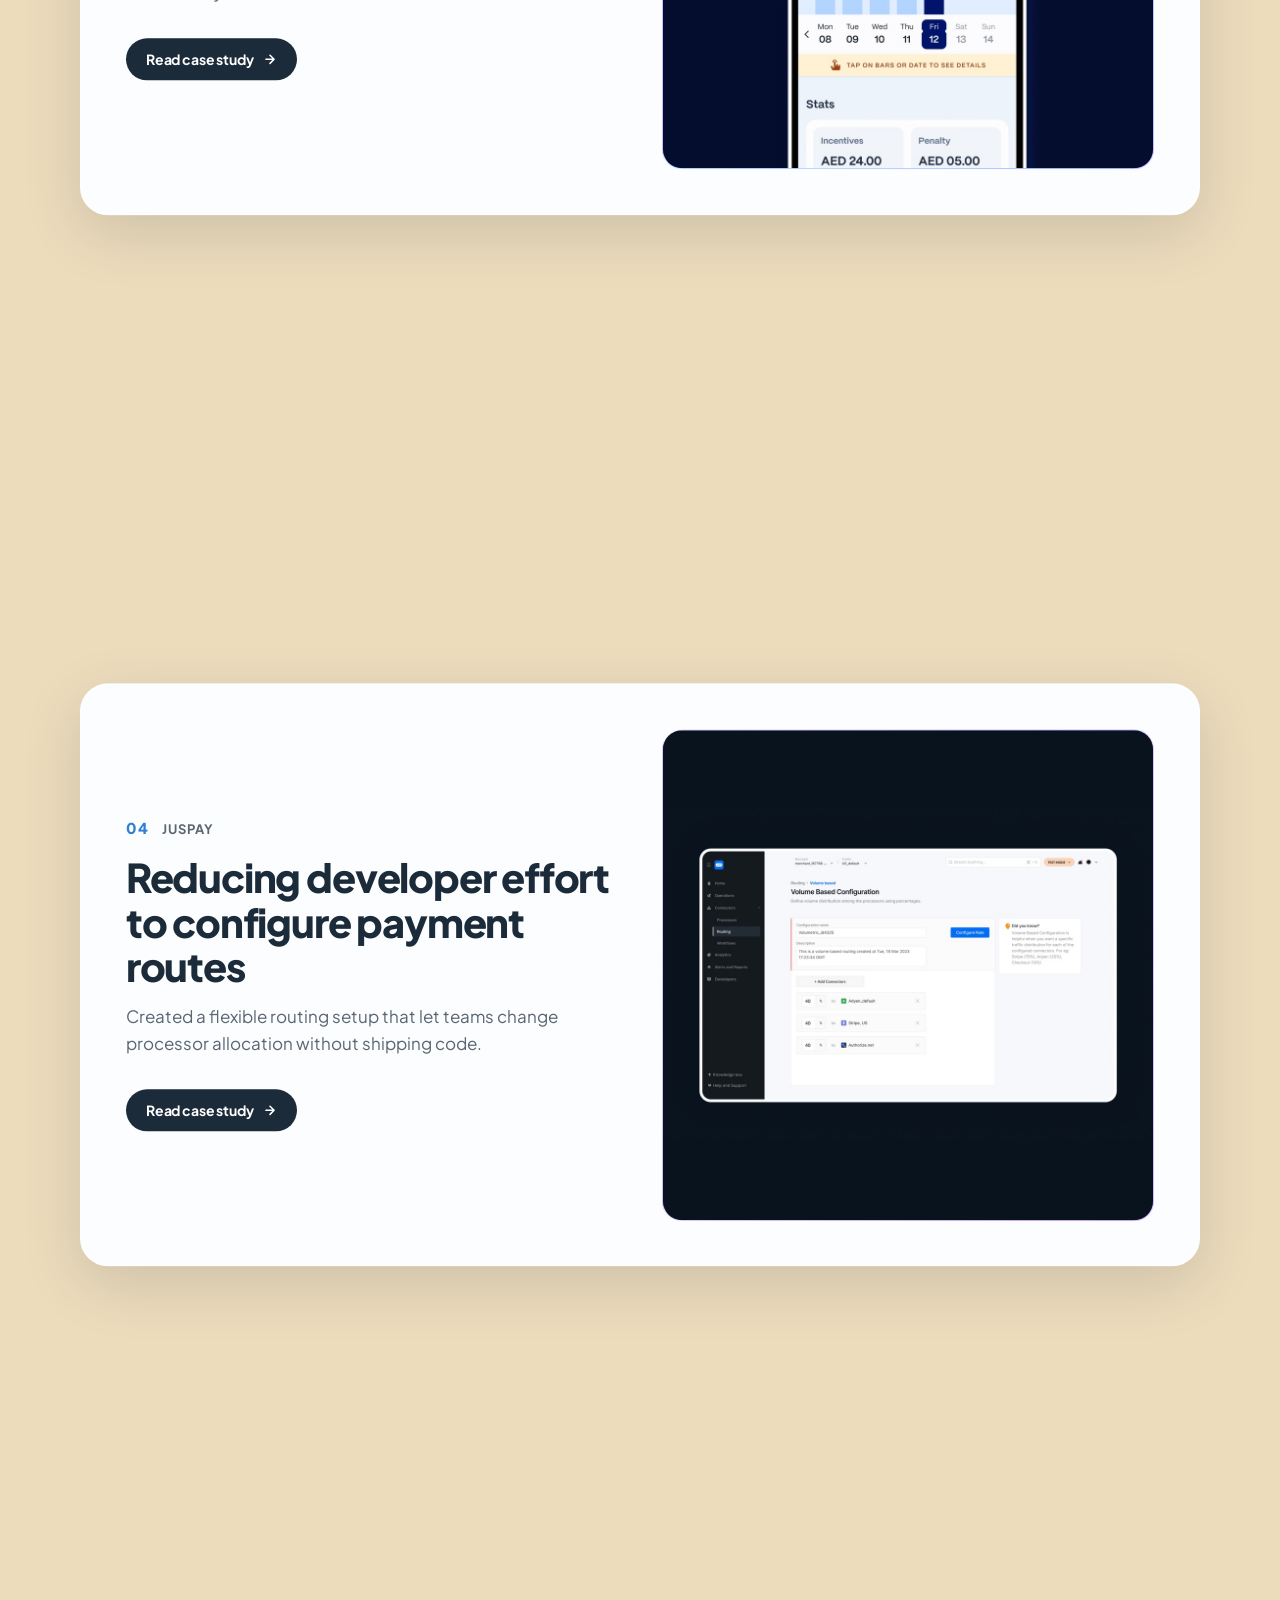
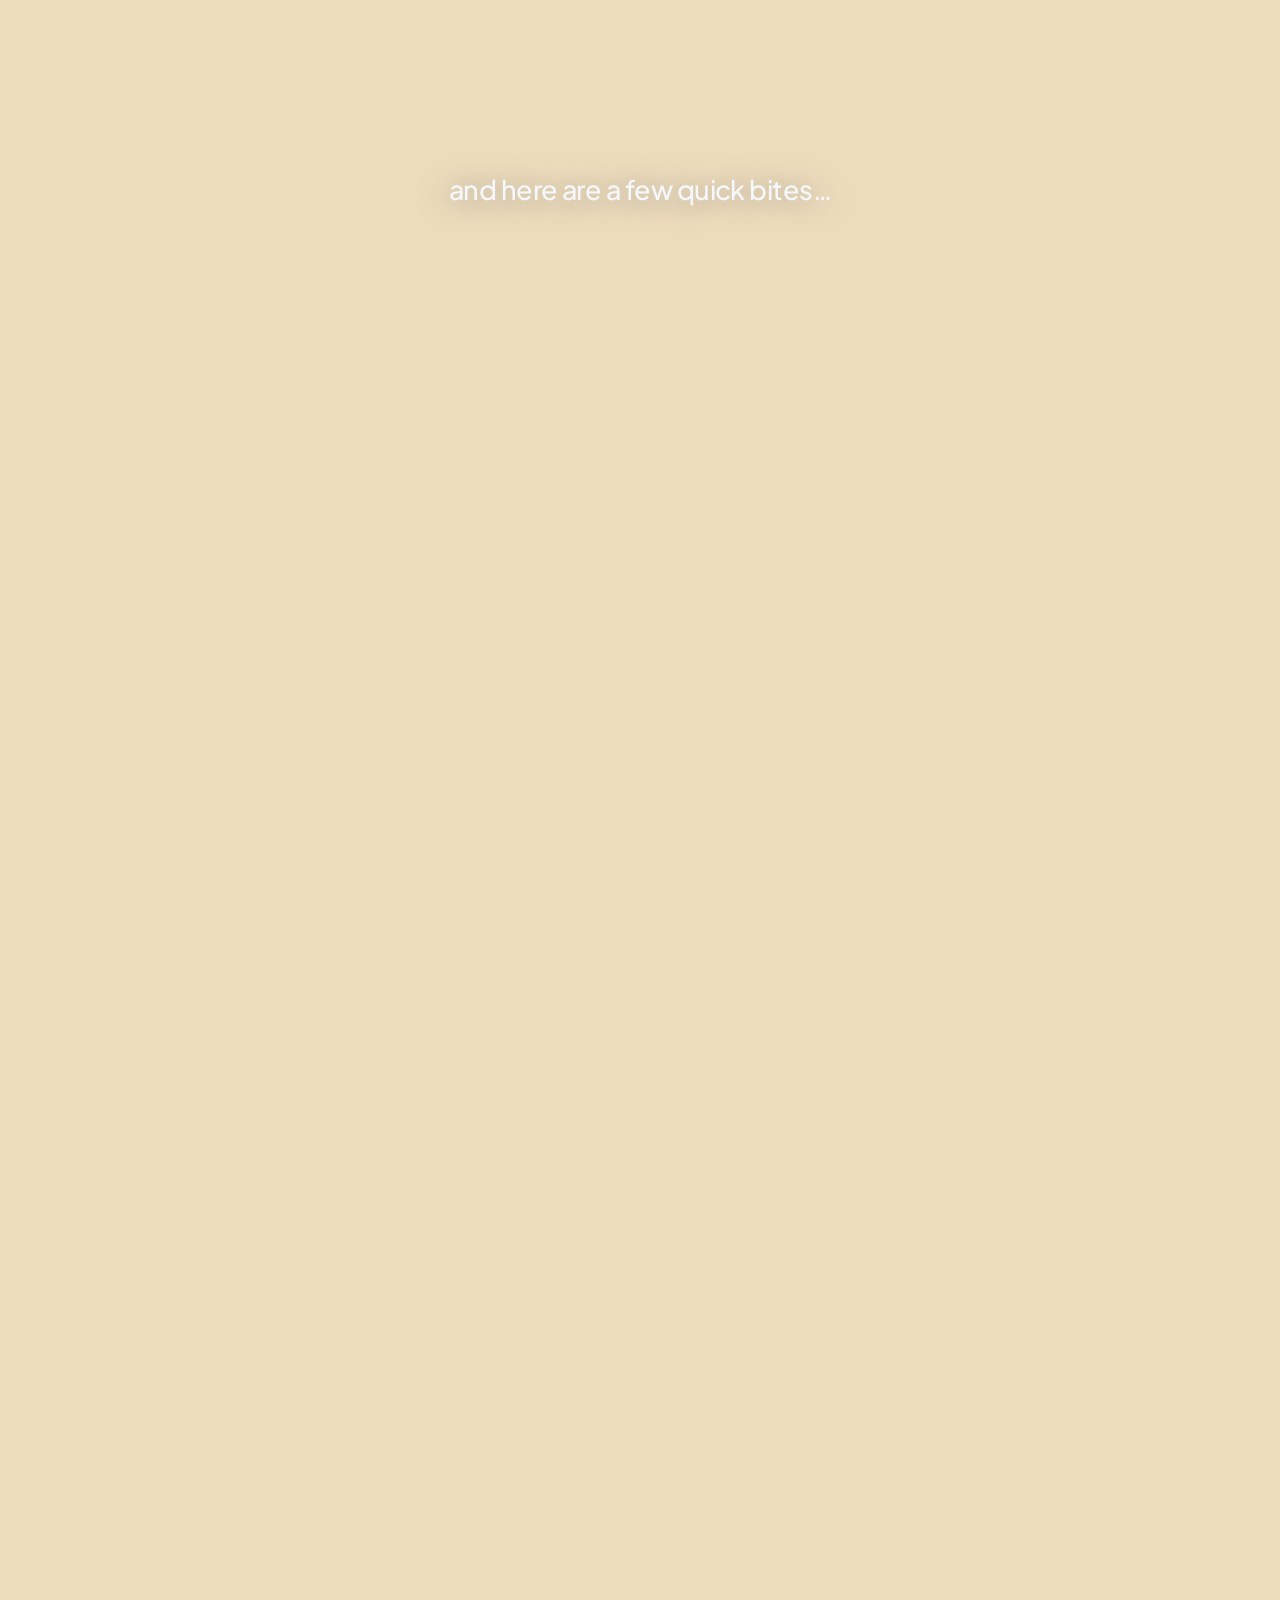
==== commit 186c769a: "Building with AI: tiles are static cards for now The detail modal only had placeholder copy, so the " ====
--- a/index.html
+++ b/index.html
@@ -791,16 +791,15 @@
   /* 4-card bento: one wide + one tall on row 1, two halves filling row 2.
      big(4) + tall(2) = 6; then sm(2) + sm(2) + tall's second row = 6. */
   .bento { display: grid; grid-template-columns: repeat(6, 1fr); gap: 16px; }
-  /* tiles are <button>s so they are focusable and keyboard-operable for free.
+  /* Tiles are static cards for now — the detail modal only had placeholder
+     copy. To bring it back: turn the four .tile <div>s back into
+     <button type="button">, set AI_DETAILS = true in the #ai-modal script,
+     and restore `cursor: pointer` plus the :hover/:active lift below.
      No `border` here — .glass-dark sets it and .tile wins on source order. */
   .tile {
     padding: 20px; display: flex; flex-direction: column; gap: 16px; overflow: hidden;
-    font: inherit; color: inherit; text-align: left; width: 100%; cursor: pointer;
-    -webkit-appearance: none; appearance: none;
-    transition: transform .35s cubic-bezier(.2,.9,.25,1), box-shadow .35s ease;
-  }
-  .tile:hover { transform: translateY(-4px); box-shadow: 0 26px 60px -24px rgba(0, 6, 20, 0.7); }
-  .tile:active { transform: translateY(-1px); }
+    font: inherit; color: inherit; text-align: left; width: 100%;
+  }
   .t-copy { display: flex; flex-direction: column; gap: 8px; }
   .tile h3 { font-size: clamp(17px, 1.7vw, 21px); font-weight: 700; letter-spacing: -0.02em; line-height: 1.25; margin: 0; color: #eef4ff; }
   .tile p { font-size: 13.5px; line-height: 1.55; color: rgba(214, 226, 248, 0.66); margin: 0; }
@@ -1356,7 +1355,7 @@
            grid leaves ragged empty columns. The reveal delays follow the same
            order, so the stagger reads down the left column then across. -->
       <div class="bento">
-        <button type="button" class="tile glass-dark tall reveal">
+        <div class="tile glass-dark tall reveal">
           <div class="t-copy">
             <h3>Velia, your days in color</h3>
             <p>A minimal mood journal that turns your days into a visual story. <strong>Built with AI</strong> &middot; <strong>100+ downloads in its first month</strong></p>
@@ -1366,10 +1365,10 @@
             <img class="t-media" src="images/ai-velia.png" alt="" loading="lazy" decoding="async"
                  width="903" height="1470">
           </div>
-        </button>
+        </div>
         <!-- Copy before vignette here because .tile.big lays out as a row, so
              source order decides which side each lands on. -->
-        <button type="button" class="tile glass-dark big reveal d1">
+        <div class="tile glass-dark big reveal d1">
           <div class="t-copy">
             <h3>Porter Atlas</h3>
             <p>A searchable library where teams can find and explore Porter’s product screens across different use cases</p>
@@ -1381,8 +1380,8 @@
               <img class="vg-search-gif" src="images/atlas-search.gif" alt="" width="257" height="62" loading="lazy">
             </div>
           </div>
-        </button>
-        <button type="button" class="tile glass-dark sm reveal d2">
+        </div>
+        <div class="tile glass-dark sm reveal d2">
           <div class="t-shot art-d" aria-hidden="true">
             <div class="vg">
               <div class="vg-panel vg-tok"><i class="vg-sw" style="background:#2f7fd4"></i><span>color.accent</span><b>#2F7FD4</b></div>
@@ -1395,10 +1394,10 @@
             <h3>Design system tokens with AI</h3>
             <p>Generate, organise, and document design tokens with AI.</p>
           </div>
-        </button>
+        </div>
         <!-- vignette before copy: .tile.sm stacks, with the copy pushed to the
              bottom so both half-cards' images line up -->
-        <button type="button" class="tile glass-dark sm reveal d3">
+        <div class="tile glass-dark sm reveal d3">
           <!-- an exported render (Three.js scene, lit and shadowed, not a
                screenshot of a real device) — kept as an asset like ai-velia.png
                rather than a live vignette, since that lighting/shadow can't be
@@ -1412,7 +1411,7 @@
             <h3>Just to see if I could</h3>
             <p>Small web experiments built with AI, mostly driven by curiosity</p>
           </div>
-        </button>
+        </div>
       </div>
     </div>
   </section>
@@ -1487,7 +1486,10 @@
     var layer = document.getElementById('ai-modal');
     var panel = layer && layer.querySelector('.aim-panel');
     var tiles = document.querySelectorAll('#s-ai .tile');
-    if (!layer || !tiles.length) return;
+    /* Off while the details are placeholder copy — the tiles render as plain
+       cards and nothing opens. See the .tile CSS for the full switch-back. */
+    var AI_DETAILS = false;
+    if (!AI_DETAILS || !layer || !tiles.length) return;
 
     var shot = document.getElementById('aim-shot');
     var title = document.getElementById('aim-title');
